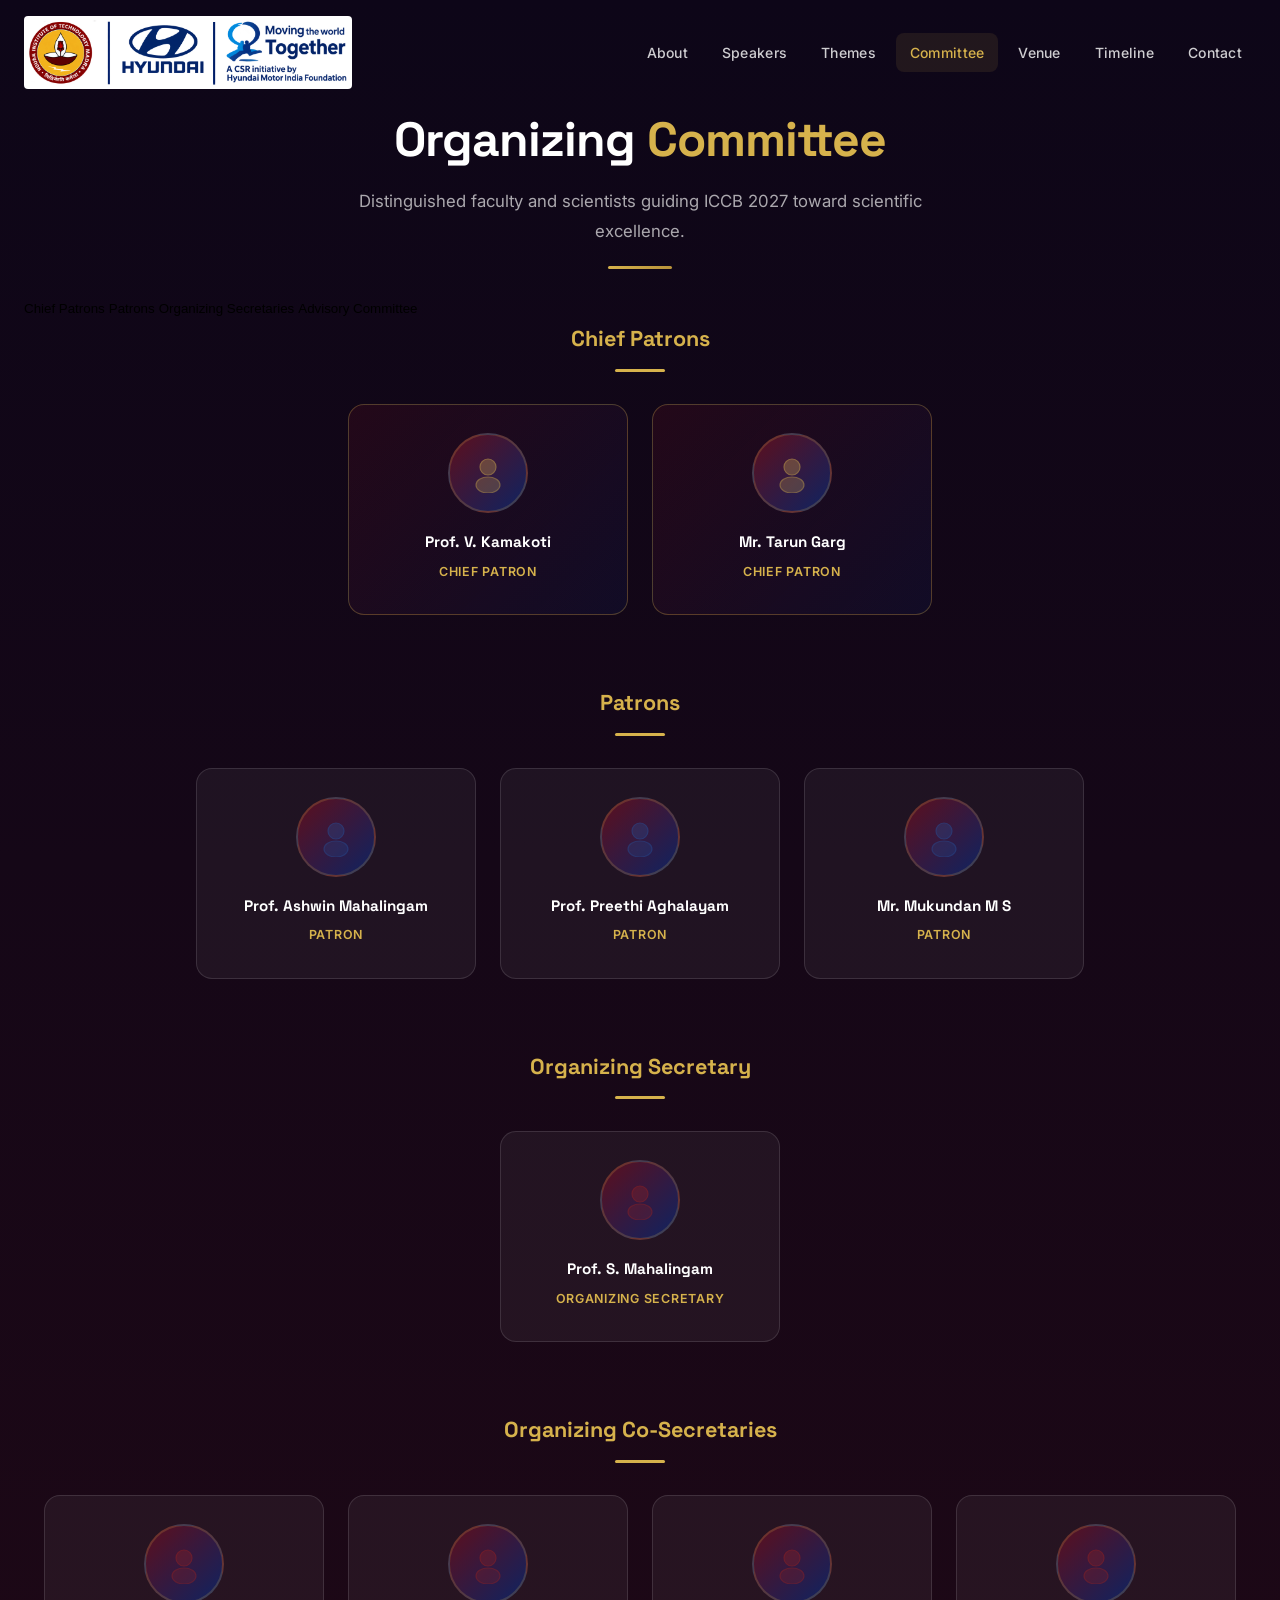
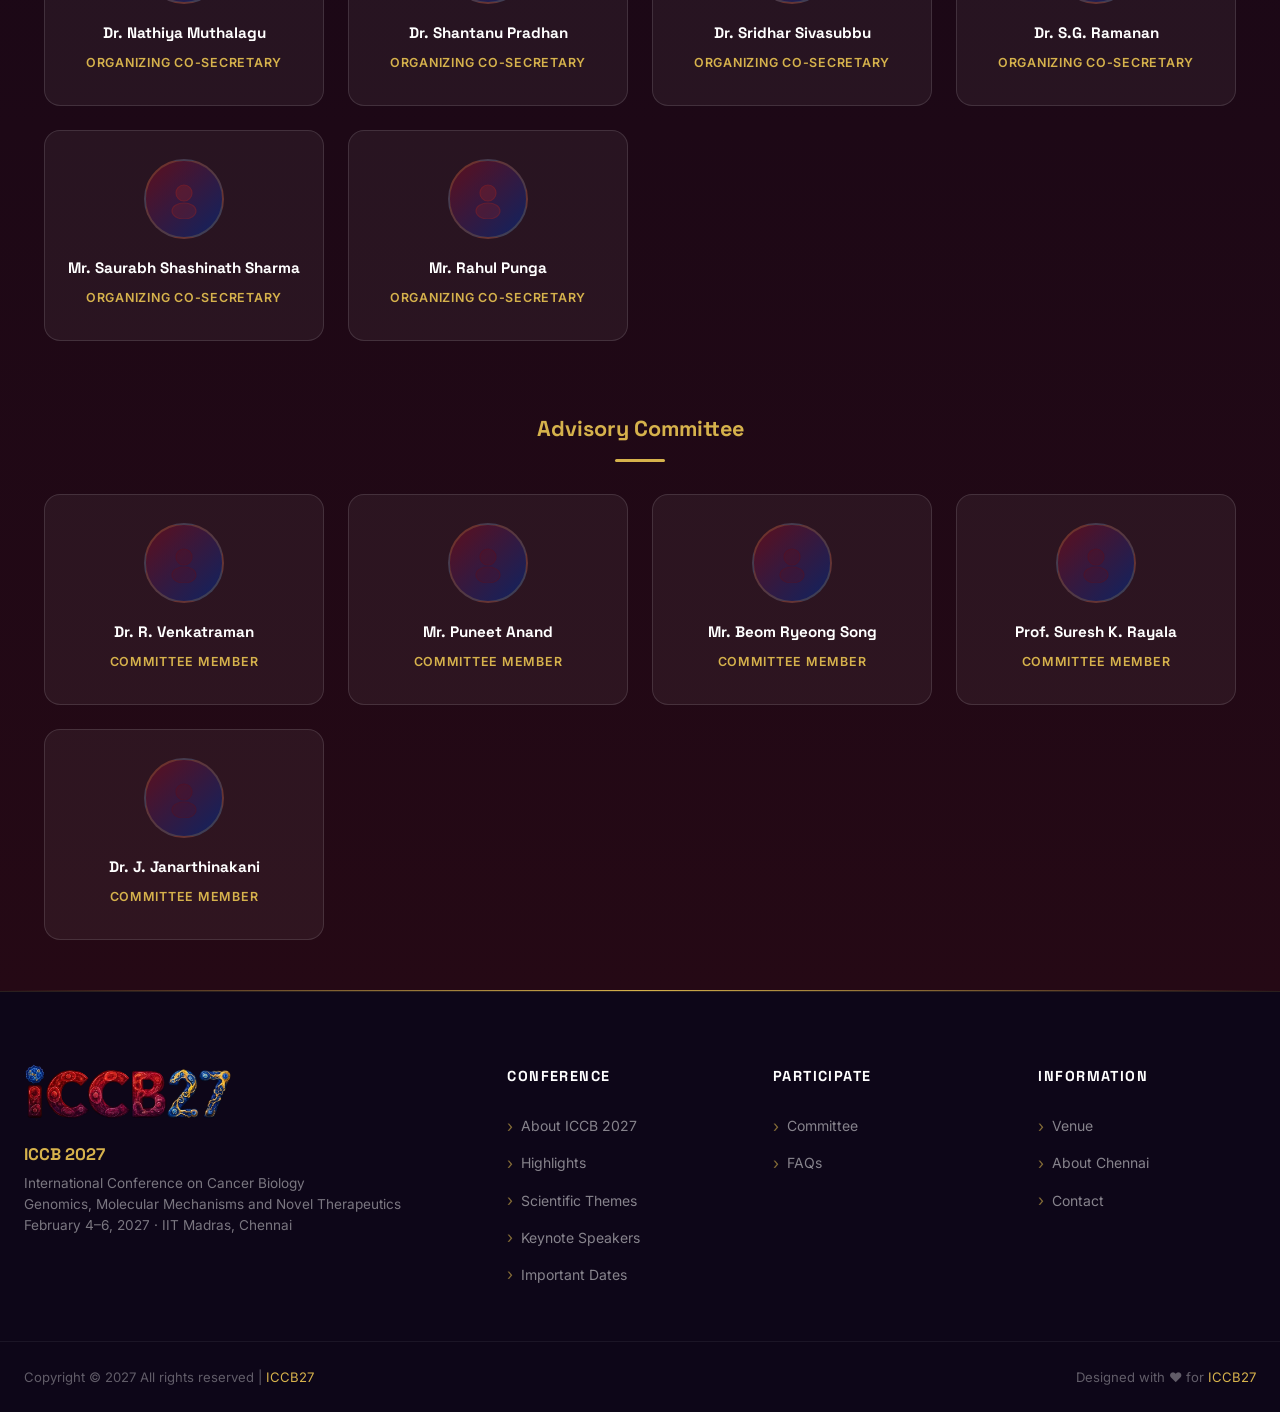
==== organizing_committee.html @ 800aaafc "Add new logo image and update navigation logo implementation across multiple pages" ====
<!doctype html>
<html lang="en">

<head>
    <meta charset="UTF-8" />
    <meta name="viewport" content="width=device-width, initial-scale=1.0" />
    <meta name="description"
        content="International Conference on Cancer Biology (ICCB 2027) — Molecular Mechanisms, Genomics & Novel Therapeutics. February 4–6, 2027 at IIT Madras, Chennai, India. Hosted by Hyundai Centre for Cancer Genomics." />
    <meta name="keywords"
        content="ICCB 2027, Cancer Biology, IIT Madras, Genomics, Cancer Conference, Precision Medicine, Oncology" />
    <meta name="author" content="Hyundai Centre for Cancer Genomics, IIT Madras" />
    <meta property="og:title" content="ICCB 2027 — International Conference on Cancer Biology" />
    <meta property="og:description"
        content="Molecular Mechanisms, Genomics & Novel Therapeutics | Feb 4–6, 2027 | IIT Madras, Chennai" />
    <meta property="og:type" content="website" />
    <meta name="theme-color" content="#250915" />

    <title>ICCB 2027 — International Conference on Cancer Biology | IIT Madras</title>

    <!-- Design System -->
    <link rel="stylesheet" href="styles.css" />

    <!-- Favicon SVG inline -->
    <link rel="icon"
        href="data:image/svg+xml,<svg xmlns='http://www.w3.org/2000/svg' viewBox='0 0 100 100'><circle cx='50' cy='50' r='45' fill='%23992221'/><text y='.9em' font-size='60' x='50%' dominant-baseline='middle' text-anchor='middle' fill='white' font-weight='bold'>iC</text></svg>" />
</head>

<body>
    <!-- ============================================================
       SCROLL PROGRESS BAR
       ============================================================ -->
    <div id="scroll-progress" aria-hidden="true"></div>

    <!-- ============================================================
       NAVIGATION
       ============================================================ -->
    <nav id="navbar" role="navigation" aria-label="Main navigation">
        <div class="nav-container">
            <!-- Logo -->
            <a href="./index.html" class="nav-logo" aria-label="ICCB 2027 Home">
                <div id="nav-logo-img"
                    style="background-color: #fff; padding: 4px; border-radius: 4px; display: flex; align-items: center; justify-content: center;">
                    <img src="assets/iccb-logo.jpg" alt="ICCB 2027 Logo" />
                </div>
                <!-- <div class="nav-logo-text">
          <span class="conf-name">ICCB 2027</span>
          <span class="conf-year">IIT Madras</span>
        </div> -->
            </a>

            <!-- Desktop Links -->
            <div class="nav-links" role="menubar">
                <a href="./index.html#about" role="menuitem">About</a>
                <a href="./speakers.html" role="menuitem">Speakers</a>
                <a href="./index.html#themes" role="menuitem">Themes</a>
                <a href="#" role="menuitem" id="active">Committee</a>
                <a href="./index.html#venue" role="menuitem">Venue</a>
                <a href="./index.html#timeline" role="menuitem">Timeline</a>
                <!-- <a href="./index.html#sponsors" role="menuitem">Sponsors</a> -->
                <a href="./index.html#contact" role="menuitem">Contact</a>
                <!-- <a href="./index.html#register" class="nav-cta" role="menuitem" id="nav-register-btn">Register Now</a> -->
            </div>

            <!-- Hamburger -->
            <button class="nav-hamburger" id="hamburger-btn" aria-label="Toggle mobile menu" aria-expanded="false">
                <span></span><span></span><span></span>
            </button>
        </div>

        <!-- Mobile Nav Overlay -->
        <div class="nav-mobile" id="mobile-nav" role="menu" aria-hidden="true">
            <a href="./index.html#about" role="menuitem">About</a>
            <a href="./index.html#highlights" role="menuitem">Highlights</a>
            <a href="#" role="menuitem">Speakers</a>
            <a href="./index.html#themes" role="menuitem">Themes</a>
            <a href="./index.html#committee" role="menuitem">Committee</a>
            <a href="./index.html#venue" role="menuitem">Venue</a>
            <a href="./index.html#timeline" role="menuitem">Timeline</a>
            <a href="./index.html#faq" role="menuitem">FAQ</a>
            <a href="./index.html#contact" role="menuitem">Contact</a>
            <a href="./index.html#register" class="mob-cta" role="menuitem">Register Now</a>
        </div>
    </nav>

    <!-- ============================================================
       ORGANIZING COMMITTEE
       ============================================================ -->
    <section id="committee" class="section" aria-label="Organizing committee">
        <div class="container">
            <div class="section-header reveal">
                <!-- <span class="section-tag">Leadership</span> -->
                <h2 class="section-title">Organizing <span class="gold">Committee</span></h2>
                <p class="section-subtitle">
                    Distinguished faculty and scientists guiding ICCB 2027 toward scientific excellence.
                </p>
                <div class="section-divider"></div>
            </div>

            <!-- Tabs -->
            <div class="committee-tabs" role="tablist">
                <button class="tab-btn active" data-tab="chief-patrons" role="tab" aria-selected="true" id="tab-chief">
                    Chief Patrons
                </button>
                <button class="tab-btn" data-tab="patrons" role="tab" aria-selected="false" id="tab-patrons">
                    Patrons
                </button>
                <button class="tab-btn" data-tab="secretaries" role="tab" aria-selected="false" id="tab-sec">
                    Organizing Secretaries
                </button>
                <button class="tab-btn" data-tab="members" role="tab" aria-selected="false" id="tab-mem">
                    Advisory Committee
                </button>
            </div>

            <!-- Chief Patrons -->
            <div class="committee-group">
                <h3 class="committee-group-title">Chief Patrons</h3>
                <div class="committee-grid">
                    <div class="committee-card chief reveal reveal-delay-1">
                        <div class="committee-avatar">
                            <svg viewBox="0 0 40 40" fill="none" xmlns="http://www.w3.org/2000/svg" aria-hidden="true">
                                <circle cx="20" cy="14" r="8" fill="rgba(214,178,76,0.5)" stroke="rgba(214,178,76,0.8)"
                                    stroke-width="1.2" />
                                <ellipse cx="20" cy="32" rx="12" ry="8" fill="rgba(214,178,76,0.4)"
                                    stroke="rgba(214,178,76,0.7)" stroke-width="1.2" />
                            </svg>
                        </div>
                        <h4 class="committee-name">Prof. V. Kamakoti</h4>
                        <p class="committee-role">Chief Patron</p>
                        <!-- <p class="committee-dept">Director, Indian Institute of Technology Madras</p>-->
                    </div>
                    <div class="committee-card chief reveal reveal-delay-2">
                        <div class="committee-avatar">
                            <svg viewBox="0 0 40 40" fill="none" xmlns="http://www.w3.org/2000/svg" aria-hidden="true">
                                <circle cx="20" cy="14" r="8" fill="rgba(214,178,76,0.5)" stroke="rgba(214,178,76,0.8)"
                                    stroke-width="1.2" />
                                <ellipse cx="20" cy="32" rx="12" ry="8" fill="rgba(214,178,76,0.4)"
                                    stroke="rgba(214,178,76,0.7)" stroke-width="1.2" />
                            </svg>
                        </div>
                        <h4 class="committee-name">Mr. Tarun Garg</h4>
                        <p class="committee-role">Chief Patron</p>
                        <!--<p class="committee-dept">Hyundai Motor India Foundation</p>-->
                    </div>
                </div>
            </div>

            <!-- Patrons -->
            <div class="committee-group">
                <h3 class="committee-group-title">Patrons</h3>
                <div class="committee-grid">
                    <div class="committee-card reveal reveal-delay-3">
                        <div class="committee-avatar">
                            <svg viewBox="0 0 40 40" fill="none" xmlns="http://www.w3.org/2000/svg" aria-hidden="true">
                                <circle cx="20" cy="14" r="8" fill="rgba(39,83,156,0.5)" stroke="rgba(39,83,156,0.8)"
                                    stroke-width="1.2" />
                                <ellipse cx="20" cy="32" rx="12" ry="8" fill="rgba(39,83,156,0.4)"
                                    stroke="rgba(39,83,156,0.7)" stroke-width="1.2" />
                            </svg>
                        </div>
                        <h4 class="committee-name">Prof. Ashwin Mahalingam</h4>
                        <p class="committee-role">Patron</p>
                        <!-- <p class="committee-dept">Head, Dept. of Biotechnology, IIT Madras</p> -->
                    </div>
                    <div class="committee-card reveal reveal-delay-1">
                        <div class="committee-avatar">
                            <svg viewBox="0 0 40 40" fill="none" xmlns="http://www.w3.org/2000/svg" aria-hidden="true">
                                <circle cx="20" cy="14" r="8" fill="rgba(39,83,156,0.5)" stroke="rgba(39,83,156,0.8)"
                                    stroke-width="1.2" />
                                <ellipse cx="20" cy="32" rx="12" ry="8" fill="rgba(39,83,156,0.4)"
                                    stroke="rgba(39,83,156,0.7)" stroke-width="1.2" />
                            </svg>
                        </div>
                        <h4 class="committee-name">Prof. Preethi Aghalayam</h4>
                        <p class="committee-role">Patron</p>
                        <!-- <p class="committee-dept">Department of Biotechnology, Govt. of India</p> -->
                    </div>
                    <div class="committee-card reveal reveal-delay-1">
                        <div class="committee-avatar">
                            <svg viewBox="0 0 40 40" fill="none" xmlns="http://www.w3.org/2000/svg" aria-hidden="true">
                                <circle cx="20" cy="14" r="8" fill="rgba(39,83,156,0.5)" stroke="rgba(39,83,156,0.8)"
                                    stroke-width="1.2" />
                                <ellipse cx="20" cy="32" rx="12" ry="8" fill="rgba(39,83,156,0.4)"
                                    stroke="rgba(39,83,156,0.7)" stroke-width="1.2" />
                            </svg>
                        </div>
                        <h4 class="committee-name">Mr. Mukundan M S</h4>
                        <p class="committee-role">Patron</p>
                        <!--<p class="committee-dept">Dean of Research, IIT Madras</p>-->
                    </div>
                </div>
            </div>

            <!-- Organizing Secretaries -->
            <div class="committee-group">
                <h3 class="committee-group-title">Organizing Secretary</h3>
                <div class="committee-grid">
                    <div class="committee-card reveal reveal-delay-1">
                        <div class="committee-avatar">
                            <svg viewBox="0 0 40 40" fill="none" xmlns="http://www.w3.org/2000/svg" aria-hidden="true">
                                <circle cx="20" cy="14" r="8" fill="rgba(153,34,33,0.5)" stroke="rgba(153,34,33,0.8)"
                                    stroke-width="1.2" />
                                <ellipse cx="20" cy="32" rx="12" ry="8" fill="rgba(153,34,33,0.4)"
                                    stroke="rgba(153,34,33,0.7)" stroke-width="1.2" />
                            </svg>
                        </div>
                        <h4 class="committee-name">Prof. S. Mahalingam</h4>
                        <p class="committee-role">Organizing Secretary</p>
                        <!-- <p class="committee-dept">Hyundai Centre for Cancer Genomics, IIT Madras</p> -->
                    </div>
                </div>
            </div>

            <!-- Organizing Co-Secretaries -->
            <div class="committee-group">
                <h3 class="committee-group-title">Organizing Co-Secretaries</h3>
                <div class="committee-grid">
                    <div class="committee-card reveal reveal-delay-2">
                        <div class="committee-avatar">
                            <svg viewBox="0 0 40 40" fill="none" xmlns="http://www.w3.org/2000/svg" aria-hidden="true">
                                <circle cx="20" cy="14" r="8" fill="rgba(153,34,33,0.5)" stroke="rgba(153,34,33,0.8)"
                                    stroke-width="1.2" />
                                <ellipse cx="20" cy="32" rx="12" ry="8" fill="rgba(153,34,33,0.4)"
                                    stroke="rgba(153,34,33,0.7)" stroke-width="1.2" />
                            </svg>
                        </div>
                        <h4 class="committee-name">Dr. Nathiya Muthalagu</h4>
                        <p class="committee-role">Organizing Co-Secretary</p>
                        <!-- <p class="committee-dept">National Cancer Tissue Biobank, IIT Madras</p> -->
                    </div>
                    <div class="committee-card reveal reveal-delay-2">
                        <div class="committee-avatar">
                            <svg viewBox="0 0 40 40" fill="none" xmlns="http://www.w3.org/2000/svg" aria-hidden="true">
                                <circle cx="20" cy="14" r="8" fill="rgba(153,34,33,0.5)" stroke="rgba(153,34,33,0.8)"
                                    stroke-width="1.2" />
                                <ellipse cx="20" cy="32" rx="12" ry="8" fill="rgba(153,34,33,0.4)"
                                    stroke="rgba(153,34,33,0.7)" stroke-width="1.2" />
                            </svg>

                        </div>
                        <h4 class="committee-name">Dr. Shantanu Pradhan</h4>
                        <p class="committee-role">Organizing Co-Secretary</p>
                        <!-- <p class="committee-dept">National Cancer Tissue Biobank, IIT Madras</p> -->
                    </div>
                    <div class="committee-card reveal reveal-delay-2">
                        <div class="committee-avatar">
                            <svg viewBox="0 0 40 40" fill="none" xmlns="http://www.w3.org/2000/svg" aria-hidden="true">
                                <circle cx="20" cy="14" r="8" fill="rgba(153,34,33,0.5)" stroke="rgba(153,34,33,0.8)"
                                    stroke-width="1.2" />
                                <ellipse cx="20" cy="32" rx="12" ry="8" fill="rgba(153,34,33,0.4)"
                                    stroke="rgba(153,34,33,0.7)" stroke-width="1.2" />
                            </svg>

                        </div>
                        <h4 class="committee-name">Dr. Sridhar Sivasubbu</h4>
                        <p class="committee-role">Organizing Co-Secretary</p>
                        <!-- <p class="committee-dept">National Cancer Tissue Biobank, IIT Madras</p> -->
                    </div>
                    <div class="committee-card reveal reveal-delay-2">
                        <div class="committee-avatar">
                            <svg viewBox="0 0 40 40" fill="none" xmlns="http://www.w3.org/2000/svg" aria-hidden="true">
                                <circle cx="20" cy="14" r="8" fill="rgba(153,34,33,0.5)" stroke="rgba(153,34,33,0.8)"
                                    stroke-width="1.2" />
                                <ellipse cx="20" cy="32" rx="12" ry="8" fill="rgba(153,34,33,0.4)"
                                    stroke="rgba(153,34,33,0.7)" stroke-width="1.2" />
                            </svg>

                        </div>
                        <h4 class="committee-name">Dr. S.G. Ramanan</h4>
                        <p class="committee-role">Organizing Co-Secretary</p>
                        <!-- <p class="committee-dept">National Cancer Tissue Biobank, IIT Madras</p> -->
                    </div>
                    <div class="committee-card reveal reveal-delay-2">
                        <div class="committee-avatar">
                            <svg viewBox="0 0 40 40" fill="none" xmlns="http://www.w3.org/2000/svg" aria-hidden="true">
                                <circle cx="20" cy="14" r="8" fill="rgba(153,34,33,0.5)" stroke="rgba(153,34,33,0.8)"
                                    stroke-width="1.2" />
                                <ellipse cx="20" cy="32" rx="12" ry="8" fill="rgba(153,34,33,0.4)"
                                    stroke="rgba(153,34,33,0.7)" stroke-width="1.2" />
                            </svg>

                        </div>
                        <h4 class="committee-name">Mr. Saurabh Shashinath Sharma</h4>
                        <p class="committee-role">Organizing Co-Secretary</p>
                        <!-- <p class="committee-dept">National Cancer Tissue Biobank, IIT Madras</p> -->
                    </div>
                    <div class="committee-card reveal reveal-delay-2">
                        <div class="committee-avatar">
                            <svg viewBox="0 0 40 40" fill="none" xmlns="http://www.w3.org/2000/svg" aria-hidden="true">
                                <circle cx="20" cy="14" r="8" fill="rgba(153,34,33,0.5)" stroke="rgba(153,34,33,0.8)"
                                    stroke-width="1.2" />
                                <ellipse cx="20" cy="32" rx="12" ry="8" fill="rgba(153,34,33,0.4)"
                                    stroke="rgba(153,34,33,0.7)" stroke-width="1.2" />
                            </svg>

                        </div>
                        <h4 class="committee-name">Mr. Rahul Punga</h4>
                        <p class="committee-role">Organizing Co-Secretary</p>
                        <!-- <p class="committee-dept">National Cancer Tissue Biobank, IIT Madras</p> -->
                    </div>
                </div>
            </div>

            <!-- Advisory Committee -->
            <div class="committee-group">
                <h3 class="committee-group-title">Advisory Committee</h3>
                <div class="committee-grid">
                    <div class="committee-card reveal reveal-delay-1">
                        <div class="committee-avatar">
                            <svg viewBox="0 0 40 40" fill="none" xmlns="http://www.w3.org/2000/svg" aria-hidden="true">
                                <circle cx="20" cy="14" r="8" fill="rgba(92,15,29,0.5)" stroke="rgba(92,15,29,0.8)"
                                    stroke-width="1.2" />
                                <ellipse cx="20" cy="32" rx="12" ry="8" fill="rgba(92,15,29,0.4)"
                                    stroke="rgba(92,15,29,0.7)" stroke-width="1.2" />
                            </svg>
                        </div>
                        <h4 class="committee-name">Dr. R. Venkatraman</h4>
                        <p class="committee-role">Committee Member</p>
                        <!-- <p class="committee-dept">Dept. of Biotechnology, IIT Madras</p> -->
                    </div>
                    <div class="committee-card reveal reveal-delay-2">
                        <div class="committee-avatar">
                            <svg viewBox="0 0 40 40" fill="none" xmlns="http://www.w3.org/2000/svg" aria-hidden="true">
                                <circle cx="20" cy="14" r="8" fill="rgba(92,15,29,0.5)" stroke="rgba(92,15,29,0.8)"
                                    stroke-width="1.2" />
                                <ellipse cx="20" cy="32" rx="12" ry="8" fill="rgba(92,15,29,0.4)"
                                    stroke="rgba(92,15,29,0.7)" stroke-width="1.2" />
                            </svg>
                        </div>
                        <h4 class="committee-name">Mr. Puneet Anand</h4>
                        <p class="committee-role">Committee Member</p>
                        <!-- <p class="committee-dept">Dept. of Biotechnology, IIT Madras</p> -->
                    </div>
                    <div class="committee-card reveal reveal-delay-2">
                        <div class="committee-avatar">
                            <svg viewBox="0 0 40 40" fill="none" xmlns="http://www.w3.org/2000/svg" aria-hidden="true">
                                <circle cx="20" cy="14" r="8" fill="rgba(92,15,29,0.5)" stroke="rgba(92,15,29,0.8)"
                                    stroke-width="1.2" />
                                <ellipse cx="20" cy="32" rx="12" ry="8" fill="rgba(92,15,29,0.4)"
                                    stroke="rgba(92,15,29,0.7)" stroke-width="1.2" />
                            </svg>
                        </div>
                        <h4 class="committee-name">Mr. Beom Ryeong Song</h4>
                        <p class="committee-role">Committee Member</p>
                        <!-- <p class="committee-dept">Dept. of Biotechnology, IIT Madras</p> -->
                    </div>
                    <div class="committee-card reveal reveal-delay-3">
                        <div class="committee-avatar">
                            <svg viewBox="0 0 40 40" fill="none" xmlns="http://www.w3.org/2000/svg" aria-hidden="true">
                                <circle cx="20" cy="14" r="8" fill="rgba(92,15,29,0.5)" stroke="rgba(92,15,29,0.8)"
                                    stroke-width="1.2" />
                                <ellipse cx="20" cy="32" rx="12" ry="8" fill="rgba(92,15,29,0.4)"
                                    stroke="rgba(92,15,29,0.7)" stroke-width="1.2" />
                            </svg>
                        </div>
                        <h4 class="committee-name">Prof. Suresh K. Rayala</h4>
                        <p class="committee-role">Committee Member</p>
                        <!-- <p class="committee-dept">Hyundai Centre for Cancer Genomics</p> -->
                    </div>
                    <div class="committee-card reveal reveal-delay-4">
                        <div class="committee-avatar">
                            <svg viewBox="0 0 40 40" fill="none" xmlns="http://www.w3.org/2000/svg" aria-hidden="true">
                                <circle cx="20" cy="14" r="8" fill="rgba(92,15,29,0.5)" stroke="rgba(92,15,29,0.8)"
                                    stroke-width="1.2" />
                                <ellipse cx="20" cy="32" rx="12" ry="8" fill="rgba(92,15,29,0.4)"
                                    stroke="rgba(92,15,29,0.7)" stroke-width="1.2" />
                            </svg>
                        </div>
                        <h4 class="committee-name">Dr. J. Janarthinakani</h4>
                        <p class="committee-role">Committee Member</p>
                        <!-- <p class="committee-dept">National Cancer Tissue Biobank</p> -->
                    </div>
                </div>
            </div>
        </div>
    </section>

    <!-- divider -->
    <div class="divider"></div>

    <!-- ============================================================
       FOOTER
       ============================================================ -->
    <footer id="footer" role="contentinfo">
        <div class="footer-top">
            <div class="container">
                <div class="footer-grid">
                    <!-- Brand -->
                    <div class="footer-brand">
                        <div class="brand-logo">
                            <img src="assets/iccb27-logo.webp"
                                alt="ICCB 2027 - International Conference on Cancer Biology" id="hero-logo-img" onerror="
                this.style.display='none';
                document.getElementById('hero-logo-svg').style.display='block';
              " />
                        </div>
                        <p class="brand-name">ICCB 2027</p>
                        <p class="brand-sub">
                            International Conference on Cancer Biology<br />
                            Genomics, Molecular Mechanisms and Novel Therapeutics<br />
                            February 4–6, 2027 · IIT Madras, Chennai
                        </p>
                        <!-- <div class="footer-social" role="list">
              <a href="#" class="social-btn" aria-label="Twitter/X" role="listitem" id="footer-twitter">𝕏</a>
              <a href="#" class="social-btn" aria-label="LinkedIn" role="listitem" id="footer-linkedin">in</a>
              <a href="#" class="social-btn" aria-label="ResearchGate" role="listitem" id="footer-rg">Rg</a>
              <a href="#" class="social-btn" aria-label="YouTube" role="listitem" id="footer-yt">▶</a>
            </div> -->
                    </div>

                    <!-- Quick Links: Conference -->
                    <div class="footer-col">
                        <h4>Conference</h4>
                        <ul>
                            <li><a href="./index.html#about">About ICCB 2027</a></li>
                            <li><a href="./index.html#highlights">Highlights</a></li>
                            <li><a href="./index.html#themes">Scientific Themes</a></li>
                            <li><a href="./speakers.html">Keynote Speakers</a></li>
                            <li><a href="./index.html#timeline">Important Dates</a></li>
                        </ul>
                    </div>

                    <!-- Quick Links: Participate -->
                    <div class="footer-col">
                        <h4>Participate</h4>
                        <ul>
                            <!-- <li><a href="./index.html#register">Register Now</a></li>
                            <li><a href="./index.html#register">Submit Abstract</a></li> -->
                            <!-- <li><a href="#sponsors">Sponsorship</a></li> -->
                            <li><a href="#">Committee</a></li>
                            <li><a href="./index.html#faq">FAQs</a></li>
                        </ul>
                    </div>

                    <!-- Quick Links: Information -->
                    <div class="footer-col">
                        <h4>Information</h4>
                        <ul>
                            <li><a href="./index.html#venue">Venue</a></li>
                            <li><a href="./index.html#chennai">About Chennai</a></li>
                            <li><a href="./index.html#contact">Contact</a></li>
                            <!-- <li><a href="#">Privacy Policy</a></li>
                            <li><a href="#">Terms of Use</a></li> -->
                        </ul>
                    </div>
                </div>
            </div>
        </div>

        <div class="footer-bottom">
            <div class="container">
                <div class="footer-bottom-inner">
                    <p>Copyright © 2027 All rights reserved | <span>ICCB27</span></p>
                    <p>Designed with ♥ for <span>ICCB27</span></p>
                </div>
            </div>
        </div>
    </footer>

    <!-- Back to Top -->
    <button id="back-to-top" aria-label="Scroll back to top" title="Back to top">↑</button>

    <!-- JavaScript -->
    <script src="script.js" defer></script>
</body>

</html>
---- styles.css ----
/* ============================================================
   ICCB 2027 — International Conference on Cancer Biology
   Premium Design System
   ============================================================ */

/* Google Fonts */
@import url("https://fonts.googleapis.com/css2?family=Space+Grotesk:wght@300;400;500;600;700&family=Inter:wght@300;400;500;600&family=Montserrat:wght@400;500;600;700;800;900&family=Poppins:wght@300;400;500;600;700;800&display=swap");

/* ============================================================
   CSS CUSTOM PROPERTIES — Design Tokens
   ============================================================ */
:root {
  /* Core Palette */
  --midnight: #250915;
  --midnight-light: #3a1226;
  --burgundy: #5c0f1d;
  --burgundy-light: #7a1828;
  --cellular-red: #992221;
  --cellular-light: #b5302f;
  --genomics-blue: #0e2361;
  --genomics-light: #1a3485;
  --molecular-blue: #27539c;
  --molecular-light: #3468bd;
  --dna-gold: #d6b24c;
  --dna-gold-light: #e8c96a;
  --dna-gold-dark: #b8923a;
  --ivory: #f8f7f5;
  --ivory-dark: #ede9e3;
  --text-dark: #222222;
  --text-mid: #444444;
  --text-light: #777777;
  --text-white: #ffffff;
  --text-muted: rgba(255, 255, 255, 0.65);

  /* Gradients */
  --grad-hero: linear-gradient(135deg, #250915 0%, #0e2361 40%, #5c0f1d 100%);
  --grad-dark: linear-gradient(180deg, #250915 0%, #1a0b20 100%);
  --grad-card: linear-gradient(135deg, rgba(37, 9, 21, 0.9) 0%, rgba(14, 35, 97, 0.85) 100%);
  --grad-gold: linear-gradient(135deg, #d6b24c 0%, #b8923a 100%);
  --grad-red: linear-gradient(135deg, #5c0f1d 0%, #992221 100%);
  --grad-blue: linear-gradient(135deg, #0e2361 0%, #27539c 100%);
  --grad-section: linear-gradient(180deg, #0d0618 0%, #250915 50%, #0e2361 100%);

  /* Glassmorphism */
  --glass-bg: rgba(255, 255, 255, 0.05);
  --glass-border: rgba(255, 255, 255, 0.12);
  --glass-bg-dark: rgba(37, 9, 21, 0.6);
  --glass-bg-blue: rgba(14, 35, 97, 0.4);

  /* Shadows */
  --shadow-sm: 0 2px 12px rgba(0, 0, 0, 0.3);
  --shadow-md: 0 8px 32px rgba(0, 0, 0, 0.4);
  --shadow-lg: 0 20px 60px rgba(0, 0, 0, 0.5);
  --shadow-gold: 0 8px 32px rgba(214, 178, 76, 0.25);
  --shadow-red: 0 8px 32px rgba(153, 34, 33, 0.35);
  --shadow-blue: 0 8px 32px rgba(14, 35, 97, 0.45);
  --glow-gold: 0 0 30px rgba(214, 178, 76, 0.4), 0 0 60px rgba(214, 178, 76, 0.2);
  --glow-red: 0 0 30px rgba(153, 34, 33, 0.5), 0 0 60px rgba(92, 15, 29, 0.3);
  --glow-blue: 0 0 30px rgba(39, 83, 156, 0.5), 0 0 60px rgba(14, 35, 97, 0.3);

  /* Typography */
  --font-heading: "Space Grotesk", "Poppins", sans-serif;
  --font-body: "Inter", sans-serif;
  --font-numbers: "Montserrat", sans-serif;

  /* Spacing */
  --section-pad: 50px;
  --section-pad-sm: 60px;
  --container-max: 1320px;
  --border-radius: 16px;
  --border-radius-sm: 8px;
  --border-radius-lg: 24px;

  /* Transitions */
  --transition-fast: 0.2s cubic-bezier(0.4, 0, 0.2, 1);
  --transition-med: 0.4s cubic-bezier(0.4, 0, 0.2, 1);
  --transition-slow: 0.6s cubic-bezier(0.4, 0, 0.2, 1);
}

/* ============================================================
   RESET & BASE
   ============================================================ */
*,
*::before,
*::after {
  box-sizing: border-box;
  margin: 0;
  padding: 0;
}

html {
  scroll-behavior: smooth;
  font-size: 16px;
  -webkit-font-smoothing: antialiased;
  -moz-osx-font-smoothing: grayscale;
}

body {
  font-family: var(--font-body);
  color: var(--text-white);
  background: var(--midnight);
  overflow-x: hidden;
  line-height: 1.7;
}

img {
  max-width: 100%;
  height: auto;
  display: block;
}

a {
  text-decoration: none;
  color: inherit;
}

ul {
  list-style: none;
}

button {
  cursor: pointer;
  border: none;
  background: none;
}

/* Custom Scrollbar */
::-webkit-scrollbar {
  width: 6px;
}

::-webkit-scrollbar-track {
  background: var(--midnight);
}

::-webkit-scrollbar-thumb {
  background: var(--dna-gold);
  border-radius: 3px;
}

::-webkit-scrollbar-thumb:hover {
  background: var(--dna-gold-light);
}

/* ============================================================
   SCROLL PROGRESS BAR
   ============================================================ */
#scroll-progress {
  position: fixed;
  top: 85px;
  left: 0;
  height: 3px;
  background: linear-gradient(90deg, var(--dna-gold), var(--cellular-red), var(--molecular-blue));
  z-index: 10000;
  width: 0%;
  transition: width 0.1s linear;
}

/* ============================================================
   NAVIGATION
   ============================================================ */
#navbar {
  position: fixed;
  top: 0;
  left: 0;
  right: 0;
  z-index: 1000;
  padding: 16px 0;
  transition: all var(--transition-med);
}

#navbar.scrolled {
  background: rgba(20, 5, 15, 0.92);
  backdrop-filter: blur(20px);
  -webkit-backdrop-filter: blur(20px);
  border-bottom: 1px solid rgba(214, 178, 76, 0.2);
  padding: 10px 0;
  box-shadow: 0 4px 30px rgba(0, 0, 0, 0.5);
}

.nav-container {
  max-width: var(--container-max);
  margin: 0 auto;
  padding: 0 24px;
  display: flex;
  align-items: center;
  justify-content: space-between;
  gap: 24px;
}

.nav-logo {
  display: flex;
  align-items: center;
  gap: 14px;
  flex-shrink: 0;
}

.nav-logo img {
  height: 65px;
  width: auto;
  object-fit: contain;
  /* filter: drop-shadow(0 0 24px rgba(214,178,76,0.4)); */
  transition: transform var(--transition-fast);
}

/* .nav-logo img:hover {
  transform: scale(1.05);
} */

.nav-logo-text {
  display: flex;
  flex-direction: column;
  line-height: 1.2;
}

.nav-logo-text .conf-name {
  font-family: var(--font-heading);
  font-weight: 700;
  font-size: 2rem;
  color: var(--dna-gold);
  letter-spacing: 0.08em;
  text-transform: uppercase;
}

.nav-logo-text .conf-year {
  font-family: var(--font-numbers);
  font-weight: 800;
  font-size: 1.25rem;
  color: var(--text-white);
  letter-spacing: 0.05em;
}

.nav-links {
  display: flex;
  align-items: center;
  gap: 6px;
}

.nav-links a {
  font-family: var(--font-body);
  font-weight: 500;
  font-size: 0.875rem;
  color: rgba(255, 255, 255, 0.8);
  padding: 8px 14px;
  border-radius: var(--border-radius-sm);
  transition: all var(--transition-fast);
  letter-spacing: 0.02em;
  white-space: nowrap;
}

.nav-links a:hover,
.nav-links a.active,
.nav-links a#active {
  color: var(--dna-gold);
  background: rgba(214, 178, 76, 0.1);
}

.nav-cta {
  background: linear-gradient(135deg, var(--dna-gold), var(--dna-gold-dark)) !important;
  color: var(--midnight) !important;
  font-weight: 700 !important;
  padding: 10px 22px !important;
  border-radius: 50px !important;
  box-shadow: var(--shadow-gold);
  transition: all var(--transition-fast) !important;
}

.nav-cta:hover {
  transform: translateY(-2px);
  box-shadow: var(--glow-gold) !important;
  background: rgba(214, 178, 76, 0.1) !important;
  color: var(--dna-gold) !important;
}

.nav-hamburger {
  display: none;
  flex-direction: column;
  gap: 5px;
  padding: 8px;
  border-radius: var(--border-radius-sm);
  transition: background var(--transition-fast);
}

.nav-hamburger:hover {
  background: var(--glass-bg);
}

.nav-hamburger span {
  display: block;
  width: 24px;
  height: 2px;
  background: var(--text-white);
  border-radius: 2px;
  transition: all var(--transition-med);
}

.nav-hamburger.active span:nth-child(1) {
  transform: translateY(7px) rotate(45deg);
}

.nav-hamburger.active span:nth-child(2) {
  opacity: 0;
  transform: scaleX(0);
}

.nav-hamburger.active span:nth-child(3) {
  transform: translateY(-7px) rotate(-45deg);
}

/* ============================================================
   MOBILE NAVIGATION
   ============================================================ */

.nav-mobile {
  display: none;
  position: fixed;
  top: 86px;
  left: 0;
  right: 0;
  bottom: 0;
  background: rgba(20, 5, 15, 0.97);
  backdrop-filter: blur(20px);
  z-index: 999;
  flex-direction: column;
  align-items: center;
  justify-content: flex-start;
  /* Better spacing for mobile */
  padding: 25px 20px 30px;
  /* Allow scrolling on smaller phones */
  overflow-y: auto;
  -webkit-overflow-scrolling: touch;
}

.nav-mobile.open {
  display: flex;
}

/* ------------------------------------------------------------
   MOBILE NAV LINKS
   ------------------------------------------------------------ */

.nav-mobile a {
  font-family: var(--font-heading);
  font-weight: 600;
  font-size: 1.15rem;
  color: rgba(255, 255, 255, 0.85);
  padding: 9px 30px;
  margin-bottom: 8px;
  border-radius: var(--border-radius);
  border: 1px solid transparent;
  transition: all var(--transition-fast);
  text-align: center;
  width: 100%;
  max-width: 300px;
  flex-shrink: 0;
}

/* Hover / active */
.nav-mobile a:hover,
.nav-mobile a:focus {
  color: var(--dna-gold);
  border-color: rgba(214, 178, 76, 0.3);
  background: rgba(214, 178, 76, 0.08);
}

/* ------------------------------------------------------------
   REGISTER BUTTON
   ------------------------------------------------------------ */

.nav-mobile .mob-cta {
  background: var(--grad-gold);
  color: var(--midnight) !important;
  margin-top: 12px;
  margin-bottom: 10px;
  padding: 12px 30px;
  flex-shrink: 0;
  border: 1px solid transparent;
}

/* ------------------------------------------------------------
   SMALL MOBILE SCREENS
   ------------------------------------------------------------ */

@media (max-height: 700px) {
  .nav-mobile {
    padding-top: 15px;
    padding-bottom: 20px;
  }

  .nav-mobile a {
    font-size: 1.05rem;
    padding: 7px 25px;
    margin-bottom: 4px;
  }

  .nav-mobile .mob-cta {
    margin-top: 8px;
  }
}

/* ============================================================
   HERO SECTION — ICCB 2027
   ============================================================ */

#hero {
  position: relative;
  min-height: 100vh;
  height: 100vh;
  display: flex;
  align-items: center;
  justify-content: center;
  overflow: hidden;
  background: var(--grad-hero);
}

/* ============================================================
   HERO BACKGROUND
   ============================================================ */

#hero #hero-canvas {
  position: absolute;
  inset: 0;
  width: 100%;
  height: 100%;
  opacity: 0.85;

  background-image: url("./assets/hero_bg1.png");
  background-size: cover;
  background-position: center center;
  background-repeat: no-repeat;
}

#hero .hero-bg-overlay {
  position: absolute;
  inset: 0;

  background: radial-gradient(ellipse 70% 65% at 50% 48%,
      rgba(5, 18, 65, 0.05) 0%,
      rgba(3, 8, 35, 0.18) 55%,
      rgba(2, 4, 20, 0.42) 100%);

  pointer-events: none;
}

/* ============================================================
   HERO CONTENT
   ============================================================ */

#hero .hero-content {
  position: relative;
  z-index: 10;

  width: min(1250px, 92%);
  margin: 0 auto;

  padding: 105px 20px 55px;

  text-align: center;

  display: flex;
  flex-direction: column;
  align-items: center;

  gap: 0;
}

/* ============================================================
   ICCB27 LOGO
   ============================================================ */

#hero .hero-logo {
  margin-bottom: 18px;

  display: flex;
  align-items: center;
  justify-content: center;

  animation: fadeInDown 0.8s ease both;
  animation-delay: 0.15s;
}

#hero .hero-logo img {
  display: block;

  width: auto;
  height: 150px;

  object-fit: contain;

  filter: drop-shadow(0 0 22px rgba(214, 178, 76, 0.2)) drop-shadow(0 10px 25px rgba(0, 0, 0, 0.35));
}

/* SVG fallback */

#hero #hero-logo-svg {
  width: auto !important;
  height: 190px !important;
}

/* ============================================================
   MAIN TITLE
   ============================================================ */

#hero .hero-title {
  margin: 0;

  font-family: var(--font-heading);
  font-weight: 700;

  font-size: clamp(2.6rem, 4.3vw, 4.4rem);
  line-height: 1.08;
  letter-spacing: -0.025em;

  color: var(--text-white);

  text-align: center;
}

/* ============================================================
   TITLE — FIRST LINE
   ============================================================ */

#hero .line1 {
  display: block;

  transform: translateY(30px);

  padding-bottom: 25px;

  animation: fadeUp 0.8s ease forwards;
}

/* ============================================================
   CANCER BIOLOGY / TYPING TEXT
   ============================================================ */

#hero .typing-wrapper {
  display: inline-block;
  margin-top: 5px;
}

#hero .typing-text {
  display: inline-block;

  width: auto;

  overflow: visible;
  white-space: nowrap;

  border-right: none;

  background: linear-gradient(135deg, var(--dna-gold), var(--dna-gold-light));

  -webkit-background-clip: text;
  -webkit-text-fill-color: transparent;
  background-clip: text;

  animation: none;
}

/* ============================================================
   SUBTITLE
   ============================================================ */

#hero .hero-subtitle {
  max-width: 900px;

  margin: 24px 0 0;

  font-family: var(--font-numbers);
  font-weight: 400;

  font-size: clamp(1.1rem, 1.7vw, 1.55rem);
  line-height: 1.5;

  color: rgba(255, 255, 255, 0.88);

  text-align: center;

  animation: fadeInUp 0.8s ease both;
  animation-delay: 0.4s;
}

#hero .hero-subtitle br {
  display: block;
}

/* ============================================================
   DATE + LOCATION META
   ============================================================ */

#hero .hero-meta {
  display: flex;
  align-items: center;
  justify-content: center;

  min-width: 720px;

  margin-top: 30px;
  margin-bottom: 0;

  padding: 5px 0;

  gap: 0;

  border: 1px solid rgba(255, 255, 255, 0.3);
  border-radius: 55px;

  background: rgba(8, 12, 45, 0.48);

  backdrop-filter: blur(12px);
  -webkit-backdrop-filter: blur(12px);

  box-shadow: 0 10px 35px rgba(0, 0, 0, 0.22);

  animation: fadeInUp 0.8s ease both;
  animation-delay: 0.5s;
}

/* ============================================================
   META ITEM
   ============================================================ */

#hero .hero-meta-item {
  display: flex;
  align-items: center;

  gap: 12px;

  padding: 8px 24px;

  background: transparent;
  border: none;
  border-radius: 0;

  backdrop-filter: none;
}

/* ============================================================
   META ICON
   ============================================================ */

#hero .hero-meta-item .icon {
  width: 40px;
  height: 40px;

  flex-shrink: 0;

  display: flex;
  align-items: center;
  justify-content: center;

  border-radius: 50%;

  background: rgba(37, 63, 145, 0.9);

  font-size: 1.2rem;
}

#hero .hero-meta-item:last-child .icon {
  background: rgba(145, 29, 53, 0.9);
}

/* ============================================================
   META TEXT
   ============================================================ */

#hero .hero-meta-item .text {
  font-family: var(--font-body);
  font-size: 0.95rem;
  font-weight: 500;
  color: rgba(255, 255, 255, 0.9);
  white-space: nowrap;
}

#hero .hero-meta-item .text strong {
  color: var(--dna-gold);
  font-weight: 700;
}

/* ============================================================
   META DIVIDER
   ============================================================ */

#hero .hero-meta-item+.hero-meta-item {
  position: relative;
}

#hero .hero-meta-item+.hero-meta-item::before {
  content: "";

  position: absolute;

  left: 0;
  top: 50%;

  width: 1px;
  height: 50px;

  transform: translateY(-50%);

  background: rgba(255, 255, 255, 0.25);
}

/* ============================================================
   HIDE HOSTED BY
   ============================================================ */

#hero .hero-hosted,
#hero .hero-host-name {
  display: none;
}

/* ============================================================
   HIDE HERO CTA
   ============================================================ */

#hero .hero-actions {
  display: none;
}

/* ============================================================
   SCROLL HINT
   ============================================================ */

#hero .hero-scroll-hint {
  position: absolute;

  bottom: 24px;
  left: 50%;

  z-index: 15;

  transform: translateX(-50%);

  display: flex;
  flex-direction: column;
  align-items: center;

  gap: 8px;

  animation:
    fadeInUp 1s ease both,
    scrollBounce 2s 1.5s ease-in-out infinite;
}

#hero .hero-scroll-hint span {
  font-size: 0.65rem;

  letter-spacing: 0.15em;
  text-transform: uppercase;

  color: rgba(255, 255, 255, 0.4);
}

#hero .scroll-arrow {
  width: 18px;
  height: 18px;

  border-right: 2px solid rgba(214, 178, 76, 0.55);
  border-bottom: 2px solid rgba(214, 178, 76, 0.55);

  transform: rotate(45deg);
}

/* ============================================================
   DESKTOP — 1400px+
   ============================================================ */

@media (min-width: 1400px) {
  #hero .hero-content {
    width: 1300px;
    padding-top: 90px;
  }

  #hero .hero-logo img {
    height: 150px;
  }

  #hero #hero-logo-svg {
    height: 210px !important;
  }

  #hero .hero-title {
    font-size: 3.5rem;
  }

  #hero .hero-subtitle {
    max-width: 950px;
    font-size: 1.55rem;
  }

  #hero .hero-meta {
    min-width: 500px;
  }
}

/* ============================================================
   LAPTOP — 1024px to 1399px
   ============================================================ */

@media (min-width: 1024px) and (max-width: 1399px) {
  #hero .hero-content {
    padding-top: 95px;
  }

  #hero .hero-logo img {
    height: 150px;
  }

  #hero #hero-logo-svg {
    height: 175px !important;
  }

  #hero .hero-title {
    font-size: 3.8rem;
  }

  #hero .hero-meta {
    min-width: 700px;
  }
}

/* ============================================================
   TABLET — 701px to 1023px
   ============================================================ */

@media (max-width: 1023px) {
  #hero {
    min-height: 100svh;
    height: auto;
  }

  #hero .hero-content {
    width: 94%;
    padding-top: 110px;
    padding-bottom: 70px;
  }

  #hero .hero-logo img {
    height: 135px;
  }

  #hero #hero-logo-svg {
    height: 145px !important;
  }

  #hero .hero-title {
    font-size: clamp(2.4rem, 6vw, 3.5rem);
  }

  #hero .hero-subtitle {
    max-width: 750px;
    font-size: 1.15rem;
  }

  #hero .hero-meta {
    min-width: 650px;
  }
}

/* ============================================================
   MOBILE — 700px and below
   ============================================================ */

@media (max-width: 700px) {
  #hero {
    min-height: 100svh;
    height: auto;
  }

  #hero #hero-canvas {
    background-position: center center;
  }

  #hero .hero-content {
    width: 100%;
    padding: 100px 16px 65px;
  }

  /* Logo */

  #hero .hero-logo {
    margin-bottom: 15px;
  }

  #hero .hero-logo img {
    width: 300px;
    max-width: 82vw;
    height: auto;
  }

  #hero #hero-logo-svg {
    width: 300px !important;
    max-width: 82vw;
    height: auto !important;
  }

  /* Title */

  #hero .hero-title {
    font-size: clamp(2rem, 9vw, 2.8rem);
    line-height: 1.08;
  }

  #hero .typing-wrapper {
    margin-top: 3px;
  }

  /* Subtitle */

  #hero .hero-subtitle {
    margin-top: 18px;
    padding: 0 8px;

    font-size: 0.98rem;
    line-height: 1.5;
  }

  /* Meta */

  #hero .hero-meta {
    width: calc(100% - 20px);
    min-width: 0;

    margin-top: 25px;
    padding: 8px 12px;

    flex-direction: column;

    border-radius: 28px;
  }

  #hero .hero-meta-item {
    width: 100%;

    padding: 9px 5px;

    justify-content: flex-start;
  }

  #hero .hero-meta-item+.hero-meta-item::before {
    display: none;
  }

  #hero .hero-meta-item .text {
    font-size: 0.85rem;
    white-space: normal;
    text-align: left;
    flex-direction: column;
    align-items: flex-start;
    gap: 2px;
  }

  #hero .hero-meta-item .icon {
    width: 35px;
    height: 35px;

    font-size: 1rem;
  }

  #hero .hero-meta-item .text span,
  #hero .hero-meta-item .text small {
    color: rgba(255, 255, 255, 0.85);
    font-size: 0.85rem;
  }

  #hero .hero-meta-item .text small {
    font-size: 0.78rem;
    color: rgba(255, 255, 255, 0.7);
  }

  /* Scroll */

  #hero .hero-scroll-hint {
    display: none;
  }
}


/* ============================================================
   BUTTONS
   ============================================================ */
.btn {
  display: inline-flex;
  align-items: center;
  gap: 10px;
  font-family: var(--font-heading);
  font-weight: 600;
  font-size: 0.95rem;
  letter-spacing: 0.03em;
  padding: 14px 32px;
  border-radius: 50px;
  transition: all var(--transition-med);
  position: relative;
  overflow: hidden;
  white-space: nowrap;
}

.btn::before {
  content: "";
  position: absolute;
  inset: 0;
  background: rgba(255, 255, 255, 0.1);
  transform: scale(0);
  border-radius: inherit;
  transition: transform 0.4s ease;
}

.btn:hover::before {
  transform: scale(1);
}

.btn-primary {
  background: linear-gradient(135deg, var(--dna-gold) 0%, var(--dna-gold-dark) 100%);
  color: var(--midnight);
  box-shadow: var(--shadow-gold);
}

.btn-primary:hover {
  transform: translateY(-3px);
  box-shadow: var(--glow-gold), var(--shadow-lg);
}

.btn-outline {
  background: transparent;
  color: var(--text-white);
  border: 1.5px solid rgba(255, 255, 255, 0.35);
  backdrop-filter: blur(10px);
}

.btn-outline:hover {
  border-color: var(--dna-gold);
  color: var(--dna-gold);
  transform: translateY(-3px);
  box-shadow: var(--shadow-gold);
  background: rgba(214, 178, 76, 0.08);
}

.btn-red {
  background: linear-gradient(135deg, var(--cellular-red), var(--burgundy));
  color: var(--text-white);
  box-shadow: var(--shadow-red);
}

.btn-red:hover {
  transform: translateY(-3px);
  box-shadow: var(--glow-red);
}

.btn-icon {
  font-size: 1.1rem;
}

.btn-sm {
  padding: 10px 22px;
  font-size: 0.85rem;
}

.btn-lg {
  padding: 18px 44px;
  font-size: 1.05rem;
}

/* ============================================================
   SECTION UTILITIES
   ============================================================ */
/* Prevent fixed header from covering anchor sections */
.section[id] {
  scroll-margin-top: 80px;
}

.section {
  padding: var(--section-pad) 0;
  position: relative;
}

.section-dark {
  background: var(--midnight);
}

.section-darker {
  background: #0d0618;
}

.section-blue {
  background: linear-gradient(180deg, #080f2e 0%, #0e2361 100%);
}

.section-light {
  background: var(--ivory);
  color: var(--text-dark);
}

.section-grad {
  background: var(--grad-section);
}

.container {
  max-width: var(--container-max);
  margin: 0 auto;
  padding: 0 24px;
}

.section-header {
  text-align: center;
  margin-bottom: 25px;
}

.section-tag {
  display: inline-block;
  font-family: var(--font-body);
  font-size: 0.75rem;
  font-weight: 700;
  letter-spacing: 0.15em;
  text-transform: uppercase;
  color: var(--dna-gold);
  background: rgba(214, 178, 76, 0.12);
  border: 1px solid rgba(214, 178, 76, 0.3);
  border-radius: 50px;
  padding: 6px 18px;
  margin-bottom: 20px;
}

.section-title {
  font-family: var(--font-heading);
  font-weight: 700;
  font-size: clamp(2rem, 4vw, 3rem);
  line-height: 1.15;
  letter-spacing: -0.02em;
  margin-bottom: 20px;
  color: var(--text-white);
}

.section-title .gold {
  color: var(--dna-gold);
}

.section-subtitle {
  font-family: var(--font-body);
  font-size: 1.05rem;
  color: var(--text-muted);
  max-width: 640px;
  margin: 0 auto;
  line-height: 1.75;
}

.section-light .section-title {
  color: var(--text-dark);
}

.section-light .section-subtitle {
  color: var(--text-mid);
}

.section-light .section-tag {
  color: var(--cellular-red);
  background: rgba(153, 34, 33, 0.08);
  border-color: rgba(153, 34, 33, 0.25);
}

/* Divider */
.section-divider {
  width: 64px;
  height: 3px;
  background: var(--grad-gold);
  border-radius: 2px;
  margin: 20px auto 0;
}

.divider {
  height: 1px;
  background: linear-gradient(90deg, transparent, #d6b24c, transparent);
}

/* ============================================================
   REVEAL ANIMATIONS
   ============================================================ */
.reveal {
  opacity: 0;
  transform: translateY(40px);
  transition:
    opacity 0.7s ease,
    transform 0.7s ease;
}

.reveal.revealed {
  opacity: 1;
  transform: translateY(0);
}

.reveal-left {
  opacity: 0;
  transform: translateX(-40px);
  transition:
    opacity 0.7s ease,
    transform 0.7s ease;
}

.reveal-left.revealed {
  opacity: 1;
  transform: translateX(0);
}

.reveal-right {
  opacity: 0;
  transform: translateX(40px);
  transition:
    opacity 0.7s ease,
    transform 0.7s ease;
}

.reveal-right.revealed {
  opacity: 1;
  transform: translateX(0);
}

.reveal-delay-1 {
  transition-delay: 0.1s;
}

.reveal-delay-2 {
  transition-delay: 0.2s;
}

.reveal-delay-3 {
  transition-delay: 0.3s;
}

.reveal-delay-4 {
  transition-delay: 0.4s;
}

.reveal-delay-5 {
  transition-delay: 0.5s;
}

.reveal-delay-6 {
  transition-delay: 0.6s;
}

/* ============================================================
   ABOUT SECTION
   ============================================================ */
#about {
  background: linear-gradient(180deg, #0d0618 0%, #250915 100%);
}

.about-grid {
  display: grid;
  grid-template-columns: 1fr 1fr;
  gap: 80px;
  align-items: center;
}

.about-content .section-header {
  text-align: left;
  margin-bottom: 32px;
}

.about-description {
  font-size: 1.05rem;
  color: var(--text-muted);
  line-height: 1.85;
  margin-bottom: 36px;
  text-align: justify;
}

.about-stats {
  display: grid;
  grid-template-columns: repeat(4, 1fr);
  gap: 20px;
  margin-top: 40px;
}

.stat-card {
  background: var(--glass-bg);
  border: 1px solid var(--glass-border);
  border-radius: var(--border-radius);
  padding: 28px 24px;
  text-align: center;
  backdrop-filter: blur(10px);
  transition: all var(--transition-med);
  position: relative;
  overflow: hidden;
}

.stat-card::before {
  content: "";
  position: absolute;
  top: 0;
  left: 0;
  right: 0;
  height: 2px;
  background: var(--grad-gold);
  transform: scaleX(0);
  transition: transform var(--transition-med);
}

.stat-card:hover {
  border-color: rgba(214, 178, 76, 0.4);
  transform: translateY(-4px);
}

.stat-card:hover::before {
  transform: scaleX(1);
}

.stat-number {
  font-family: var(--font-numbers);
  font-size: 2.5rem;
  font-weight: 800;
  color: var(--dna-gold);
  display: block;
  line-height: 1;
  margin-bottom: 6px;
}

.stat-label {
  font-size: 0.8rem;
  color: var(--text-muted);
  text-transform: uppercase;
  letter-spacing: 0.08em;
  font-weight: 500;
}

.about-visual {
  position: relative;
}

.about-visual-main {
  border-radius: var(--border-radius-lg);
  overflow: hidden;
  position: relative;
  aspect-ratio: 4/5;
  background: var(--grad-card);
  border: 1px solid var(--glass-border);
}

.about-visual-main::after {
  content: "";
  position: absolute;
  inset: 0;
  background: linear-gradient(135deg, rgba(92, 15, 29, 0.3) 0%, rgba(14, 35, 97, 0.4) 100%);
}

.about-visual-dna {
  position: absolute;
  inset: 0;
  display: flex;
  align-items: center;
  justify-content: center;
  z-index: 1;
}

.about-visual-badge {
  position: absolute;
  bottom: 24px;
  left: 24px;
  right: 24px;
  background: rgba(37, 9, 21, 0.85);
  backdrop-filter: blur(20px);
  border: 1px solid rgba(214, 178, 76, 0.3);
  border-radius: var(--border-radius);
  padding: 20px;
  z-index: 2;
}

.about-visual-badge .badge-title {
  font-family: var(--font-heading);
  font-weight: 700;
  font-size: 1rem;
  color: var(--dna-gold);
  margin-bottom: 4px;
}

.about-visual-badge .badge-desc {
  font-size: 0.8rem;
  color: var(--text-muted);
}

.about-floating-card {
  position: absolute;
  top: -20px;
  right: -20px;
  background: rgba(14, 35, 97, 0.85);
  backdrop-filter: blur(20px);
  border: 1px solid rgba(39, 83, 156, 0.4);
  border-radius: var(--border-radius);
  padding: 18px 22px;
  text-align: center;
  min-width: 140px;
  box-shadow: var(--shadow-blue);
}

.about-floating-card .fc-number {
  font-family: var(--font-numbers);
  font-size: 2rem;
  font-weight: 800;
  color: var(--molecular-blue);
  line-height: 1;
  margin-bottom: 4px;
}

.about-floating-card .fc-label {
  font-size: 0.75rem;
  color: rgba(255, 255, 255, 0.6);
  letter-spacing: 0.06em;
}

/* ============================================================
   HIGHLIGHTS
   ============================================================ */
#highlights {
  background: linear-gradient(180deg, #250915 0%, #0d0618 100%);
}

.highlights-grid {
  display: grid;
  grid-template-columns: repeat(4, 1fr);
  gap: 24px;
}

.highlight-card {
  background: var(--glass-bg);
  border: 1px solid var(--glass-border);
  border-radius: var(--border-radius);
  padding: 36px 28px;
  text-align: center;
  transition: all var(--transition-med);
  position: relative;
  overflow: hidden;
  cursor: default;
}

.highlight-card::before {
  content: "";
  position: absolute;
  inset: 0;
  background: linear-gradient(135deg, rgba(153, 34, 33, 0.08), rgba(39, 83, 156, 0.08));
  opacity: 0;
  transition: opacity var(--transition-med);
}

.highlight-card:hover {
  transform: translateY(-8px);
  border-color: rgba(214, 178, 76, 0.35);
  box-shadow: var(--shadow-gold);
}

.highlight-card:hover::before {
  opacity: 1;
}

.highlight-icon {
  width: 70px;
  height: 70px;
  border-radius: 50%;
  display: flex;
  align-items: center;
  justify-content: center;
  font-size: 1.8rem;
  margin: 0 auto 24px;
  background: linear-gradient(135deg, rgba(214, 178, 76, 0.15), rgba(153, 34, 33, 0.15));
  border: 1px solid rgba(214, 178, 76, 0.25);
  transition: all var(--transition-med);
  position: relative;
  z-index: 1;
}

.highlight-card:hover .highlight-icon {
  background: linear-gradient(135deg, rgba(214, 178, 76, 0.25), rgba(153, 34, 33, 0.2));
  box-shadow: var(--glow-gold);
  transform: scale(1.1);
}

.highlight-title {
  font-family: var(--font-heading);
  font-weight: 700;
  font-size: 1rem;
  color: var(--text-white);
  margin-bottom: 10px;
  position: relative;
  z-index: 1;
}

.highlight-desc {
  font-size: 0.875rem;
  color: var(--text-muted);
  line-height: 1.65;
  position: relative;
  z-index: 1;
}

/* ============================================================
   WHY ATTEND
   ============================================================ */
#why-attend {
  background: linear-gradient(180deg, #0d0618 0%, var(--genomics-blue) 100%);
}

.why-grid {
  display: grid;
  grid-template-columns: repeat(4, 1fr);
  gap: 28px;
}

.why-card {
  background: rgba(255, 255, 255, 0.04);
  border: 1px solid rgba(255, 255, 255, 0.1);
  border-radius: var(--border-radius);
  padding: 32px 24px;
  transition: all var(--transition-med);
  position: relative;
  overflow: hidden;
}

.why-card::after {
  content: "";
  position: absolute;
  bottom: 0;
  left: 0;
  right: 0;
  height: 2px;
  background: var(--grad-blue);
  transform: scaleX(0);
  transition: transform var(--transition-med);
  transform-origin: left;
}

.why-card:hover {
  transform: translateY(-6px);
  border-color: rgba(39, 83, 156, 0.4);
  background: rgba(39, 83, 156, 0.1);
  box-shadow: var(--shadow-blue);
}

.why-card:hover::after {
  transform: scaleX(1);
}

.why-icon {
  font-size: 2.2rem;
  margin-bottom: 20px;
  display: block;
  transition: transform var(--transition-med);
}

.why-card:hover .why-icon {
  transform: scale(1.15) rotate(-5deg);
}

.why-title {
  font-family: var(--font-heading);
  font-weight: 700;
  font-size: 1rem;
  color: var(--text-white);
  margin-bottom: 10px;
}

.why-desc {
  font-size: 0.875rem;
  color: var(--text-muted);
  line-height: 1.65;
}

/* ============================================================
   SCIENTIFIC THEMES
   ============================================================ */

#themes {
  background: linear-gradient(180deg,
      var(--genomics-blue) 0%,
      #0d0618 100%);
}


/* ============================================================
   THEMES GRID
   ============================================================ */

.themes-grid {
  display: grid;
  grid-template-columns: repeat(5, 1fr);
  gap: 20px;
}


/* ============================================================
   THEME CARD
   ============================================================ */

.theme-card {
  background: var(--glass-bg);
  border: 1px solid var(--glass-border);
  border-radius: var(--border-radius);
  padding: 30px 20px;
  text-align: center;
  transition: all var(--transition-med);
  cursor: default;
  position: relative;
  overflow: hidden;
  /* Keeps all cards visually consistent */
  min-height: 122px;
  display: flex;
  flex-direction: column;
  align-items: center;
  justify-content: center;
  box-sizing: border-box;
}


/* ============================================================
   CARD HOVER GRADIENT
   ============================================================ */

.theme-card::before {
  content: "";
  position: absolute;
  inset: -1px;
  background:
    linear-gradient(135deg,
      var(--dna-gold),
      var(--cellular-red),
      var(--molecular-blue));

  border-radius: inherit;
  opacity: 0;
  transition: opacity var(--transition-med);
  z-index: 0;
}

.theme-card:hover {
  transform: translateY(-6px) scale(1.02);
  box-shadow: var(--shadow-md);
}

.theme-card:hover::before {
  opacity: 1;
}

/* ============================================================
   CARD CONTENT
   ============================================================ */

.theme-card>* {
  position: relative;
  z-index: 1;
}

/* ============================================================
   THEME NUMBER
   ============================================================ */

.theme-number {
  display: block;
  font-family: var(--font-numbers);
  font-size: 0.7rem;
  font-weight: 700;
  color: rgba(214, 178, 76, 0.65);
  letter-spacing: 0.15em;
  text-transform: uppercase;
  margin-bottom: 6px;
}


/* ============================================================
   THEME ICON
   ============================================================ */

.theme-icon {
  width: 48px;
  height: 48px;
  display: flex;
  align-items: center;
  justify-content: center;
  margin: 0 auto 8px;
  font-size: 2.2rem;
  line-height: 1;
  color: var(--molecular-blue);
  transition:
    transform var(--transition-med),
    color var(--transition-med),
    filter var(--transition-med);
  filter:
    drop-shadow(0 3px 6px rgba(70, 150, 230, 0.20));
}


/* ============================================================
   ICON ITSELF
   ============================================================ */

.theme-icon i {
  display: block;
  line-height: 1;
  font-style: normal;
}


/* ============================================================
   ICON HOVER
   ============================================================ */

.theme-card:hover .theme-icon {
  transform: scale(1.2);
  color: var(--dna-gold);
  filter:
    drop-shadow(0 4px 10px rgba(214, 178, 76, 0.35));
}


/* ============================================================
   THEME NAME
   ============================================================ */

.theme-name {
  font-family: var(--font-heading);
  font-weight: 600;
  font-size: 0.9rem;
  color: var(--text-white);
  line-height: 1.35;
  margin: 0;
  text-align: center;
}


/* ============================================================
   RESPONSIVE - TABLET
   ============================================================ */

@media (max-width: 1100px) {

  .themes-grid {
    grid-template-columns: repeat(3, 1fr);
  }

}


/* ============================================================
   RESPONSIVE - MOBILE
   ============================================================ */

@media (max-width: 700px) {

  .themes-grid {
    grid-template-columns: repeat(2, 1fr);
    gap: 15px;
  }

  .theme-card {
    padding: 24px 14px;
    min-height: 135px;
  }

  .theme-icon {
    width: 44px;
    height: 44px;
    font-size: 2rem;
    margin-bottom: 8px;
  }

  .theme-name {
    font-size: 0.82rem;
  }

}


/* ============================================================
   SMALL MOBILE
   ============================================================ */

@media (max-width: 450px) {

  .themes-grid {
    grid-template-columns: 1fr;
    gap: 14px;
  }

  .theme-card {
    min-height: 120px;
    padding: 22px 15px;
  }

  .theme-icon {
    width: 42px;
    height: 42px;
    font-size: 1.9rem;
  }

  .theme-name {
    font-size: 0.88rem;
  }

}

/* ============================================================
   KEYNOTE SPEAKERS
   ============================================================ */
#speakers {
  background: linear-gradient(180deg, #0d0618 0%, #250915 100%);
  padding-top: 7rem;
}

.speakers-featured {
  margin-bottom: 60px;
  display: grid;
  grid-template-columns: repeat(2, 1fr);
  gap: 24px;
}

.featured-speaker-card {
  background: linear-gradient(135deg, rgba(14, 35, 97, 0.5) 0%, rgba(92, 15, 29, 0.5) 100%);
  border: 1px solid rgba(214, 178, 76, 0.25);
  border-radius: var(--border-radius-lg);
  padding: 48px;
  display: grid;
  grid-template-columns: auto 1fr;
  gap: 48px;
  align-items: center;
  position: relative;
  overflow: hidden;
  backdrop-filter: blur(10px);
}

.featured-speaker-card::before {
  content: "";
  position: absolute;
  top: -50%;
  right: -10%;
  width: 400px;
  height: 400px;
  background: radial-gradient(circle, rgba(214, 178, 76, 0.06) 0%, transparent 70%);
  pointer-events: none;
}

.featured-speaker-card .speaker-badge {
  position: absolute;
  top: 24px;
  right: 24px;
  background: var(--grad-gold);
  color: var(--midnight);
  font-size: 0.7rem;
  font-weight: 800;
  letter-spacing: 0.12em;
  text-transform: uppercase;
  padding: 6px 16px;
  border-radius: 50px;
}

.speaker-avatar {
  width: 160px;
  height: 160px;
  border-radius: 50%;
  overflow: hidden;
  border: 3px solid rgba(214, 178, 76, 0.4);
  box-shadow: var(--glow-gold);
  flex-shrink: 0;
  background: linear-gradient(135deg, var(--genomics-blue), var(--burgundy));
  display: flex;
  align-items: center;
  justify-content: center;
  position: relative;
}

.speaker-avatar svg {
  width: 80px;
  height: 80px;
  opacity: 0.7;
}

.speaker-info .speaker-name {
  font-family: var(--font-heading);
  font-weight: 700;
  font-size: 2rem;
  color: var(--text-white);
  margin-bottom: 8px;
}

.speaker-info .speaker-role {
  font-size: 1.05rem;
  color: var(--dna-gold);
  font-weight: 600;
  margin-bottom: 6px;
}

.speaker-info .speaker-institution {
  font-size: 1rem;
  color: rgba(255, 255, 255, 0.7);
  margin-bottom: 6px;
}

.speaker-info .speaker-country {
  font-size: 0.875rem;
  color: rgba(255, 255, 255, 0.5);
  display: flex;
  align-items: center;
  gap: 6px;
  margin-bottom: 20px;
}

.speaker-info .speaker-tags {
  display: flex;
  flex-wrap: wrap;
  gap: 8px;
}

.speaker-tag {
  background: rgba(39, 83, 156, 0.25);
  border: 1px solid rgba(39, 83, 156, 0.4);
  border-radius: 50px;
  padding: 5px 14px;
  font-size: 0.78rem;
  color: rgba(255, 255, 255, 0.75);
}

.speakers-grid {
  display: grid;
  grid-template-columns: repeat(5, 1fr);
  gap: 24px;
}

.speaker-card {
  background: var(--glass-bg);
  border: 1px solid var(--glass-border);
  border-radius: var(--border-radius);
  padding: 25px 18px;
  text-align: center;
  transition: all var(--transition-med);
  position: relative;
  overflow: hidden;
}

.speaker-card:hover {
  transform: translateY(-8px);
  border-color: rgba(214, 178, 76, 0.3);
  box-shadow: var(--shadow-gold);
  background: rgba(214, 178, 76, 0.04);
}

.speaker-card .avatar-sm {
  width: 100px;
  height: 100px;
  border-radius: 50%;
  margin: 0 auto 20px;
  border: 2px solid rgba(214, 178, 76, 0.3);
  overflow: hidden;
  background: linear-gradient(135deg, var(--genomics-blue), var(--burgundy));
  display: flex;
  align-items: center;
  justify-content: center;
  transition: all var(--transition-med);
}

.speaker-card:hover .avatar-sm {
  border-color: rgba(214, 178, 76, 0.6);
  box-shadow: var(--glow-gold);
}

.speaker-card .avatar-sm svg {
  width: 50px;
  height: 50px;
  opacity: 0.6;
}

.speaker-card .s-name {
  font-family: var(--font-heading);
  font-weight: 700;
  font-size: 1rem;
  color: var(--dna-gold);
  margin-bottom: 6px;
}

.speaker-card .s-role {
  font-size: 0.8rem;
  color: var(--dna-gold);
  font-weight: 600;
  margin-bottom: 4px;
}

.speaker-card .s-institution {
  font-size: 0.8rem;
  color: rgba(255, 255, 255, 0.55);
  margin-bottom: 4px;
}

.speaker-card .s-country {
  font-size: 0.78rem;
  color: rgba(255, 255, 255, 0.4);
}

.more-speakers-note {
  text-align: center;
  margin-top: 48px;
  padding: 32px;
  background: var(--glass-bg);
  border: 1px dashed rgba(214, 178, 76, 0.25);
  border-radius: var(--border-radius-lg);
}

.more-speakers-note p {
  font-size: 1rem;
  color: var(--text-muted);
  margin-bottom: 16px;
}

.country-flag {
  width: 13px;
  height: auto;
  object-fit: cover;
  display: inline-block;
  vertical-align: -1px;
  margin-right: 5px;
  border-radius: 1px;
  opacity: 0.7;
}

/* ============================================================
   ORGANIZING COMMITTEE
   ============================================================ */

#committee {
  background: linear-gradient(180deg, #0d0618 0%, #250915 100%);
  padding-top: 7rem;
}

/* Committee Category */
.committee-group {
  margin-bottom: 70px;
}

.committee-group:last-child {
  margin-bottom: 0;
}

.committee-group-title {
  position: relative;
  text-align: center;
  font-family: var(--font-heading);
  font-size: 1.35rem;
  font-weight: 700;
  color: var(--dna-gold);
  margin: 0 0 32px;
  padding-bottom: 14px;
}

.committee-group-title::after {
  content: "";
  position: absolute;
  left: 50%;
  bottom: 0;
  width: 50px;
  height: 3px;
  transform: translateX(-50%);
  background: var(--dna-gold);
  border-radius: 10px;
}

/* Committee Grid */
.committee-grid {
  display: grid;
  grid-template-columns: repeat(auto-fit, minmax(250px, 280px));
  gap: 24px;
  justify-content: center;
}

/* Committee Card */
.committee-card {
  width: 100%;
  box-sizing: border-box;
  background: var(--glass-bg);
  border: 1px solid var(--glass-border);
  border-radius: var(--border-radius);
  padding: 28px 20px;
  text-align: center;
  transition: all var(--transition-med);
}

.committee-card:hover {
  transform: translateY(-4px);
  border-color: rgba(214, 178, 76, 0.25);
  background: rgba(214, 178, 76, 0.04);
}

/* Avatar */
.committee-avatar {
  width: 80px;
  height: 80px;
  border-radius: 50%;
  margin: 0 auto 16px;
  background: linear-gradient(135deg, var(--burgundy), var(--genomics-blue));
  display: flex;
  align-items: center;
  justify-content: center;
  border: 2px solid rgba(214, 178, 76, 0.2);
}

.committee-avatar svg {
  width: 40px;
  height: 40px;
  opacity: 0.6;
}

.committee-name {
  font-family: var(--font-heading);
  font-weight: 700;
  font-size: 0.95rem;
  color: var(--text-white);
  margin-bottom: 6px;
}

.committee-role {
  font-size: 0.78rem;
  color: var(--dna-gold);
  font-weight: 600;
  margin-bottom: 4px;
  text-transform: uppercase;
  letter-spacing: 0.06em;
}

.committee-dept {
  font-size: 0.78rem;
  color: rgba(255, 255, 255, 0.5);
  line-height: 1.4;
}

/* Chief Patron */
.committee-card.chief {
  background: linear-gradient(135deg, rgba(92, 15, 29, 0.25), rgba(14, 35, 97, 0.2));
  border-color: rgba(214, 178, 76, 0.3);
}

/* ============================================================
   VENUE
   ============================================================ */
#venue {
  background: linear-gradient(180deg, #0d0618 0%, #0e2361 100%);
}

.venue-grid {
  display: grid;
  grid-template-columns: 1fr 1fr;
  gap: 60px;
  align-items: start;
}

.venue-info .venue-name {
  font-family: var(--font-heading);
  font-weight: 700;
  font-size: 1.75rem;
  color: var(--text-white);
  margin-bottom: 8px;
}

.venue-info .venue-hall {
  font-size: 1.1rem;
  color: var(--dna-gold);
  font-weight: 600;
  margin-bottom: 24px;
}

.venue-info p {
  font-size: 1rem;
  color: var(--text-muted);
  line-height: 1.75;
  margin-bottom: 32px;
}

.venue-details {
  display: flex;
  flex-direction: column;
  gap: 16px;
  margin-bottom: 36px;
}

.venue-detail-item {
  display: flex;
  align-items: flex-start;
  gap: 16px;
  background: var(--glass-bg);
  border: 1px solid var(--glass-border);
  border-radius: var(--border-radius-sm);
  padding: 16px 20px;
}

.venue-detail-icon {
  font-size: 1.3rem;
  flex-shrink: 0;
  margin-top: 2px;
}

.venue-detail-text .vd-label {
  font-size: 0.75rem;
  color: rgba(255, 255, 255, 0.4);
  text-transform: uppercase;
  letter-spacing: 0.08em;
  margin-bottom: 3px;
}

.venue-detail-text .vd-value {
  font-family: var(--font-heading);
  font-weight: 600;
  font-size: 0.95rem;
  color: var(--text-white);
}

.venue-map {
  border-radius: var(--border-radius-lg);
  overflow: hidden;
  border: 1px solid rgba(39, 83, 156, 0.4);
  box-shadow: var(--shadow-blue);
  position: relative;
}

.venue-map iframe {
  display: block;
  width: 100%;
  height: 420px;
  border: none;
  filter: hue-rotate(200deg) saturate(0.5) brightness(0.7);
}

.venue-cards {
  display: grid;
  grid-template-columns: repeat(3, 1fr);
  gap: 20px;
  margin-top: 60px;
}

.venue-card {
  background: var(--glass-bg-blue);
  border: 1px solid rgba(39, 83, 156, 0.3);
  border-radius: var(--border-radius);
  padding: 28px 24px;
  text-align: center;
  transition: all var(--transition-med);
}

.venue-card:hover {
  transform: translateY(-4px);
  border-color: rgba(214, 178, 76, 0.3);
  box-shadow: var(--shadow-gold);
}

.venue-card-icon {
  font-size: 2.5rem;
  margin-bottom: 14px;
}

.venue-card-title {
  font-family: var(--font-heading);
  font-weight: 700;
  font-size: 1rem;
  color: var(--text-white);
  margin-bottom: 8px;
}

.venue-card-desc {
  font-size: 0.85rem;
  color: var(--text-muted);
  line-height: 1.6;
}

/* ============================================================
   ABOUT CHENNAI
   ============================================================ */
#chennai {
  background: linear-gradient(180deg, #0e2361 0%, #250915 100%);
}

.chennai-grid {
  display: grid;
  grid-template-columns: repeat(4, 1fr);
  gap: 24px;
}

.chennai-card {
  border-radius: var(--border-radius-lg);
  overflow: hidden;
  position: relative;
  aspect-ratio: 3/4;
  cursor: default;
  transition: transform var(--transition-med);
}

.chennai-card:hover {
  transform: scale(1.02);
}

.chennai-card-bg {
  position: absolute;
  inset: 0;
  background-size: cover;
  background-position: center;
  transition: transform 0.5s ease;
}

.chennai-card:hover .chennai-card-bg {
  transform: scale(1.05);
}

.chennai-card-overlay {
  position: absolute;
  inset: 0;
  background: linear-gradient(to top, rgba(37, 9, 21, 0.95) 0%, rgba(37, 9, 21, 0.4) 50%, transparent 100%);
}

.chennai-card-content {
  position: absolute;
  bottom: 0;
  left: 0;
  right: 0;
  padding: 24px 20px;
}

.chennai-card-emoji {
  font-size: 2rem;
  margin-bottom: 8px;
}

.chennai-card-title {
  font-family: var(--font-heading);
  font-weight: 700;
  font-size: 1.05rem;
  color: var(--text-white);
  margin-bottom: 6px;
}

.chennai-card-desc {
  font-size: 0.8rem;
  color: rgba(255, 255, 255, 0.7);
  line-height: 1.5;
}

.chennai-weather {
  margin-top: 48px;
  background: var(--glass-bg);
  border: 1px solid rgba(214, 178, 76, 0.2);
  border-radius: var(--border-radius-lg);
  padding: 36px 40px;
  display: grid;
  grid-template-columns: 1fr auto;
  gap: 40px;
  align-items: center;
}

.chennai-weather h3 {
  font-family: var(--font-heading);
  font-weight: 700;
  font-size: 1.35rem;
  color: var(--dna-gold);
  margin-bottom: 12px;
}

.chennai-weather p {
  font-size: 0.95rem;
  color: var(--text-muted);
  line-height: 1.7;
}

.weather-stats {
  display: flex;
  gap: 32px;
}

.weather-stat {
  text-align: center;
}

.weather-stat .w-value {
  font-family: var(--font-numbers);
  font-size: 2.5rem;
  font-weight: 800;
  color: var(--dna-gold);
  display: block;
  line-height: 1;
}

.weather-stat .w-unit {
  font-size: 0.75rem;
  color: rgba(255, 255, 255, 0.5);
  text-transform: uppercase;
  letter-spacing: 0.06em;
}

/* ============================================================
   CONFERENCE TIMELINE
   ============================================================ */

#timeline {
  position: relative;
  background:
    radial-gradient(circle at 50% 30%,
      rgba(93, 25, 57, 0.18),
      transparent 45%),
    linear-gradient(180deg,
      #250915 0%,
      #160711 45%,
      #0d0618 100%);
  overflow: hidden;
}

/* ============================================================
   SUBTLE BACKGROUND EFFECT
   ============================================================ */

#timeline::before {
  content: "";
  position: absolute;
  width: 500px;
  height: 500px;
  top: 15%;
  left: 50%;
  transform: translateX(-50%);
  background:
    radial-gradient(circle,
      rgba(214, 178, 76, 0.035),
      transparent 70%);
  pointer-events: none;
}

/* ============================================================
   TIMELINE CONTAINER
   ============================================================ */

.timeline-container {
  position: relative;
  max-width: 1000px;
  margin: 70px auto 0;
  padding: 0 20px;
}

/* ============================================================
   CENTER VERTICAL LINE
   ============================================================ */

.timeline-container::after {
  content: "";
  position: absolute;
  top: 0;
  bottom: 0;
  left: 50%;
  width: 2px;
  transform: translateX(-50%);
  background:
    linear-gradient(to bottom,
      transparent 0%,
      rgba(214, 178, 76, 0.25) 5%,
      rgba(214, 178, 76, 0.65) 15%,
      rgba(214, 178, 76, 0.65) 85%,
      rgba(214, 178, 76, 0.25) 95%,
      transparent 100%);
  z-index: 0;
  pointer-events: none;
}

/* ============================================================
   TIMELINE ITEM
   ============================================================ */

.timeline-item {
  position: relative;
  display: grid;
  grid-template-columns: 1fr 70px 1fr;
  gap: 30px;
  align-items: center;
  margin-bottom: 38px;
  z-index: 2;
}

.timeline-item:last-child {
  margin-bottom: 0;
}

/* ============================================================
   TIMELINE SIDES
   ============================================================ */

.timeline-side {
  min-width: 0;
}

/* ============================================================
   CENTER COLUMN
   ============================================================ */

.tl-center {
  position: relative;
  display: flex;
  align-items: center;
  justify-content: center;
  z-index: 5;
}

/* ============================================================
   TIMELINE DOT
   ============================================================ */

.tl-dot {
  width: 46px;
  height: 46px;
  display: flex;
  align-items: center;
  justify-content: center;
  border-radius: 50%;
  background: #d6b24c;
  box-shadow:
    0 0 0 1px rgba(214, 178, 76, 0.7),
    0 0 18px rgba(214, 178, 76, 0.4);
  position: relative;
  z-index: 10;
  transition:
    transform 0.45s cubic-bezier(0.22, 1, 0.36, 1),
    box-shadow 0.45s ease,
    background 0.45s ease;
}

/* ============================================================
   DOT NUMBER
   ============================================================ */

.tl-dot span {
  font-family: var(--font-numbers);
  font-size: 0.65rem;
  font-weight: 800;
  color: #180711;
  transition:
    transform 0.4s ease;
}


/* ============================================================
   FINAL DOT
   ============================================================ */

.tl-dot-final {
  width: 54px;
  height: 54px;
  box-shadow:
    0 0 0 1px rgba(214, 178, 76, 0.8),
    0 0 25px rgba(214, 178, 76, 0.55);
}

/* ============================================================
   DOT HOVER
   ============================================================ */

.timeline-item:hover .tl-dot {
  transform: scale(1.12);
  background: #e1bd55;
  box-shadow:
    0 0 0 2px rgba(214, 178, 76, 0.25),
    0 0 25px rgba(214, 178, 76, 0.55);
}

.timeline-item:hover .tl-dot span {
  transform: scale(1.05);
}

/* ============================================================
   TIMELINE CARD
   ============================================================ */

.tl-content {
  position: relative;
  z-index: 6;
  padding: 25px 28px;
  background:
    linear-gradient(145deg,
      rgba(255, 255, 255, 0.055),
      rgba(255, 255, 255, 0.025));
  border: 1px solid var(--glass-border);
  border-radius: var(--border-radius);
  overflow: hidden;
  transition:
    transform 0.45s cubic-bezier(0.22, 1, 0.36, 1),
    border-color 0.45s ease,
    background 0.45s ease,
    box-shadow 0.45s ease;
}


/* ============================================================
   CARD TOP GOLD LINE
   ============================================================ */

.tl-content::before {
  content: "";
  position: absolute;
  top: 0;
  left: 50%;
  width: 0;
  height: 2px;
  transform: translateX(-50%);
  background:
    linear-gradient(90deg,
      transparent,
      var(--dna-gold),
      transparent);
  border-radius: 10px;
  opacity: 0;
  transition:
    width 0.5s cubic-bezier(0.22, 1, 0.36, 1),
    opacity 0.4s ease;
}


/* ============================================================
   CARD HOVER
   ============================================================ */

.timeline-item:hover .tl-content {
  transform: translateY(-5px);
  border-color:
    rgba(214, 178, 76, 0.45);
  background:
    linear-gradient(145deg,
      rgba(214, 178, 76, 0.08),
      rgba(255, 255, 255, 0.035));
  box-shadow:
    0 14px 35px rgba(0, 0, 0, 0.24),
    0 0 20px rgba(214, 178, 76, 0.06);
}

.timeline-item:hover .tl-content::before {
  width: 70%;
  opacity: 0.8;
}

/* ============================================================
   TIMELINE HEADER
   ============================================================ */

.tl-header {
  display: flex;
  align-items: center;
  gap: 10px;
  margin-bottom: 17px;
}


/* ============================================================
   TIMELINE ICON
   ============================================================ */

.tl-icon {
  width: 34px;
  height: 34px;
  display: flex;
  align-items: center;
  justify-content: center;
  border-radius: 9px;
  background:
    rgba(214, 178, 76, 0.10);
  border:
    1px solid rgba(214, 178, 76, 0.18);
  color: var(--dna-gold);
  font-size: 0.85rem;
  flex-shrink: 0;
  transition:
    transform 0.4s cubic-bezier(0.22, 1, 0.36, 1),
    background 0.4s ease,
    border-color 0.4s ease,
    box-shadow 0.4s ease;
}

/* ============================================================
   ICON HOVER
   ============================================================ */

.timeline-item:hover .tl-icon {
  transform: translateY(-2px);
  background:
    rgba(214, 178, 76, 0.16);
  border-color:
    rgba(214, 178, 76, 0.38);
  box-shadow:
    0 4px 12px rgba(214, 178, 76, 0.08);
}


/* ============================================================
   MILESTONE LABEL
   ============================================================ */

.tl-step {
  font-family: var(--font-numbers);
  font-size: 0.62rem;
  font-weight: 800;
  letter-spacing: 0.14em;
  color:
    rgba(214, 178, 76, 0.65);
  text-transform: uppercase;
  transition:
    color 0.4s ease;
}

.timeline-item:hover .tl-step {
  color:
    rgba(214, 178, 76, 0.9);
}


/* ============================================================
   DATE
   ============================================================ */

.tl-date {
  display: flex;
  align-items: baseline;
  gap: 8px;
  margin-bottom: 9px;
  transition:
    transform 0.4s ease;
}

.timeline-item:hover .tl-date {
  transform: translateX(2px);
}

/* ============================================================
   DAY
   ============================================================ */

.tl-day {
  font-family: var(--font-numbers);
  font-size: 1.7rem;
  line-height: 1;
  font-weight: 800;
  color: var(--dna-gold);
}

/* ============================================================
   MONTH
   ============================================================ */

.tl-month {
  font-family: var(--font-numbers);
  font-size: 0.75rem;
  font-weight: 800;
  letter-spacing: 0.12em;
  color: var(--dna-gold);
}


/* ============================================================
   YEAR
   ============================================================ */

.tl-year {
  font-family: var(--font-numbers);
  font-size: 0.72rem;
  font-weight: 600;
  color:
    rgba(255, 255, 255, 0.48);
}

/* ============================================================
   TITLE
   ============================================================ */

.tl-title {
  margin: 0 0 9px;
  font-family: var(--font-heading);
  font-size: 1.05rem;
  line-height: 1.3;
  font-weight: 700;
  color: var(--text-white);
  transition:
    color 0.4s ease;
}

.timeline-item:hover .tl-title {
  color: #ffffff;
}

/* ============================================================
   DESCRIPTION
   ============================================================ */

.tl-desc {
  margin: 0;
  font-size: 0.82rem;
  line-height: 1.6;
  color: var(--text-muted);
}


/* ============================================================
   FINAL CONFERENCE DATE
   ============================================================ */

.tl-conference-date {
  align-items: center;
  margin-bottom: 10px;
}

.tl-day-range {
  font-family: var(--font-numbers);
  font-size: 2rem;
  line-height: 1;
  font-weight: 800;
  color: var(--dna-gold);
}


/* ============================================================
   CONFERENCE HIGHLIGHT CARD
   ============================================================ */

.tl-highlight {
  border-color:
    rgba(214, 178, 76, 0.28);
  background:
    linear-gradient(145deg,
      rgba(214, 178, 76, 0.075),
      rgba(255, 255, 255, 0.035));
  box-shadow:
    0 10px 35px rgba(0, 0, 0, 0.15);
}

.timeline-item:hover .tl-highlight {
  border-color:
    rgba(214, 178, 76, 0.55);
  box-shadow:
    0 16px 40px rgba(0, 0, 0, 0.26),
    0 0 25px rgba(214, 178, 76, 0.08);
}


/* ============================================================
   LOCATION
   ============================================================ */

.tl-location {
  display: flex;
  align-items: center;
  gap: 8px;
  margin-top: 17px;
  padding-top: 13px;
  border-top:
    1px solid rgba(255, 255, 255, 0.08);
  font-family: var(--font-heading);
  font-size: 0.78rem;
  font-weight: 600;
  color:
    rgba(255, 255, 255, 0.65);
}

.tl-location i {
  color: var(--dna-gold);
  font-size: 0.75rem;
  transition:
    transform 0.4s ease;
}

.timeline-item:hover .tl-location i {
  transform: translateY(-2px);
}

/* ============================================================
   SECTION HEADER
   ============================================================ */

#timeline .section-header {
  position: relative;
  z-index: 2;
}

/* ============================================================
   REGISTRATION FEES
   ============================================================ */

.registration-fees {
  margin-top: 20px;
  padding: 16px 18px;
  border-radius: 12px;

  background:
    linear-gradient(145deg,
      rgba(214, 178, 76, 0.08),
      rgba(255, 255, 255, 0.025));

  border: 1px solid rgba(214, 178, 76, 0.22);

  box-shadow:
    0 6px 20px rgba(0, 0, 0, 0.12);

  transition:
    border-color 0.4s ease,
    background 0.4s ease,
    box-shadow 0.4s ease;
}

.registration-fees h4 {
  margin: 0 0 12px;

  font-family: var(--font-heading);
  font-size: 0.85rem;
  font-weight: 700;

  color: var(--dna-gold);
  letter-spacing: 0.04em;
}

.fee-item {
  display: flex;
  justify-content: space-between;
  align-items: center;

  gap: 15px;
  padding: 8px 0;

  font-family: var(--font-heading);
  font-size: 0.78rem;

  color: var(--text-muted);
}

.fee-item+.fee-item {
  border-top:
    1px solid rgba(214, 178, 76, 0.10);
}

.fee-item strong {
  font-family: var(--font-numbers);
  font-size: 0.82rem;
  font-weight: 700;

  color: var(--dna-gold);
  white-space: nowrap;
}


/* ------------------------------------------------------------
   REGISTRATION FEES HOVER
   ------------------------------------------------------------ */

.timeline-item:hover .registration-fees {
  border-color:
    rgba(214, 178, 76, 0.38);

  background:
    linear-gradient(145deg,
      rgba(214, 178, 76, 0.12),
      rgba(255, 255, 255, 0.035));

  box-shadow:
    0 8px 24px rgba(0, 0, 0, 0.18),
    0 0 15px rgba(214, 178, 76, 0.05);
}


/* ============================================================
   TABLET
   ============================================================ */

@media (max-width: 900px) {

  .timeline-container {
    max-width: 760px;
  }

  .timeline-item {
    grid-template-columns: 1fr 60px 1fr;

    gap: 20px;
  }

  .tl-content {
    padding: 22px;
  }

}


/* ============================================================
   MOBILE
   ============================================================ */

@media (max-width: 700px) {

  .timeline-container {
    margin-top: 50px;
    padding: 0 10px;
  }

  /* ----------------------------------------------------------
     MOVE TIMELINE LINE TO LEFT
     ---------------------------------------------------------- */

  .timeline-container::after {
    left: 28px;
    transform: none;
    top: 15px;
    bottom: 15px;
  }


  /* ----------------------------------------------------------
     SINGLE COLUMN
     ---------------------------------------------------------- */

  .timeline-item {
    display: grid;
    grid-template-columns: 56px 1fr;
    gap: 15px;
    margin-bottom: 25px;
    align-items: start;
  }

  /* ----------------------------------------------------------
     CENTER
     ---------------------------------------------------------- */

  .tl-center {
    grid-column: 1;
    grid-row: 1;
    justify-content: center;
    align-items: flex-start;
  }


  /* ----------------------------------------------------------
     CONTENT
     ---------------------------------------------------------- */

  .timeline-side {
    grid-column: 2;
    grid-row: 1;
  }


  /* Hide empty sides */
  .timeline-side:empty {
    display: none;
  }


  /* ----------------------------------------------------------
     DOT
     ---------------------------------------------------------- */

  .tl-dot,
  .tl-dot-final {
    width: 42px;
    height: 42px;
    border-width: 4px;
  }

  .tl-dot span {
    font-size: 0.62rem;
  }


  /* ----------------------------------------------------------
     CARD
     ---------------------------------------------------------- */

  .tl-content {
    padding: 20px 18px;
    text-align: left;
  }

  /* ----------------------------------------------------------
     HEADER
     ---------------------------------------------------------- */

  .tl-header {
    margin-bottom: 14px;
  }


  /* ----------------------------------------------------------
     DATE
     ---------------------------------------------------------- */

  .tl-date {
    gap: 7px;
  }

  .tl-day {
    font-size: 1.5rem;
  }

  .tl-month {
    font-size: 0.68rem;
  }

  .tl-year {
    font-size: 0.65rem;
  }

  /* ----------------------------------------------------------
     TITLE
     ---------------------------------------------------------- */

  .tl-title {
    font-size: 0.95rem;
  }

  /* ----------------------------------------------------------
     DESCRIPTION
     ---------------------------------------------------------- */

  .tl-desc {
    font-size: 0.78rem;
  }

}


/* ============================================================
   SMALL MOBILE
   ============================================================ */

@media (max-width: 450px) {

  .timeline-container {
    padding: 0 5px;
  }

  .timeline-item {
    grid-template-columns: 48px 1fr;

    gap: 12px;
  }

  .timeline-container::after {
    left: 24px;
  }

  .tl-dot,
  .tl-dot-final {
    width: 38px;

    height: 38px;
  }


  .tl-content {
    padding: 18px 15px;
  }


  .tl-icon {
    width: 30px;
    height: 30px;
    font-size: 0.75rem;
  }


  .tl-step {
    font-size: 0.56rem;
  }


  .tl-day,
  .tl-day-range {
    font-size: 1.35rem;
  }


  .tl-month {
    font-size: 0.62rem;
  }


  .tl-title {
    font-size: 0.9rem;
  }

}


/* ============================================================
   ACCESSIBILITY - REDUCED MOTION
   ============================================================ */

@media (prefers-reduced-motion: reduce) {

  .tl-content,
  .tl-dot,
  .tl-dot span,
  .tl-icon,
  .tl-step,
  .tl-date,
  .tl-title,
  .tl-location i,
  .tl-content::before {
    transition: none !important;
  }

}

/* ============================================================
   SPONSORS
   ============================================================ */
#sponsors {
  background: linear-gradient(180deg, #0d0618 0%, #250915 100%);
}

.sponsors-carousel-wrapper {
  overflow: hidden;
  position: relative;
  mask-image: linear-gradient(to right, transparent 0%, black 10%, black 90%, transparent 100%);
  -webkit-mask-image: linear-gradient(to right, transparent 0%, black 10%, black 90%, transparent 100%);
}

.sponsors-track {
  display: flex;
  gap: 32px;
  animation: infiniteScroll 30s linear infinite;
  width: max-content;
}

.sponsors-track:hover {
  animation-play-state: paused;
}

.sponsor-logo {
  background: var(--glass-bg);
  border: 1px solid var(--glass-border);
  border-radius: var(--border-radius);
  padding: 28px 40px;
  min-width: 200px;
  display: flex;
  flex-direction: column;
  align-items: center;
  justify-content: center;
  gap: 10px;
  transition: all var(--transition-fast);
  flex-shrink: 0;
}

.sponsor-logo:hover {
  border-color: rgba(214, 178, 76, 0.4);
  background: rgba(214, 178, 76, 0.06);
  transform: scale(1.04);
}

.sponsor-logo .s-icon {
  font-size: 2.5rem;
}

.sponsor-logo .s-name {
  font-family: var(--font-heading);
  font-weight: 700;
  font-size: 0.9rem;
  color: rgba(255, 255, 255, 0.7);
  text-align: center;
}

.sponsor-logo .s-type {
  font-size: 0.7rem;
  color: var(--dna-gold);
  text-transform: uppercase;
  letter-spacing: 0.08em;
}

.sponsors-tiers {
  margin-top: 60px;
  text-align: center;
}

.sponsors-tiers h3 {
  font-family: var(--font-heading);
  font-weight: 600;
  font-size: 1rem;
  color: rgba(255, 255, 255, 0.5);
  margin-bottom: 24px;
  text-transform: uppercase;
  letter-spacing: 0.1em;
}

.sponsor-tier-grid {
  display: flex;
  flex-wrap: wrap;
  gap: 16px;
  justify-content: center;
}

.sponsor-tier-badge {
  display: flex;
  align-items: center;
  gap: 8px;
  background: var(--glass-bg);
  border: 1px solid var(--glass-border);
  border-radius: 50px;
  padding: 10px 22px;
  font-size: 0.85rem;
  color: rgba(255, 255, 255, 0.7);
  font-weight: 600;
  transition: all var(--transition-fast);
}

.sponsor-tier-badge:hover {
  border-color: rgba(214, 178, 76, 0.4);
  color: var(--dna-gold);
}

.tier-dot {
  width: 10px;
  height: 10px;
  border-radius: 50%;
}

.tier-platinum {
  background: #e8e8f0;
  box-shadow: 0 0 8px rgba(232, 232, 240, 0.6);
}

.tier-gold {
  background: var(--dna-gold);
  box-shadow: 0 0 8px rgba(214, 178, 76, 0.6);
}

.tier-silver {
  background: #a8a8b8;
  box-shadow: 0 0 8px rgba(168, 168, 184, 0.6);
}

.tier-bronze {
  background: #cd7f32;
  box-shadow: 0 0 8px rgba(205, 127, 50, 0.6);
}

/* ============================================================
   REGISTRATION CTA
   ============================================================ */
#register {
  background: linear-gradient(135deg, #0e2361 0%, #250915 40%, #5c0f1d 100%);
  position: relative;
  overflow: hidden;
}

#register::before {
  content: "";
  position: absolute;
  top: -30%;
  left: -10%;
  width: 60%;
  height: 160%;
  background: radial-gradient(ellipse, rgba(214, 178, 76, 0.08) 0%, transparent 60%);
  pointer-events: none;
}

#register::after {
  content: "";
  position: absolute;
  bottom: -30%;
  right: -10%;
  width: 50%;
  height: 150%;
  background: radial-gradient(ellipse, rgba(39, 83, 156, 0.12) 0%, transparent 60%);
  pointer-events: none;
}

.register-content {
  position: relative;
  z-index: 1;
  text-align: center;
  max-width: 700px;
  margin: 0 auto;
}

.register-content .section-title {
  font-size: clamp(2rem, 4vw, 3.2rem);
  margin-bottom: 24px;
}

.register-content p {
  font-size: 1.1rem;
  color: rgba(255, 255, 255, 0.72);
  margin-bottom: 48px;
  line-height: 1.7;
}

.register-actions {
  display: flex;
  flex-wrap: wrap;
  gap: 20px;
  justify-content: center;
  margin-bottom: 40px;
}

.register-note {
  font-size: 0.85rem;
  color: rgba(255, 255, 255, 0.4);
}

/* ============================================================
   FAQ
   ============================================================ */
#faq {
  background: var(--midnight);
}

.faq-grid {
  display: grid;
  grid-template-columns: repeat(2, 1fr);
  gap: 16px;
  max-width: 1000px;
  margin: 0 auto;
}

.faq-item {
  background: var(--glass-bg);
  border: 1px solid var(--glass-border);
  border-radius: var(--border-radius);
  overflow: hidden;
  transition: border-color var(--transition-fast);
}

.faq-item:hover {
  border-color: rgba(214, 178, 76, 0.25);
}

.faq-item.open {
  border-color: rgba(214, 178, 76, 0.4);
}

.faq-question {
  display: flex;
  align-items: center;
  justify-content: space-between;
  gap: 16px;
  padding: 22px 24px;
  font-family: var(--font-heading);
  font-weight: 600;
  font-size: 0.95rem;
  color: var(--text-white);
  cursor: pointer;
  transition: color var(--transition-fast);
  user-select: none;
}

.faq-item.open .faq-question {
  color: var(--dna-gold);
}

.faq-icon {
  width: 28px;
  height: 28px;
  border-radius: 50%;
  background: rgba(214, 178, 76, 0.1);
  border: 1px solid rgba(214, 178, 76, 0.2);
  display: flex;
  align-items: center;
  justify-content: center;
  flex-shrink: 0;
  font-size: 1rem;
  color: var(--dna-gold);
  transition: transform var(--transition-med);
}

.faq-item.open .faq-icon {
  transform: rotate(45deg);
}

.faq-answer {
  max-height: 0;
  overflow: hidden;
  transition:
    max-height 0.4s ease,
    padding var(--transition-med);
  padding: 0 24px;
}

.faq-answer.open {
  max-height: 300px;
  padding-bottom: 24px;
}

.faq-answer p {
  font-size: 0.9rem;
  color: rgba(255, 255, 255, 0.65);
  line-height: 1.75;
  border-top: 1px solid rgba(255, 255, 255, 0.06);
  padding-top: 16px;
}

/* ============================================================
   CONTACT
   ============================================================ */
#contact {
  background: linear-gradient(180deg, var(--midnight) 0%, #0e2361 100%);
}

.contact-grid {
  display: grid;
  grid-template-columns: 1fr 1fr;
  gap: 60px;
  align-items: start;
}

.contact-info h3 {
  font-family: var(--font-heading);
  font-weight: 700;
  font-size: 1.75rem;
  color: var(--text-white);
  margin-bottom: 8px;
}

.contact-info .sub-org {
  font-size: 0.95rem;
  color: var(--dna-gold);
  margin-bottom: 4px;
  font-weight: 500;
}

.contact-info .dept {
  font-size: 0.95rem;
  color: rgba(255, 255, 255, 0.65);
  margin-bottom: 4px;
}

.contact-info .institution {
  font-size: 1rem;
  color: rgba(255, 255, 255, 0.85);
  font-weight: 600;
  margin-bottom: 32px;
}

.contact-items {
  display: flex;
  flex-direction: column;
  gap: 16px;
}

.contact-item {
  display: flex;
  align-items: center;
  gap: 16px;
  background: var(--glass-bg);
  border: 1px solid var(--glass-border);
  border-radius: var(--border-radius-sm);
  padding: 16px 20px;
  transition: all var(--transition-fast);
}

.contact-item:hover {
  border-color: rgba(214, 178, 76, 0.3);
  background: rgba(214, 178, 76, 0.04);
}

.contact-icon {
  width: 44px;
  height: 44px;
  border-radius: 50%;
  background: linear-gradient(135deg, rgba(214, 178, 76, 0.15), rgba(153, 34, 33, 0.15));
  border: 1px solid rgba(214, 178, 76, 0.25);
  display: flex;
  align-items: center;
  justify-content: center;
  font-size: 1.1rem;
  flex-shrink: 0;
}

.contact-text .c-label {
  font-size: 0.72rem;
  color: rgba(255, 255, 255, 0.4);
  text-transform: uppercase;
  letter-spacing: 0.08em;
  margin-bottom: 2px;
}

.contact-text .c-value {
  font-weight: 600;
  font-size: 0.95rem;
  color: var(--text-white);
}

.contact-text .c-value a {
  color: var(--dna-gold);
}

.contact-text .c-value a:hover {
  text-decoration: underline;
}

.contact-form-card {
  background: var(--glass-bg);
  border: 1px solid var(--glass-border);
  border-radius: var(--border-radius-lg);
  padding: 40px;
  backdrop-filter: blur(10px);
}

.contact-form-card h3 {
  font-family: var(--font-heading);
  font-weight: 700;
  font-size: 1.35rem;
  color: var(--text-white);
  margin-bottom: 28px;
}

.form-group {
  margin-bottom: 20px;
}

.form-group label {
  display: block;
  font-size: 0.82rem;
  font-weight: 600;
  color: rgba(255, 255, 255, 0.6);
  text-transform: uppercase;
  letter-spacing: 0.08em;
  margin-bottom: 8px;
}

.form-group input,
.form-group select,
.form-group textarea {
  width: 100%;
  background: rgba(255, 255, 255, 0.05);
  border: 1.5px solid rgba(255, 255, 255, 0.1);
  border-radius: var(--border-radius-sm);
  padding: 13px 16px;
  color: var(--text-white);
  font-family: var(--font-body);
  font-size: 0.95rem;
  transition: all var(--transition-fast);
  outline: none;
}

.form-group input:focus,
.form-group select:focus,
.form-group textarea:focus {
  border-color: rgba(214, 178, 76, 0.5);
  background: rgba(214, 178, 76, 0.05);
  box-shadow: 0 0 0 3px rgba(214, 178, 76, 0.1);
}

.form-group select option {
  background: var(--midnight);
}

.form-group textarea {
  resize: vertical;
  min-height: 110px;
}

/* ============================================================
   FOOTER
   ============================================================ */
#footer {
  background: #0d0618;
  border-top: 1px solid rgba(214, 178, 76, 0.15);
}

.footer-top {
  padding: 72px 0 52px;
}

.footer-grid {
  display: grid;
  grid-template-columns: 2fr 1fr 1fr 1fr;
  gap: 48px;
}

.footer-brand .brand-logo {
  margin-bottom: 20px;
}

.footer-brand .brand-logo img {
  height: 56px;
  width: auto;
  /* filter: drop-shadow(0 2px 8px rgba(214, 178, 76, 0.3)); */
}

.footer-brand .brand-name {
  font-family: var(--font-heading);
  font-weight: 700;
  font-size: 1.05rem;
  color: var(--dna-gold);
  margin-bottom: 4px;
}

.footer-brand .brand-sub {
  font-size: 0.85rem;
  color: rgba(255, 255, 255, 0.45);
  line-height: 1.55;
  margin-bottom: 24px;
}

.footer-social {
  display: flex;
  gap: 10px;
}

.social-btn {
  width: 38px;
  height: 38px;
  border-radius: 50%;
  background: var(--glass-bg);
  border: 1px solid var(--glass-border);
  display: flex;
  align-items: center;
  justify-content: center;
  font-size: 1rem;
  color: rgba(255, 255, 255, 0.6);
  transition: all var(--transition-fast);
  text-decoration: none;
}

.social-btn:hover {
  background: rgba(214, 178, 76, 0.15);
  border-color: rgba(214, 178, 76, 0.4);
  color: var(--dna-gold);
  transform: translateY(-3px);
}

.footer-col h4 {
  font-family: var(--font-heading);
  font-weight: 700;
  font-size: 0.9rem;
  color: var(--text-white);
  text-transform: uppercase;
  letter-spacing: 0.1em;
  margin-bottom: 24px;
}

.footer-col ul {
  display: flex;
  flex-direction: column;
  gap: 10px;
}

.footer-col ul li a {
  font-size: 0.875rem;
  color: rgba(255, 255, 255, 0.5);
  transition: color var(--transition-fast);
  display: flex;
  align-items: center;
  gap: 8px;
}

.footer-col ul li a::before {
  content: "›";
  color: var(--dna-gold);
  font-size: 1rem;
  opacity: 0.6;
}

.footer-col ul li a:hover {
  color: var(--dna-gold);
}

.footer-bottom {
  border-top: 1px solid rgba(255, 255, 255, 0.06);
  padding: 24px 0;
}

.footer-bottom-inner {
  display: flex;
  align-items: center;
  justify-content: space-between;
  gap: 16px;
}

.footer-bottom p {
  font-size: 0.82rem;
  color: rgba(255, 255, 255, 0.35);
}

.footer-bottom p span {
  color: var(--dna-gold);
}

/* Back to Top */
#back-to-top {
  position: fixed;
  bottom: 32px;
  right: 32px;
  z-index: 500;
  width: 48px;
  height: 48px;
  border-radius: 50%;
  background: var(--grad-gold);
  color: var(--midnight);
  display: flex;
  align-items: center;
  justify-content: center;
  font-size: 1.2rem;
  font-weight: 700;
  cursor: pointer;
  border: none;
  box-shadow: var(--shadow-gold);
  transition: all var(--transition-med);
  opacity: 0;
  transform: scale(0) translateY(10px);
  pointer-events: none;
}

#back-to-top.visible {
  opacity: 1;
  transform: scale(1) translateY(0);
  pointer-events: all;
}

#back-to-top:hover {
  transform: scale(1.1) translateY(-3px);
  box-shadow: var(--glow-gold);
}

/* ============================================================
   DNA SVG VISUALIZATION (inline)
   ============================================================ */
.dna-visual-container {
  width: 100%;
  height: 100%;
  display: flex;
  align-items: center;
  justify-content: center;
  opacity: 0.6;
}

/* ============================================================
   KEYFRAME ANIMATIONS
   ============================================================ */
@keyframes fadeInDown {
  from {
    opacity: 0;
    transform: translateY(-24px);
  }

  to {
    opacity: 1;
    transform: translateY(0);
  }
}

@keyframes fadeInUp {
  from {
    opacity: 0;
    transform: translateY(30px);
  }

  to {
    opacity: 1;
    transform: translateY(0);
  }
}

@keyframes logoFloat {

  0%,
  100% {
    transform: translateY(0px) rotate(-1deg);
  }

  50% {
    transform: translateY(-12px) rotate(1deg);
  }
}

@keyframes pulse {

  0%,
  100% {
    opacity: 1;
    transform: scale(1);
  }

  50% {
    opacity: 0.5;
    transform: scale(1.5);
  }
}

@keyframes scrollBounce {

  0%,
  100% {
    transform: translateX(-50%) translateY(0);
  }

  50% {
    transform: translateX(-50%) translateY(8px);
  }
}

@keyframes infiniteScroll {
  0% {
    transform: translateX(0);
  }

  100% {
    transform: translateX(-50%);
  }
}

@keyframes glowPulse {

  0%,
  100% {
    box-shadow: 0 0 20px rgba(214, 178, 76, 0.3);
  }

  50% {
    box-shadow:
      0 0 40px rgba(214, 178, 76, 0.6),
      0 0 80px rgba(214, 178, 76, 0.2);
  }
}

@keyframes rotateSlow {
  from {
    transform: rotate(0deg);
  }

  to {
    transform: rotate(360deg);
  }
}

@keyframes moleculeFloat {

  0%,
  100% {
    transform: translateY(0) rotate(0deg);
  }

  33% {
    transform: translateY(-15px) rotate(120deg);
  }

  66% {
    transform: translateY(8px) rotate(240deg);
  }
}

/* ============================================================
   GLASSMORPHISM UTILITIES
   ============================================================ */
.glass {
  background: var(--glass-bg);
  border: 1px solid var(--glass-border);
  backdrop-filter: blur(12px);
  -webkit-backdrop-filter: blur(12px);
}

.glass-dark {
  background: var(--glass-bg-dark);
  border: 1px solid rgba(255, 255, 255, 0.08);
  backdrop-filter: blur(20px);
}

/* ============================================================
   RESPONSIVE — TABLET (1024px)
   ============================================================ */
@media (max-width: 1100px) {
  :root {
    --section-pad: 80px;
  }

  .nav-links {
    gap: 2px;
  }

  .nav-links a {
    padding: 7px 10px;
    font-size: 0.82rem;
  }

  .highlights-grid {
    grid-template-columns: repeat(2, 1fr);
  }

  .why-grid {
    grid-template-columns: repeat(2, 1fr);
  }

  .themes-grid {
    grid-template-columns: repeat(3, 1fr);
  }

  .speakers-grid {
    grid-template-columns: repeat(2, 1fr);
  }

  .committee-grid {
    grid-template-columns: repeat(2, 1fr);
  }

  .footer-grid {
    grid-template-columns: 1fr 1fr;
    gap: 36px;
  }

  .footer-brand {
    grid-column: 1 / -1;
  }

  .venue-cards {
    grid-template-columns: repeat(2, 1fr);
  }
}

/* ============================================================
   RESPONSIVE — MOBILE LARGE (768px)
   ============================================================ */
@media (max-width: 768px) {
  :root {
    --section-pad: 60px;
  }

  /* Nav */
  .nav-links {
    display: none;
  }

  .nav-hamburger {
    display: flex;
  }

  .nav-logo-text {
    display: none;
  }

  /* Hero */
  .hero-meta {
    gap: 12px;
  }

  .hero-meta-item {
    padding: 8px 14px;
  }

  .hero-actions {
    flex-direction: column;
    align-items: stretch;
  }

  .hero-actions .btn {
    justify-content: center;
  }

  /* About */
  .about-grid {
    grid-template-columns: 1fr;
    gap: 48px;
  }

  .about-visual {
    display: none;
  }

  /* Highlights */
  .highlights-grid {
    grid-template-columns: 1fr;
  }

  /* Why Attend */
  .why-grid {
    grid-template-columns: 1fr;
  }

  /* Themes */
  .themes-grid {
    grid-template-columns: repeat(2, 1fr);
  }

  /* Speakers */
  .featured-speaker-card {
    grid-template-columns: 1fr;
    text-align: center;
    gap: 28px;
    padding: 32px 24px;
  }

  .speaker-info .speaker-tags {
    justify-content: center;
  }

  .speaker-info .speaker-country {
    justify-content: center;
  }

  .speakers-grid {
    grid-template-columns: repeat(2, 1fr);
  }

  /* Committee */
  .committee-grid {
    grid-template-columns: repeat(2, 1fr);
  }

  /* Venue */
  .venue-grid {
    grid-template-columns: 1fr;
    gap: 36px;
  }

  .venue-cards {
    grid-template-columns: 1fr;
  }

  /* Chennai */
  .chennai-grid {
    grid-template-columns: repeat(2, 1fr);
  }

  .chennai-weather {
    grid-template-columns: 1fr;
    gap: 24px;
  }

  /* Timeline */
  .timeline-container::before {
    left: 20px;
  }

  .timeline-item {
    grid-template-columns: auto 1fr;
    gap: 16px;
  }

  .timeline-item:nth-child(odd) .tl-content,
  .timeline-item:nth-child(even) .tl-content {
    grid-column: 2;
    text-align: left;
  }

  .timeline-item:nth-child(odd) .tl-dot,
  .timeline-item:nth-child(even) .tl-dot {
    grid-column: 1;
    grid-row: 1;
  }

  .tl-spacer {
    display: none;
  }

  /* FAQ */
  .faq-grid {
    grid-template-columns: 1fr;
  }

  /* Contact */
  .contact-grid {
    grid-template-columns: 1fr;
    gap: 36px;
  }

  /* Footer */
  .footer-grid {
    grid-template-columns: 1fr;
    gap: 32px;
  }

  .footer-bottom-inner {
    flex-direction: column;
    text-align: center;
  }

  /* Register */
  .register-actions {
    flex-direction: column;
    align-items: stretch;
  }

  .register-actions .btn {
    justify-content: center;
  }
}

/* ============================================================
   RESPONSIVE — MOBILE SMALL (480px)
   ============================================================ */
@media (max-width: 480px) {
  .hero-title {
    font-size: 1.8rem;
  }

  .themes-grid {
    grid-template-columns: 1fr 1fr;
  }

  .speakers-grid {
    grid-template-columns: 1fr;
  }

  .committee-grid {
    grid-template-columns: 1fr;
  }

  .about-stats {
    grid-template-columns: 1fr 1fr;
  }

  .chennai-grid {
    grid-template-columns: 1fr;
  }

  .hero-meta {
    flex-direction: column;
  }

  #back-to-top {
    bottom: 20px;
    right: 20px;
    width: 42px;
    height: 42px;
  }
}
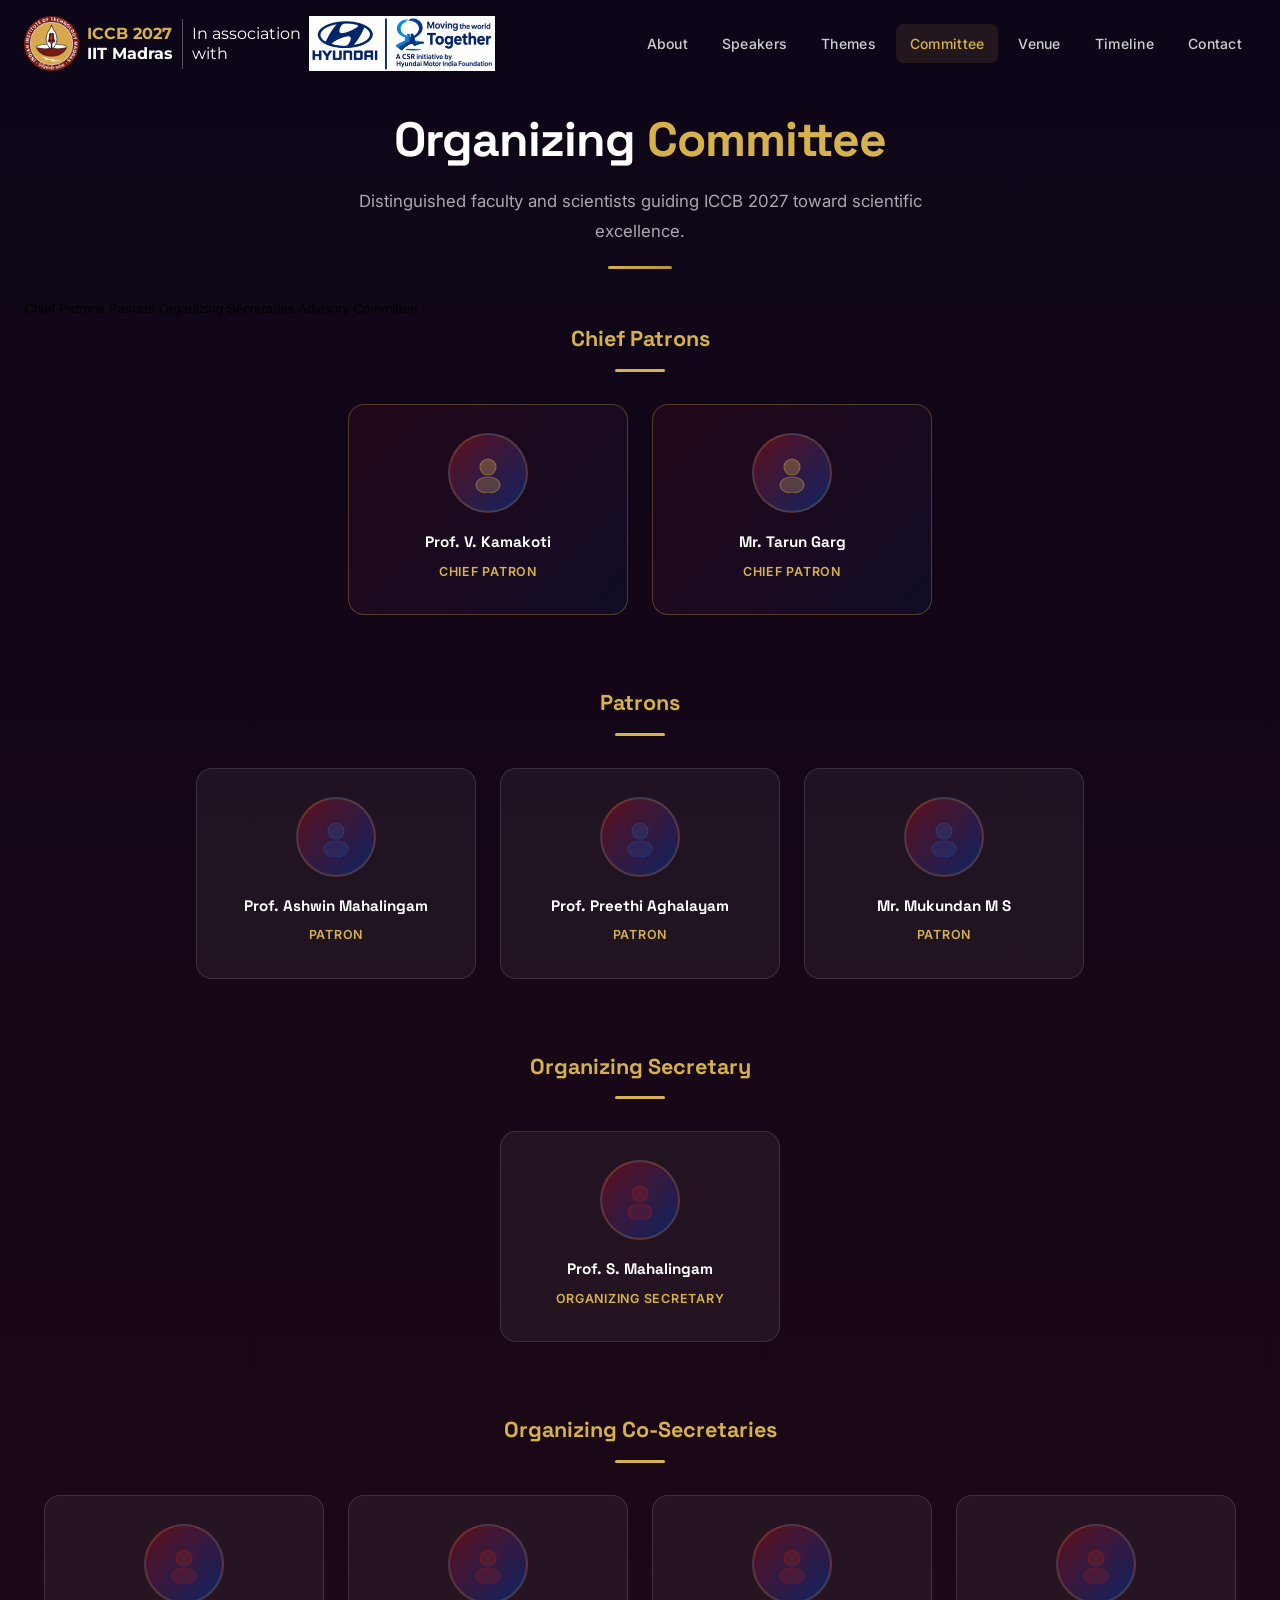
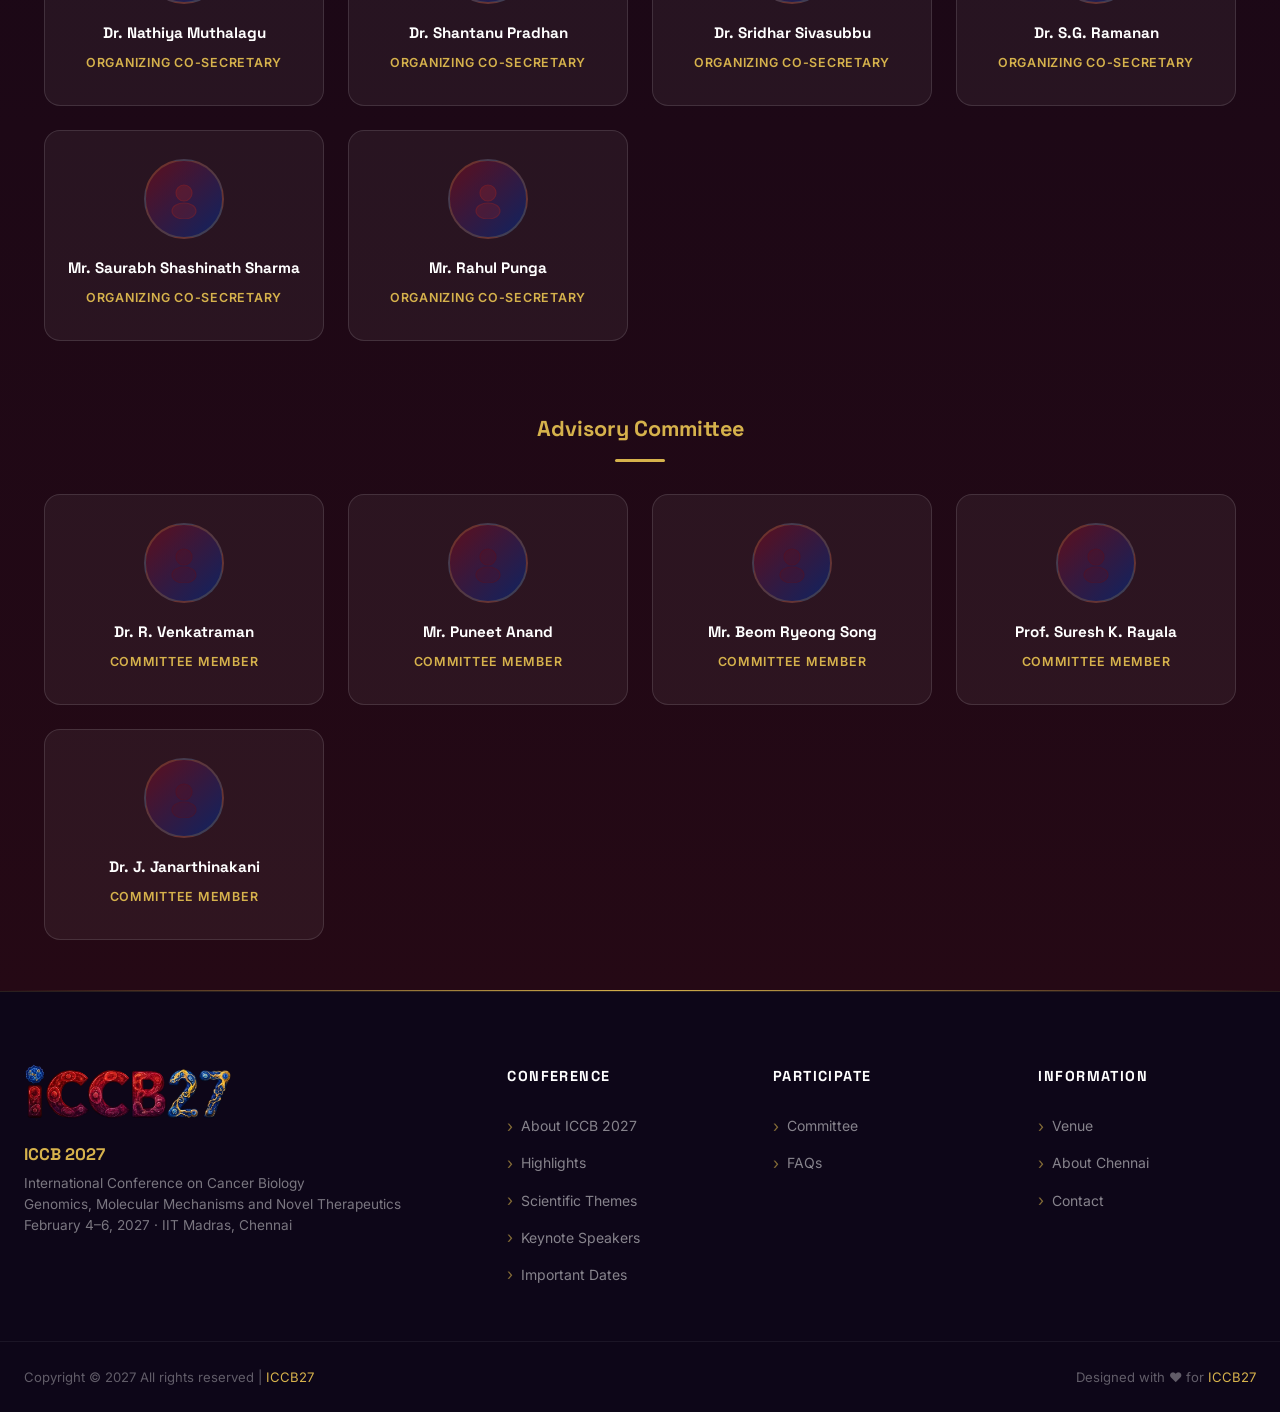
==== commit 0df2f445: "Add IIT Madras and Hyundai logos to navigation and update styles for better layout" ====
--- a/organizing_committee.html
+++ b/organizing_committee.html
@@ -38,15 +38,19 @@
         <div class="nav-container">
             <!-- Logo -->
             <a href="./index.html" class="nav-logo" aria-label="ICCB 2027 Home">
-                <div id="nav-logo-img"
-                    style="background-color: #fff; padding: 4px; border-radius: 4px; display: flex; align-items: center; justify-content: center;">
-                    <img src="assets/iccb-logo.jpg" alt="ICCB 2027 Logo" />
-                </div>
-                <!-- <div class="nav-logo-text">
-          <span class="conf-name">ICCB 2027</span>
-          <span class="conf-year">IIT Madras</span>
-        </div> -->
+                <img src="assets/IIT_Madras_Logo.png" alt="IIT Madras Logo" />
+                <div class="nav-logo-text">
+                    <span class="conf-name">ICCB 2027</span>
+                    <span class="conf-location">IIT Madras</span>
+                </div>
+                <span class="nav-logo-separator" aria-hidden="true"></span>
+                <div class="nav-logo-text">
+                    <span class="conf-subtxt">In association</span>
+                    <span class="conf-subtxt">with</span>
+                </div>
+                <img src="assets/hyundai.jpg" alt="Hyundai Logo" />
             </a>
+
 
             <!-- Desktop Links -->
             <div class="nav-links" role="menubar">
--- a/styles.css
+++ b/styles.css
@@ -147,7 +147,7 @@
    ============================================================ */
 #scroll-progress {
   position: fixed;
-  top: 85px;
+  top: 75px;
   left: 0;
   height: 3px;
   background: linear-gradient(90deg, var(--dna-gold), var(--cellular-red), var(--molecular-blue));
@@ -191,12 +191,12 @@
 .nav-logo {
   display: flex;
   align-items: center;
-  gap: 14px;
+  gap: 8px;
   flex-shrink: 0;
 }
 
 .nav-logo img {
-  height: 65px;
+  height: 55px;
   width: auto;
   object-fit: contain;
   /* filter: drop-shadow(0 0 24px rgba(214,178,76,0.4)); */
@@ -211,23 +211,24 @@
   display: flex;
   flex-direction: column;
   line-height: 1.2;
+  font-family: var(--font-numbers);
 }
 
 .nav-logo-text .conf-name {
-  font-family: var(--font-heading);
   font-weight: 700;
-  font-size: 2rem;
+  font-size: 1rem;
   color: var(--dna-gold);
-  letter-spacing: 0.08em;
   text-transform: uppercase;
 }
 
-.nav-logo-text .conf-year {
-  font-family: var(--font-numbers);
-  font-weight: 800;
-  font-size: 1.25rem;
+.nav-logo-text .conf-location {
+  font-weight: 700;
+  font-size: 1rem;
   color: var(--text-white);
-  letter-spacing: 0.05em;
+}
+
+.nav-logo-text .conf-subtxt {
+  font-size: 1rem;
 }
 
 .nav-links {
@@ -305,6 +306,40 @@
 
 .nav-hamburger.active span:nth-child(3) {
   transform: translateY(-7px) rotate(-45deg);
+}
+
+.nav-logo-separator {
+  display: inline-block;
+  width: 1px;
+  height: 50px;
+  background: rgba(255, 255, 255, 0.3);
+  margin: 0 1px;
+}
+
+@media (max-width: 1200px) {
+  .nav-logo img {
+    height: 50px;
+    width: auto;
+  }
+}
+
+@media (max-width: 1050px) {
+  .nav-logo img {
+    height: 50px;
+    width: auto;
+  }
+}
+
+@media (max-width: 992px) {
+  .nav-logo img {
+    height: 45px;
+    width: auto;
+  }
+
+  .nav-logo-text {
+    font-weight: 700;
+    font-size: 1rem;
+  }
 }
 
 /* ============================================================
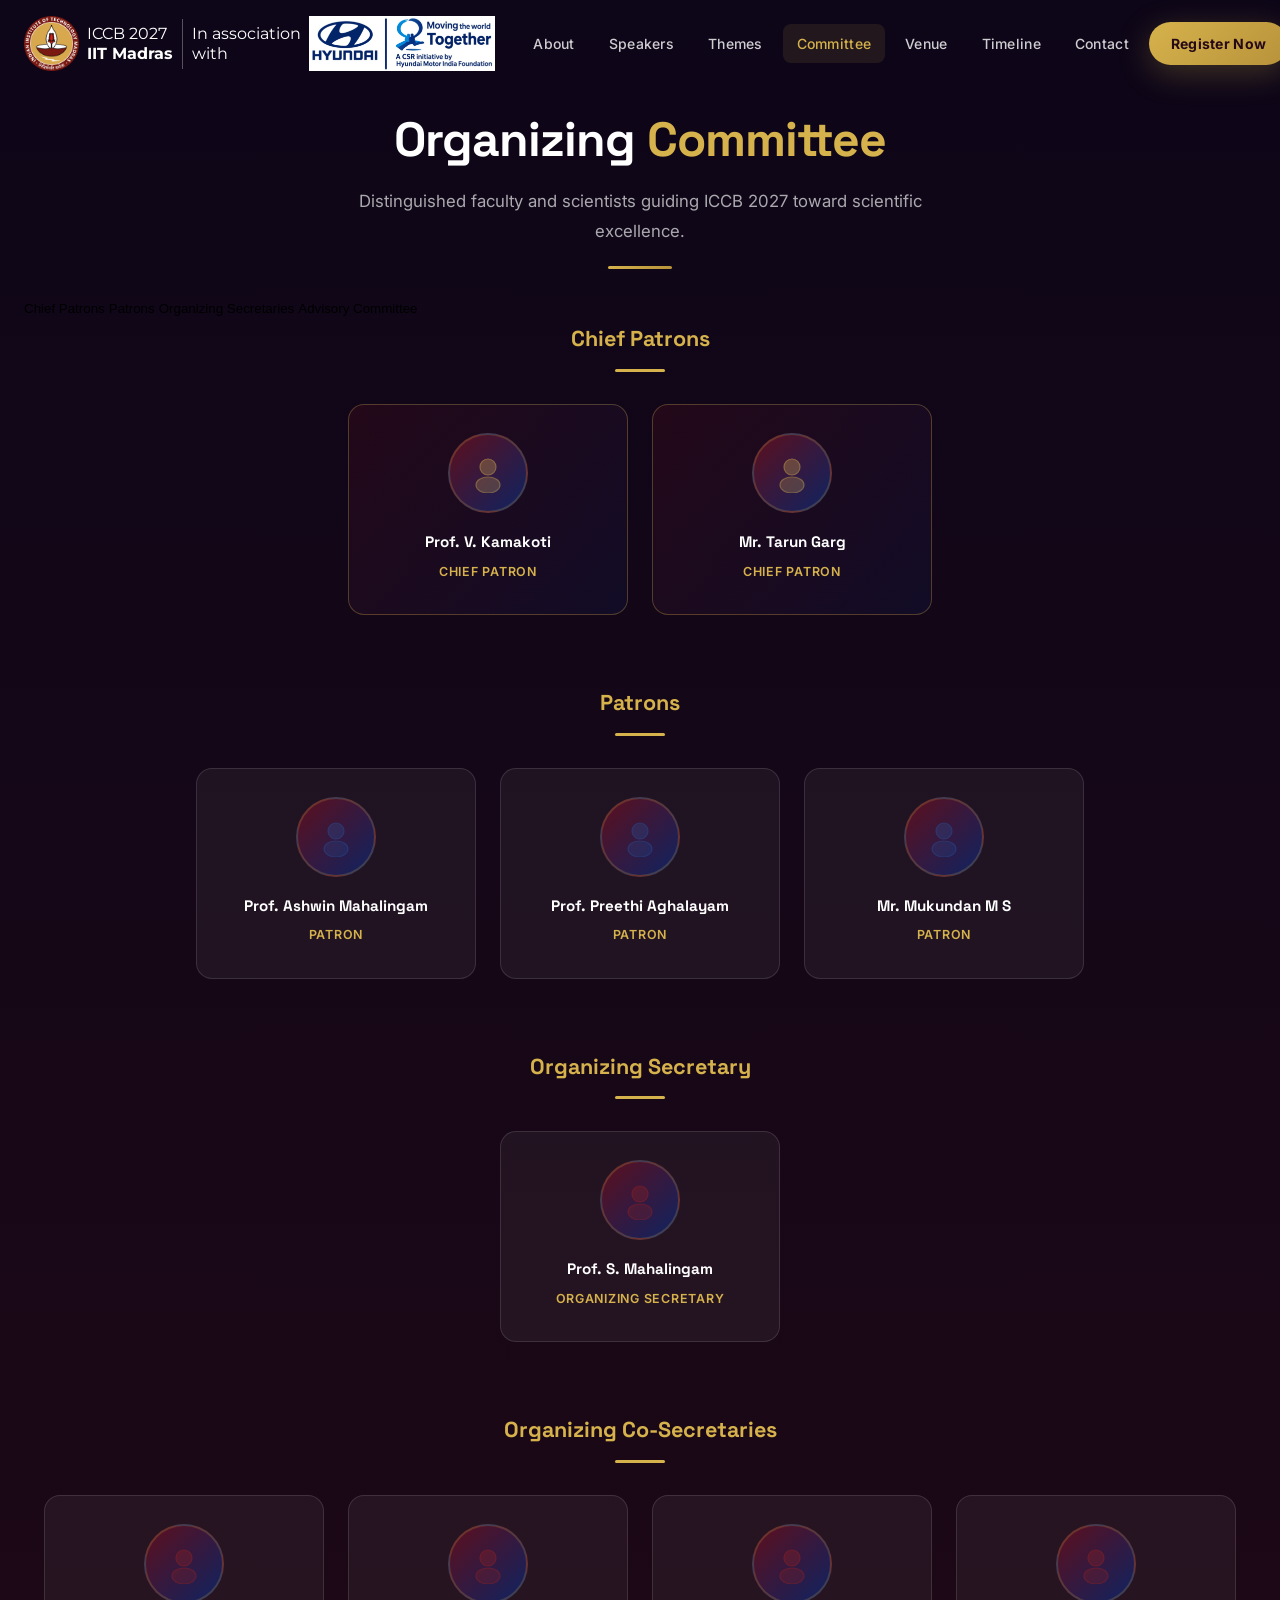
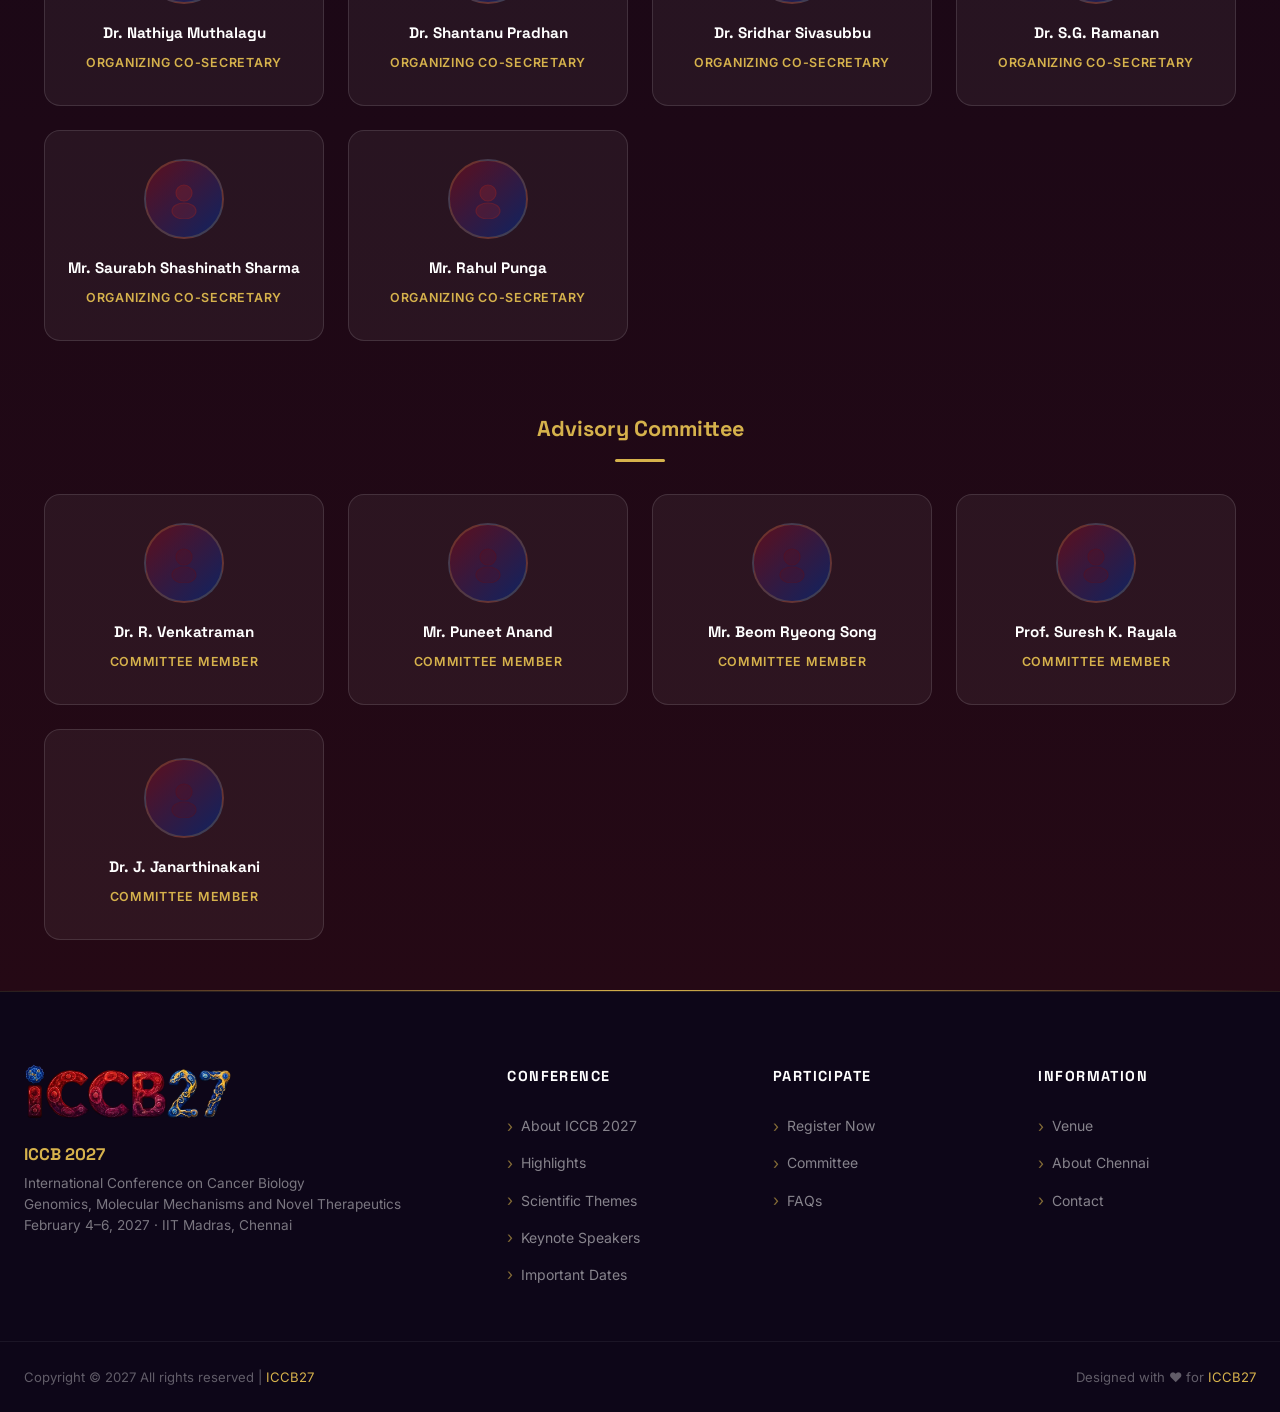
==== commit da818d25: "Update registration links and content across multiple pages for improved accessibility" ====
--- a/organizing_committee.html
+++ b/organizing_committee.html
@@ -62,7 +62,7 @@
                 <a href="./index.html#timeline" role="menuitem">Timeline</a>
                 <!-- <a href="./index.html#sponsors" role="menuitem">Sponsors</a> -->
                 <a href="./index.html#contact" role="menuitem">Contact</a>
-                <!-- <a href="./index.html#register" class="nav-cta" role="menuitem" id="nav-register-btn">Register Now</a> -->
+                <a href="./index.html#register" class="nav-cta" role="menuitem" id="nav-register-btn">Register Now</a>
             </div>
 
             <!-- Hamburger -->
@@ -428,8 +428,8 @@
                     <div class="footer-col">
                         <h4>Participate</h4>
                         <ul>
-                            <!-- <li><a href="./index.html#register">Register Now</a></li>
-                            <li><a href="./index.html#register">Submit Abstract</a></li> -->
+                            <li><a href="./index.html#register">Register Now</a></li>
+                            <!-- <li><a href="./index.html#register">Submit Abstract</a></li> -->
                             <!-- <li><a href="#sponsors">Sponsorship</a></li> -->
                             <li><a href="#">Committee</a></li>
                             <li><a href="./index.html#faq">FAQs</a></li>
--- a/styles.css
+++ b/styles.css
@@ -214,7 +214,7 @@
   font-family: var(--font-numbers);
 }
 
-.nav-logo-text .conf-name {
+.nav-logo-text .conf-title {
   font-weight: 700;
   font-size: 1rem;
   color: var(--dna-gold);
@@ -229,6 +229,7 @@
 
 .nav-logo-text .conf-subtxt {
   font-size: 1rem;
+  color: var(--text-white);
 }
 
 .nav-links {
@@ -1167,7 +1168,7 @@
   color: var(--text-white);
 }
 
-.section-title .gold {
+.gold {
   color: var(--dna-gold);
 }
 
@@ -3397,7 +3398,6 @@
   position: relative;
   z-index: 1;
   text-align: center;
-  max-width: 700px;
   margin: 0 auto;
 }
 
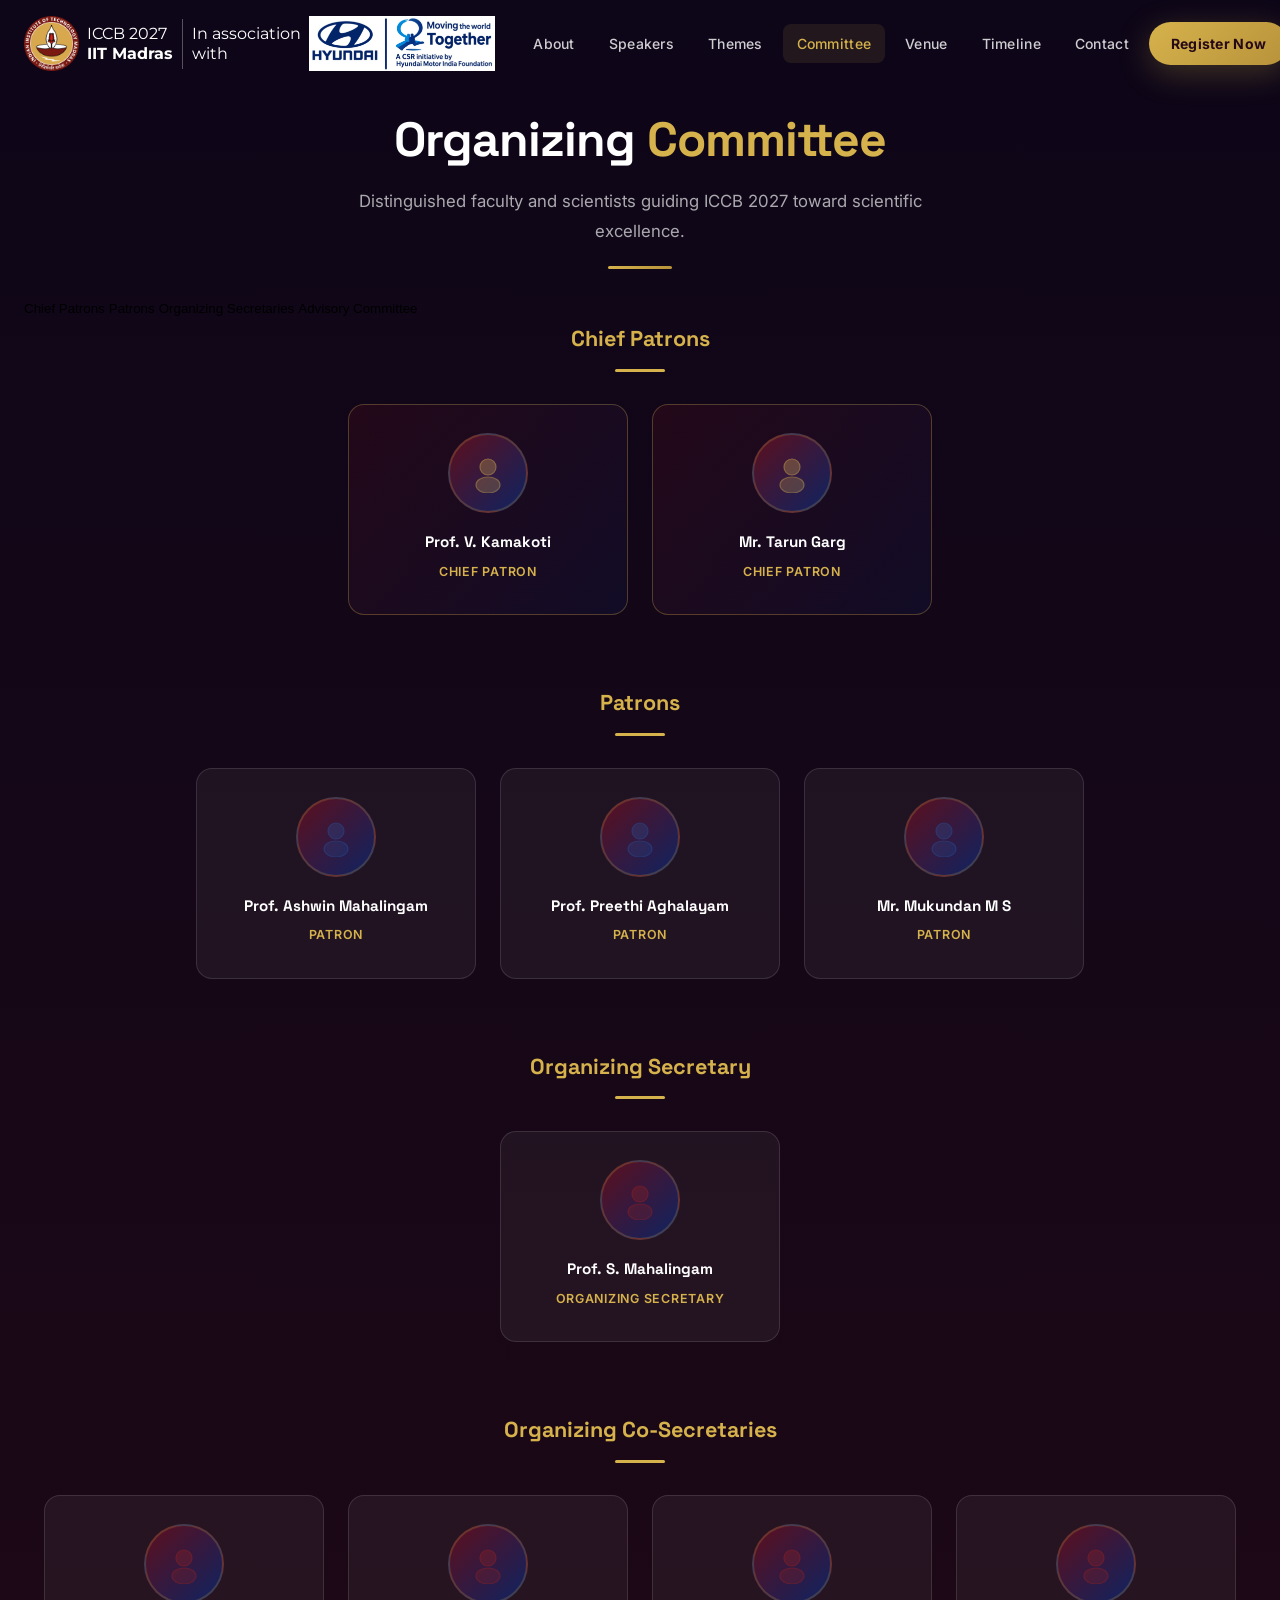
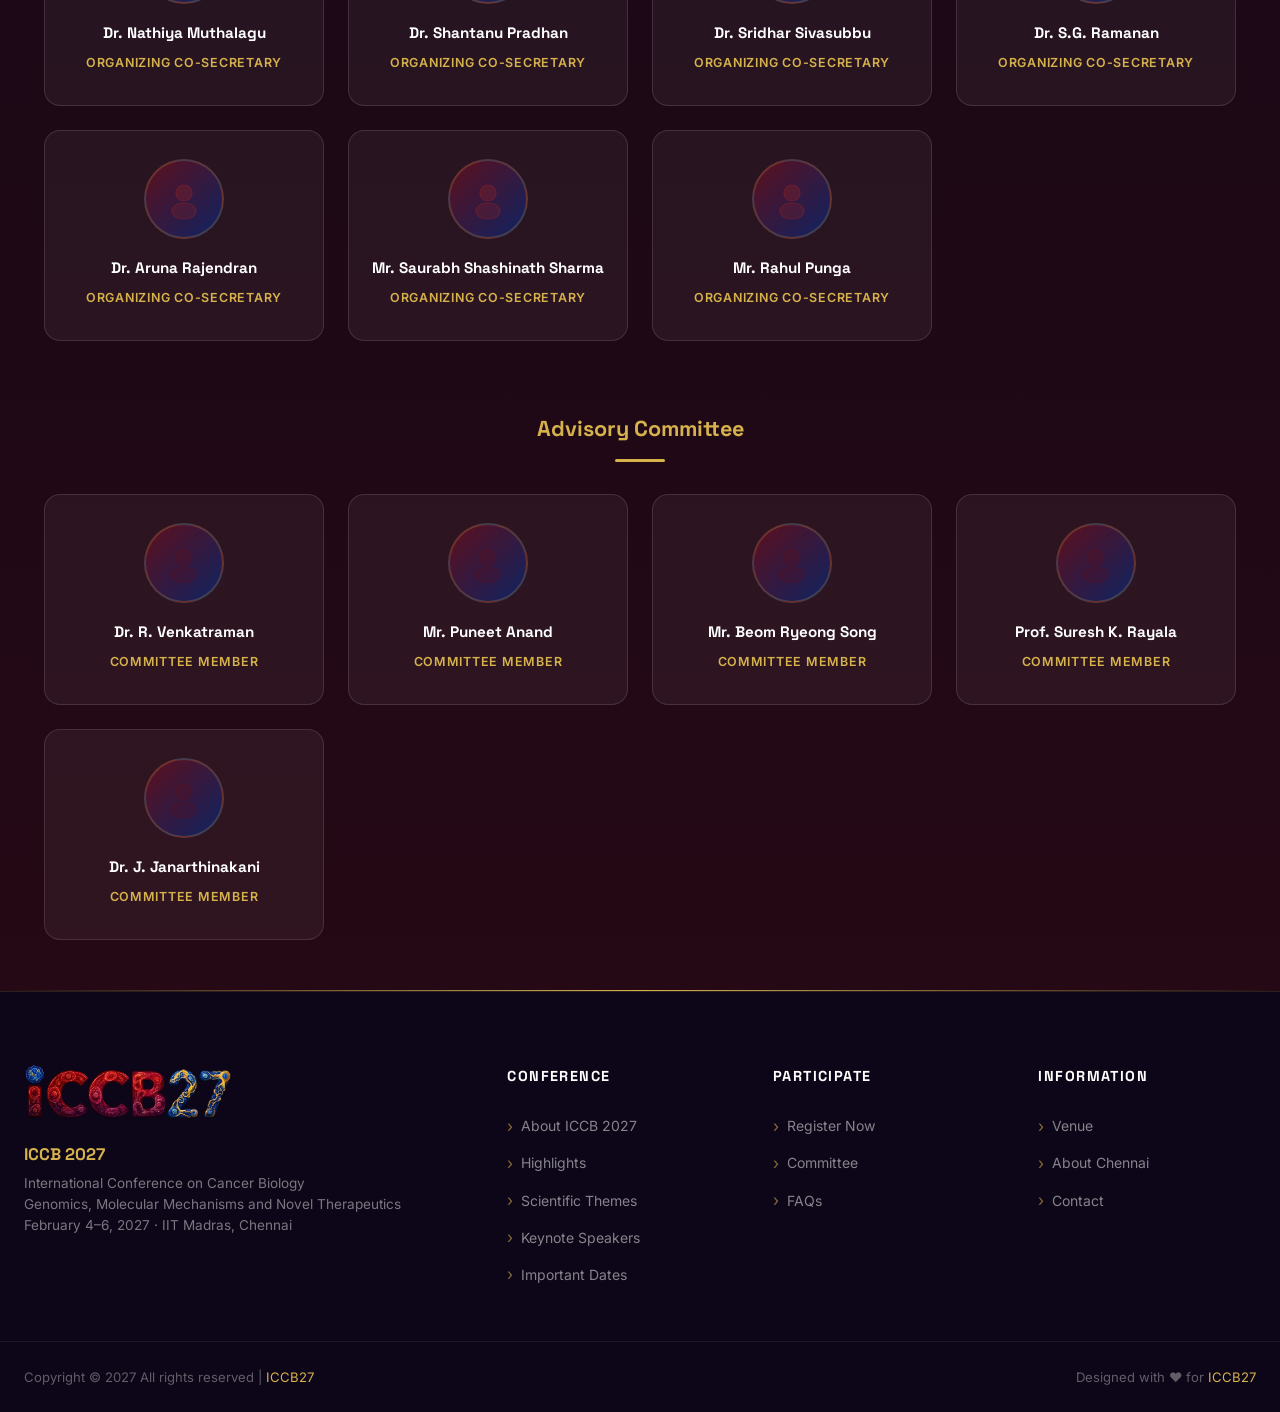
==== commit 027920f6: "latest details" ====
--- a/organizing_committee.html
+++ b/organizing_committee.html
@@ -271,6 +271,20 @@
 
                         </div>
                         <h4 class="committee-name">Dr. S.G. Ramanan</h4>
+                        <p class="committee-role">Organizing Co-Secretary</p>
+                        <!-- <p class="committee-dept">National Cancer Tissue Biobank, IIT Madras</p> -->
+                    </div>
+                    <div class="committee-card reveal reveal-delay-2">
+                        <div class="committee-avatar">
+                            <svg viewBox="0 0 40 40" fill="none" xmlns="http://www.w3.org/2000/svg" aria-hidden="true">
+                                <circle cx="20" cy="14" r="8" fill="rgba(153,34,33,0.5)" stroke="rgba(153,34,33,0.8)"
+                                    stroke-width="1.2" />
+                                <ellipse cx="20" cy="32" rx="12" ry="8" fill="rgba(153,34,33,0.4)"
+                                    stroke="rgba(153,34,33,0.7)" stroke-width="1.2" />
+                            </svg>
+
+                        </div>
+                        <h4 class="committee-name">Dr. Aruna Rajendran</h4>
                         <p class="committee-role">Organizing Co-Secretary</p>
                         <!-- <p class="committee-dept">National Cancer Tissue Biobank, IIT Madras</p> -->
                     </div>
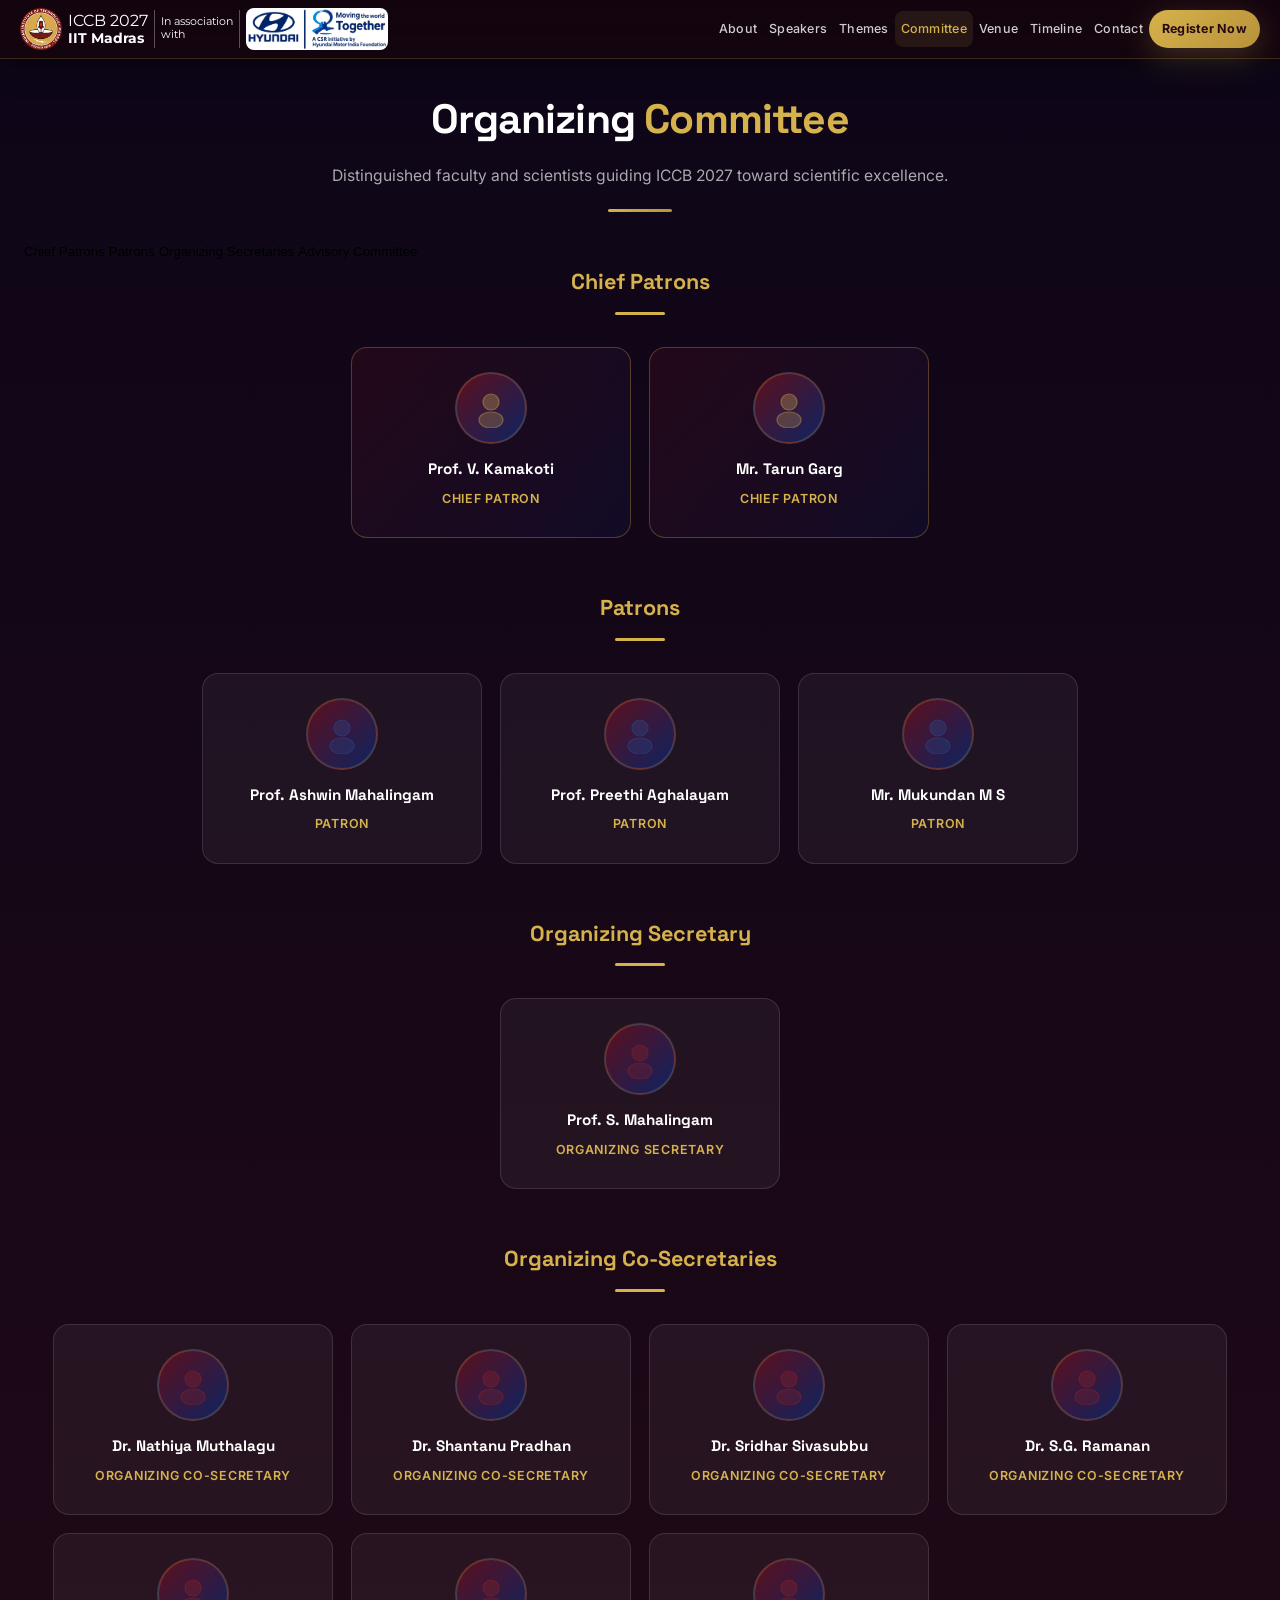
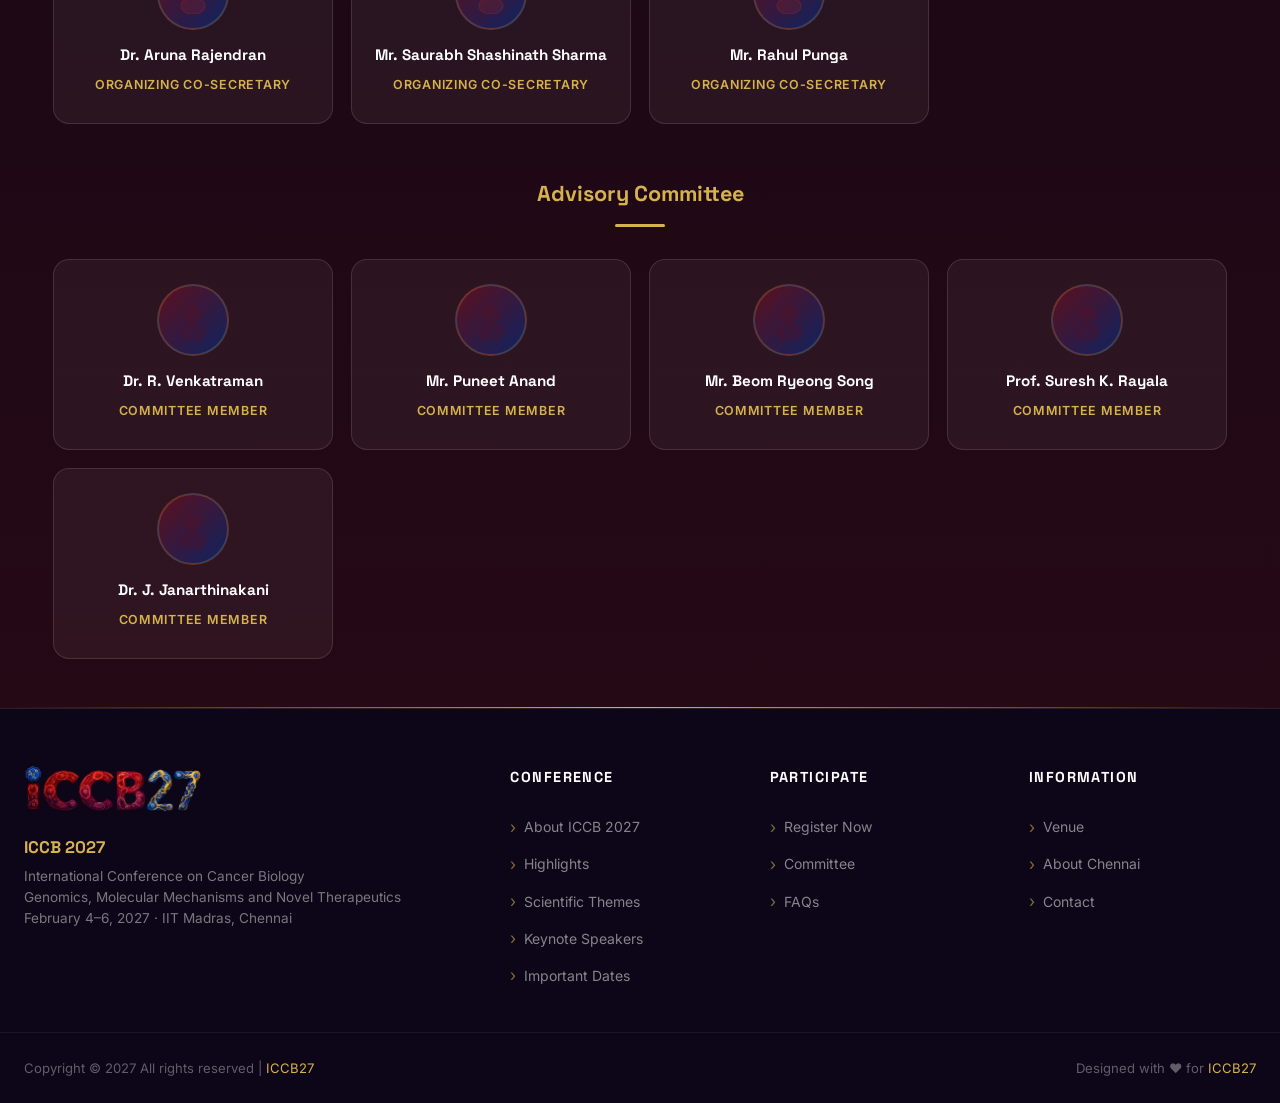
==== commit 944cf0a0: "Enhance navigation styles and adjust scroll progress position for improved layout" ====
--- a/organizing_committee.html
+++ b/organizing_committee.html
@@ -34,7 +34,7 @@
     <!-- ============================================================
        NAVIGATION
        ============================================================ -->
-    <nav id="navbar" role="navigation" aria-label="Main navigation">
+    <nav id="navbar" role="navigation" aria-label="Main navigation" class="scrolled">
         <div class="nav-container">
             <!-- Logo -->
             <a href="./index.html" class="nav-logo" aria-label="ICCB 2027 Home">
@@ -48,7 +48,8 @@
                     <span class="conf-subtxt">In association</span>
                     <span class="conf-subtxt">with</span>
                 </div>
-                <img src="assets/hyundai.jpg" alt="Hyundai Logo" />
+                <span class="nav-logo-separator" aria-hidden="true"></span>
+                <img id="hyundaiLogo" src="assets/hyundai.jpg" alt="Hyundai Logo" />
             </a>
 
 
--- a/styles.css
+++ b/styles.css
@@ -99,7 +99,6 @@
   font-family: var(--font-body);
   color: var(--text-white);
   background: var(--midnight);
-  overflow-x: hidden;
   line-height: 1.7;
 }
 
@@ -147,7 +146,7 @@
    ============================================================ */
 #scroll-progress {
   position: fixed;
-  top: 75px;
+  top: 70px;
   left: 0;
   height: 3px;
   background: linear-gradient(90deg, var(--dna-gold), var(--cellular-red), var(--molecular-blue));
@@ -178,7 +177,12 @@
   box-shadow: 0 4px 30px rgba(0, 0, 0, 0.5);
 }
 
+#navbar #hyundaiLogo{
+  border-radius: 8px !important;
+}
+
 .nav-container {
+  width: min(100%, var(--container-max));
   max-width: var(--container-max);
   margin: 0 auto;
   padding: 0 24px;
@@ -196,7 +200,7 @@
 }
 
 .nav-logo img {
-  height: 55px;
+  height: 50px;
   width: auto;
   object-fit: contain;
   /* filter: drop-shadow(0 0 24px rgba(214,178,76,0.4)); */
@@ -228,14 +232,14 @@
 }
 
 .nav-logo-text .conf-subtxt {
-  font-size: 1rem;
+  font-size: 0.75rem;
   color: var(--text-white);
 }
 
 .nav-links {
   display: flex;
   align-items: center;
-  gap: 6px;
+  gap: 3px;
 }
 
 .nav-links a {
@@ -243,7 +247,7 @@
   font-weight: 500;
   font-size: 0.875rem;
   color: rgba(255, 255, 255, 0.8);
-  padding: 8px 14px;
+  padding: 8px;
   border-radius: var(--border-radius-sm);
   transition: all var(--transition-fast);
   letter-spacing: 0.02em;
@@ -314,32 +318,72 @@
   width: 1px;
   height: 50px;
   background: rgba(255, 255, 255, 0.3);
-  margin: 0 1px;
-}
-
-@media (max-width: 1200px) {
+  margin: 0 0.5px;
+}
+
+@media (max-width: 1366px) {
+  #navbar {
+    padding: 12px 0;
+  }
+
+  #navbar.scrolled {
+    padding: 8px 0;
+  }
+
+  .nav-container {
+    gap: 14px;
+    padding-right: 20px;
+    padding-left: 20px;
+  }
+
+  .nav-logo {
+    gap: 6px;
+  }
+
   .nav-logo img {
-    height: 50px;
+    height: 42px;
     width: auto;
   }
-}
-
-@media (max-width: 1050px) {
-  .nav-logo img {
-    height: 50px;
-    width: auto;
-  }
-}
-
-@media (max-width: 992px) {
-  .nav-logo img {
-    height: 45px;
-    width: auto;
-  }
-
-  .nav-logo-text {
-    font-weight: 700;
-    font-size: 1rem;
+
+  .nav-logo-text .conf-title,
+  .nav-logo-text .conf-location {
+    font-size: 0.88rem;
+  }
+
+  .nav-logo-text .conf-subtxt {
+    font-size: 0.66rem;
+  }
+
+  .nav-logo-separator {
+    height: 38px;
+    margin: 0;
+  }
+
+  .nav-links {
+    gap: 0;
+  }
+
+  .nav-links a {
+    padding: 7px 6px;
+    font-size: 0.78rem;
+  }
+
+  .nav-links .nav-cta {
+    padding: 8px 13px !important;
+  }
+}
+
+@media (max-width: 1100px) {
+  .nav-links {
+    display: none;
+  }
+
+  .nav-hamburger {
+    display: flex;
+  }
+
+  .nav-mobile {
+    top: 68px;
   }
 }
 
@@ -837,23 +881,40 @@
 
 @media (min-width: 1024px) and (max-width: 1399px) {
   #hero .hero-content {
-    padding-top: 95px;
+    padding-top: 82px;
+    padding-bottom: 42px;
   }
 
   #hero .hero-logo img {
-    height: 150px;
+    height: 124px;
   }
 
   #hero #hero-logo-svg {
-    height: 175px !important;
+    height: 148px !important;
   }
 
   #hero .hero-title {
-    font-size: 3.8rem;
+    font-size: clamp(2.75rem, 3.75vw, 3.25rem);
+  }
+
+  #hero .line1 {
+    transform: translateY(18px);
+    padding-bottom: 16px;
+  }
+
+  #hero .hero-subtitle {
+    max-width: 820px;
+    font-size: 1.3rem;
   }
 
   #hero .hero-meta {
-    min-width: 700px;
+    width: min(100%, 620px);
+    min-width: 0;
+  }
+
+  #hero .hero-meta-item {
+    padding-right: 18px;
+    padding-left: 18px;
   }
 }
 
@@ -868,30 +929,41 @@
   }
 
   #hero .hero-content {
-    width: 94%;
-    padding-top: 110px;
-    padding-bottom: 70px;
+    width: min(94%, 960px);
+    padding: 96px 20px 52px;
   }
 
   #hero .hero-logo img {
-    height: 135px;
+    height: 118px;
   }
 
   #hero #hero-logo-svg {
-    height: 145px !important;
+    height: 138px !important;
   }
 
   #hero .hero-title {
-    font-size: clamp(2.4rem, 6vw, 3.5rem);
+    font-size: clamp(2.3rem, 5vw, 3.1rem);
+  }
+
+  #hero .line1 {
+    transform: translateY(14px);
+    padding-bottom: 14px;
   }
 
   #hero .hero-subtitle {
     max-width: 750px;
-    font-size: 1.15rem;
+    font-size: 1.05rem;
   }
 
   #hero .hero-meta {
-    min-width: 650px;
+    width: min(100%, 680px);
+    min-width: 0;
+    flex-wrap: wrap;
+  }
+
+  #hero .hero-meta-item {
+    padding-right: 18px;
+    padding-left: 18px;
   }
 }
 
@@ -911,7 +983,7 @@
 
   #hero .hero-content {
     width: 100%;
-    padding: 100px 16px 65px;
+    padding: 92px 16px 48px;
   }
 
   /* Logo */
@@ -922,20 +994,20 @@
 
   #hero .hero-logo img {
     width: 300px;
-    max-width: 82vw;
+    max-width: 72vw;
     height: auto;
   }
 
   #hero #hero-logo-svg {
     width: 300px !important;
-    max-width: 82vw;
+    max-width: 72vw;
     height: auto !important;
   }
 
   /* Title */
 
   #hero .hero-title {
-    font-size: clamp(2rem, 9vw, 2.8rem);
+    font-size: clamp(1.75rem, 7.4vw, 2.35rem);
     line-height: 1.08;
   }
 
@@ -946,10 +1018,10 @@
   /* Subtitle */
 
   #hero .hero-subtitle {
-    margin-top: 18px;
+    margin-top: 16px;
     padding: 0 8px;
 
-    font-size: 0.98rem;
+    font-size: 0.92rem;
     line-height: 1.5;
   }
 
@@ -959,7 +1031,7 @@
     width: calc(100% - 20px);
     min-width: 0;
 
-    margin-top: 25px;
+    margin-top: 20px;
     padding: 8px 12px;
 
     flex-direction: column;
@@ -1133,6 +1205,7 @@
 }
 
 .container {
+  width: min(100%, var(--container-max));
   max-width: var(--container-max);
   margin: 0 auto;
   padding: 0 24px;
@@ -1762,77 +1835,6 @@
 
 
 /* ============================================================
-   RESPONSIVE - TABLET
-   ============================================================ */
-
-@media (max-width: 1100px) {
-
-  .themes-grid {
-    grid-template-columns: repeat(3, 1fr);
-  }
-
-}
-
-
-/* ============================================================
-   RESPONSIVE - MOBILE
-   ============================================================ */
-
-@media (max-width: 700px) {
-
-  .themes-grid {
-    grid-template-columns: repeat(2, 1fr);
-    gap: 15px;
-  }
-
-  .theme-card {
-    padding: 24px 14px;
-    min-height: 135px;
-  }
-
-  .theme-icon {
-    width: 44px;
-    height: 44px;
-    font-size: 2rem;
-    margin-bottom: 8px;
-  }
-
-  .theme-name {
-    font-size: 0.82rem;
-  }
-
-}
-
-
-/* ============================================================
-   SMALL MOBILE
-   ============================================================ */
-
-@media (max-width: 450px) {
-
-  .themes-grid {
-    grid-template-columns: 1fr;
-    gap: 14px;
-  }
-
-  .theme-card {
-    min-height: 120px;
-    padding: 22px 15px;
-  }
-
-  .theme-icon {
-    width: 42px;
-    height: 42px;
-    font-size: 1.9rem;
-  }
-
-  .theme-name {
-    font-size: 0.88rem;
-  }
-
-}
-
-/* ============================================================
    KEYNOTE SPEAKERS
    ============================================================ */
 #speakers {
@@ -1889,6 +1891,7 @@
 .speaker-avatar {
   width: 160px;
   height: 160px;
+  aspect-ratio: 1 / 1;
   border-radius: 50%;
   overflow: hidden;
   border: 3px solid rgba(214, 178, 76, 0.4);
@@ -1977,8 +1980,9 @@
 }
 
 .speaker-card .avatar-sm {
-  width: 100px;
-  height: 100px;
+  width: 150px;
+  height: 150px;
+  aspect-ratio: 1 / 1;
   border-radius: 50%;
   margin: 0 auto 20px;
   border: 2px solid rgba(214, 178, 76, 0.3);
@@ -1999,6 +2003,14 @@
   width: 50px;
   height: 50px;
   opacity: 0.6;
+}
+
+.speaker-card .avatar-sm img {
+  width: 100%;
+  height: 100%;
+  object-fit: cover;
+  object-position: center;
+  display: block;
 }
 
 .speaker-card .s-name {
@@ -3985,20 +3997,217 @@
 }
 
 /* ============================================================
-   RESPONSIVE — TABLET (1024px)
+   RESPONSIVE — LAPTOP (1366px)
+   ============================================================ */
+@media (max-width: 1366px) {
+  :root {
+    --section-pad: 48px;
+  }
+
+  #speakers,
+  #committee {
+    padding-top: 6rem;
+  }
+
+  .section-title {
+    font-size: clamp(1.9rem, 3.2vw, 2.7rem);
+  }
+
+  .section-subtitle {
+    font-size: 0.98rem;
+    line-height: 1.65;
+  }
+
+  .about-grid {
+    gap: 48px;
+  }
+
+  .about-description {
+    font-size: 1rem;
+    margin-bottom: 28px;
+  }
+
+  .about-stats {
+    gap: 14px;
+    margin-top: 30px;
+  }
+
+  .stat-card {
+    padding: 22px 18px;
+  }
+
+  .stat-number {
+    font-size: 2.2rem;
+  }
+
+  .highlights-grid,
+  .why-grid {
+    gap: 20px;
+  }
+
+  .highlight-card {
+    padding: 28px 20px;
+  }
+
+  .highlight-icon {
+    width: 60px;
+    height: 60px;
+    margin-bottom: 18px;
+  }
+
+  .why-card {
+    padding: 26px 20px;
+  }
+
+  .why-icon {
+    font-size: 1.9rem;
+    margin-bottom: 16px;
+  }
+
+  .themes-grid {
+    gap: 16px;
+  }
+
+  .theme-card {
+    min-height: 112px;
+    padding: 24px 16px;
+  }
+
+  .theme-icon {
+    width: 44px;
+    height: 44px;
+    font-size: 1.9rem;
+  }
+
+  .speakers-featured {
+    gap: 18px;
+    margin-bottom: 44px;
+  }
+
+  .featured-speaker-card {
+    padding: 32px;
+    gap: 30px;
+  }
+
+  .speaker-avatar {
+    width: 140px;
+    height: 140px;
+  }
+
+  .speaker-info .speaker-name {
+    font-size: 1.75rem;
+  }
+
+  .speakers-grid {
+    gap: 18px;
+  }
+
+  .speaker-card {
+    padding: 20px 14px;
+  }
+
+  .speaker-card .avatar-sm {
+    width: 124px;
+    height: 124px;
+    margin-bottom: 16px;
+  }
+
+  .committee-group {
+    margin-bottom: 52px;
+  }
+
+  .committee-grid {
+    gap: 18px;
+  }
+
+  .committee-card {
+    padding: 24px 18px;
+  }
+
+  .committee-avatar {
+    width: 72px;
+    height: 72px;
+    margin-bottom: 12px;
+  }
+
+  .venue-grid,
+  .contact-grid {
+    gap: 36px;
+  }
+
+  .venue-map iframe {
+    height: 360px;
+  }
+
+  .venue-cards {
+    gap: 16px;
+    margin-top: 44px;
+  }
+
+  .venue-card {
+    padding: 24px 20px;
+  }
+
+  .chennai-grid {
+    gap: 18px;
+  }
+
+  .chennai-weather {
+    margin-top: 36px;
+    padding: 28px 32px;
+    gap: 28px;
+  }
+
+  .weather-stats {
+    gap: 24px;
+  }
+
+  .tl-content {
+    padding: 22px;
+  }
+
+  .contact-form-card {
+    padding: 32px;
+  }
+
+  .footer-top {
+    padding: 56px 0 42px;
+  }
+
+  .footer-brand .brand-logo img {
+    height: 48px;
+  }
+
+  .footer-grid {
+    gap: 32px;
+  }
+
+  .btn {
+    padding: 12px 26px;
+  }
+
+  .reveal-left:not(.revealed),
+  .reveal-right:not(.revealed) {
+    transform: translateY(24px);
+  }
+
+  .reveal-left.revealed,
+  .reveal-right.revealed {
+    transform: translateY(0);
+  }
+}
+
+/* ============================================================
+   RESPONSIVE — TABLET LANDSCAPE (1100px)
    ============================================================ */
 @media (max-width: 1100px) {
   :root {
-    --section-pad: 80px;
-  }
-
-  .nav-links {
-    gap: 2px;
-  }
-
-  .nav-links a {
-    padding: 7px 10px;
-    font-size: 0.82rem;
+    --section-pad: 44px;
+  }
+
+  #speakers,
+  #committee {
+    padding-top: 5.5rem;
   }
 
   .highlights-grid {
@@ -4014,7 +4223,7 @@
   }
 
   .speakers-grid {
-    grid-template-columns: repeat(2, 1fr);
+    grid-template-columns: repeat(3, minmax(0, 1fr));
   }
 
   .committee-grid {
@@ -4033,6 +4242,24 @@
   .venue-cards {
     grid-template-columns: repeat(2, 1fr);
   }
+
+  .about-grid {
+    gap: 36px;
+  }
+
+  .about-stats {
+    grid-template-columns: repeat(2, minmax(0, 1fr));
+    gap: 12px;
+  }
+
+  .stat-card {
+    padding: 20px 14px;
+  }
+
+  .contact-grid,
+  .venue-grid {
+    gap: 28px;
+  }
 }
 
 /* ============================================================
@@ -4040,20 +4267,29 @@
    ============================================================ */
 @media (max-width: 768px) {
   :root {
-    --section-pad: 60px;
+    --section-pad: 42px;
+  }
+
+  #speakers,
+  #committee {
+    padding-top: 5rem;
   }
 
   /* Nav */
-  .nav-links {
-    display: none;
-  }
-
-  .nav-hamburger {
-    display: flex;
-  }
-
   .nav-logo-text {
     display: none;
+  }
+
+  .nav-logo-separator {
+    display: none;
+  }
+
+  .nav-logo img {
+    height: 40px;
+  }
+
+  .nav-mobile {
+    top: 64px;
   }
 
   /* Hero */
@@ -4077,7 +4313,7 @@
   /* About */
   .about-grid {
     grid-template-columns: 1fr;
-    gap: 48px;
+    gap: 32px;
   }
 
   .about-visual {
@@ -4086,12 +4322,12 @@
 
   /* Highlights */
   .highlights-grid {
-    grid-template-columns: 1fr;
+    grid-template-columns: repeat(2, minmax(0, 1fr));
   }
 
   /* Why Attend */
   .why-grid {
-    grid-template-columns: 1fr;
+    grid-template-columns: repeat(2, minmax(0, 1fr));
   }
 
   /* Themes */
@@ -4144,32 +4380,6 @@
     gap: 24px;
   }
 
-  /* Timeline */
-  .timeline-container::before {
-    left: 20px;
-  }
-
-  .timeline-item {
-    grid-template-columns: auto 1fr;
-    gap: 16px;
-  }
-
-  .timeline-item:nth-child(odd) .tl-content,
-  .timeline-item:nth-child(even) .tl-content {
-    grid-column: 2;
-    text-align: left;
-  }
-
-  .timeline-item:nth-child(odd) .tl-dot,
-  .timeline-item:nth-child(even) .tl-dot {
-    grid-column: 1;
-    grid-row: 1;
-  }
-
-  .tl-spacer {
-    display: none;
-  }
-
   /* FAQ */
   .faq-grid {
     grid-template-columns: 1fr;
@@ -4183,8 +4393,12 @@
 
   /* Footer */
   .footer-grid {
-    grid-template-columns: 1fr;
-    gap: 32px;
+    grid-template-columns: repeat(2, minmax(0, 1fr));
+    gap: 24px;
+  }
+
+  .footer-brand {
+    grid-column: 1 / -1;
   }
 
   .footer-bottom-inner {
@@ -4201,38 +4415,270 @@
   .register-actions .btn {
     justify-content: center;
   }
-}
-
-/* ============================================================
-   RESPONSIVE — MOBILE SMALL (480px)
+
+}
+
+/* ============================================================
+   RESPONSIVE — MOBILE (700px)
+   ============================================================ */
+@media (max-width: 700px) {
+  html {
+    font-size: 15px;
+  }
+
+  :root {
+    --section-pad: 40px;
+    --section-pad-sm: 46px;
+  }
+
+  .container,
+  .nav-container {
+    padding-right: 18px;
+    padding-left: 18px;
+  }
+
+  .section-title {
+    font-size: clamp(1.7rem, 6vw, 2.15rem);
+    line-height: 1.16;
+    margin-bottom: 14px;
+  }
+
+  .section-subtitle {
+    font-size: 0.95rem;
+    line-height: 1.6;
+  }
+
+  .section-header {
+    margin-bottom: 22px;
+  }
+
+  body {
+    line-height: 1.65;
+  }
+
+  .nav-mobile {
+    top: 58px;
+  }
+
+  #speakers,
+  #committee {
+    padding-top: 5.5rem;
+  }
+
+  .highlight-card,
+  .why-card,
+  .theme-card,
+  .speaker-card,
+  .committee-card {
+    padding: 20px 16px;
+  }
+
+  .theme-card {
+    min-height: 112px;
+  }
+
+  .theme-icon {
+    width: 40px;
+    height: 40px;
+    font-size: 1.8rem;
+  }
+
+  .speaker-card .avatar-sm {
+    width: 112px;
+    height: 112px;
+    margin-bottom: 16px;
+  }
+
+  .speaker-avatar {
+    width: 124px;
+    height: 124px;
+  }
+
+  .committee-avatar {
+    width: 68px;
+    height: 68px;
+    margin-bottom: 12px;
+  }
+
+  .committee-group {
+    margin-bottom: 48px;
+  }
+
+  .committee-tabs {
+    gap: 8px;
+    flex-wrap: wrap;
+    justify-content: center;
+  }
+
+  .tab-btn {
+    padding: 9px 13px;
+    font-size: 0.82rem;
+  }
+
+  .tl-content {
+    padding: 18px 16px;
+  }
+}
+
+/* ============================================================
+   RESPONSIVE — COMPACT MOBILE (576px)
+   ============================================================ */
+@media (max-width: 576px) {
+  :root {
+    --section-pad: 38px;
+  }
+
+  .container,
+  .nav-container {
+    padding-right: 18px;
+    padding-left: 18px;
+  }
+
+  .section-title {
+    font-size: clamp(1.65rem, 6vw, 2rem);
+  }
+
+  .section-subtitle {
+    font-size: 0.92rem;
+  }
+
+  #speakers,
+  #committee {
+    padding-top: 4.75rem;
+  }
+
+  .highlights-grid,
+  .why-grid,
+  .committee-grid,
+  .venue-cards,
+  .chennai-grid,
+  .footer-grid {
+    grid-template-columns: 1fr;
+  }
+
+  .about-stats {
+    grid-template-columns: repeat(2, minmax(0, 1fr));
+  }
+
+  .speakers-grid {
+    grid-template-columns: repeat(2, minmax(0, 1fr));
+  }
+
+  .footer-brand {
+    grid-column: auto;
+  }
+
+  .featured-speaker-card {
+    padding: 24px 18px;
+    gap: 20px;
+  }
+
+  .committee-group {
+    margin-bottom: 40px;
+  }
+
+  .venue-map iframe {
+    height: 300px;
+  }
+
+  .chennai-weather {
+    padding: 22px 20px;
+  }
+
+  .weather-stats {
+    justify-content: center;
+  }
+
+  .contact-form-card {
+    padding: 24px 20px;
+  }
+
+  .footer-top {
+    padding: 44px 0 32px;
+  }
+
+  .register-content p {
+    font-size: 1rem;
+    margin-bottom: 30px;
+  }
+
+  .register-actions {
+    gap: 12px;
+    margin-bottom: 28px;
+  }
+}
+
+/* ============================================================
+   RESPONSIVE — SMALL MOBILE (480px)
    ============================================================ */
 @media (max-width: 480px) {
-  .hero-title {
-    font-size: 1.8rem;
-  }
-
-  .themes-grid {
-    grid-template-columns: 1fr 1fr;
-  }
-
-  .speakers-grid {
-    grid-template-columns: 1fr;
-  }
-
-  .committee-grid {
-    grid-template-columns: 1fr;
-  }
-
-  .about-stats {
-    grid-template-columns: 1fr 1fr;
-  }
-
+  html {
+    font-size: 14px;
+  }
+
+  :root {
+    --section-pad: 36px;
+  }
+
+  .container,
+  .nav-container {
+    padding-right: 15px;
+    padding-left: 15px;
+  }
+
+  #hero .hero-logo img,
+  #hero #hero-logo-svg {
+    max-width: 66vw;
+  }
+
+  #hero .hero-title {
+    font-size: clamp(1.65rem, 7vw, 1.95rem);
+  }
+
+  #hero .hero-subtitle {
+    margin-top: 14px;
+    padding: 0 4px;
+  }
+
+  #hero .hero-meta {
+    margin-top: 18px;
+    padding: 6px 10px;
+  }
+
+  .speakers-grid,
+  .committee-grid,
   .chennai-grid {
     grid-template-columns: 1fr;
   }
 
-  .hero-meta {
-    flex-direction: column;
+  .speaker-card .avatar-sm {
+    width: 96px;
+    height: 96px;
+  }
+
+  .speaker-avatar {
+    width: 108px;
+    height: 108px;
+  }
+
+  .themes-grid {
+    grid-template-columns: repeat(2, minmax(0, 1fr));
+    gap: 10px;
+  }
+
+  .theme-card {
+    min-height: 112px;
+    padding: 16px 10px;
+  }
+
+  .theme-icon {
+    width: 36px;
+    height: 36px;
+    font-size: 1.65rem;
+  }
+
+  .more-speakers-note {
+    padding: 22px 16px;
   }
 
   #back-to-top {
@@ -4241,4 +4687,41 @@
     width: 42px;
     height: 42px;
   }
+}
+
+/* ============================================================
+   RESPONSIVE — NARROW PHONES (390px)
+   ============================================================ */
+@media (max-width: 390px) {
+  :root {
+    --section-pad: 32px;
+  }
+
+  .container,
+  .nav-container {
+    padding-right: 14px;
+    padding-left: 14px;
+  }
+
+  #hero .hero-content {
+    padding: 84px 14px 36px;
+  }
+
+  .themes-grid {
+    gap: 8px;
+  }
+
+  .theme-card {
+    min-height: 104px;
+    padding: 14px 8px;
+  }
+
+  .theme-name {
+    font-size: 0.82rem;
+  }
+
+  .committee-card,
+  .speaker-card {
+    padding: 18px 14px;
+  }
 }
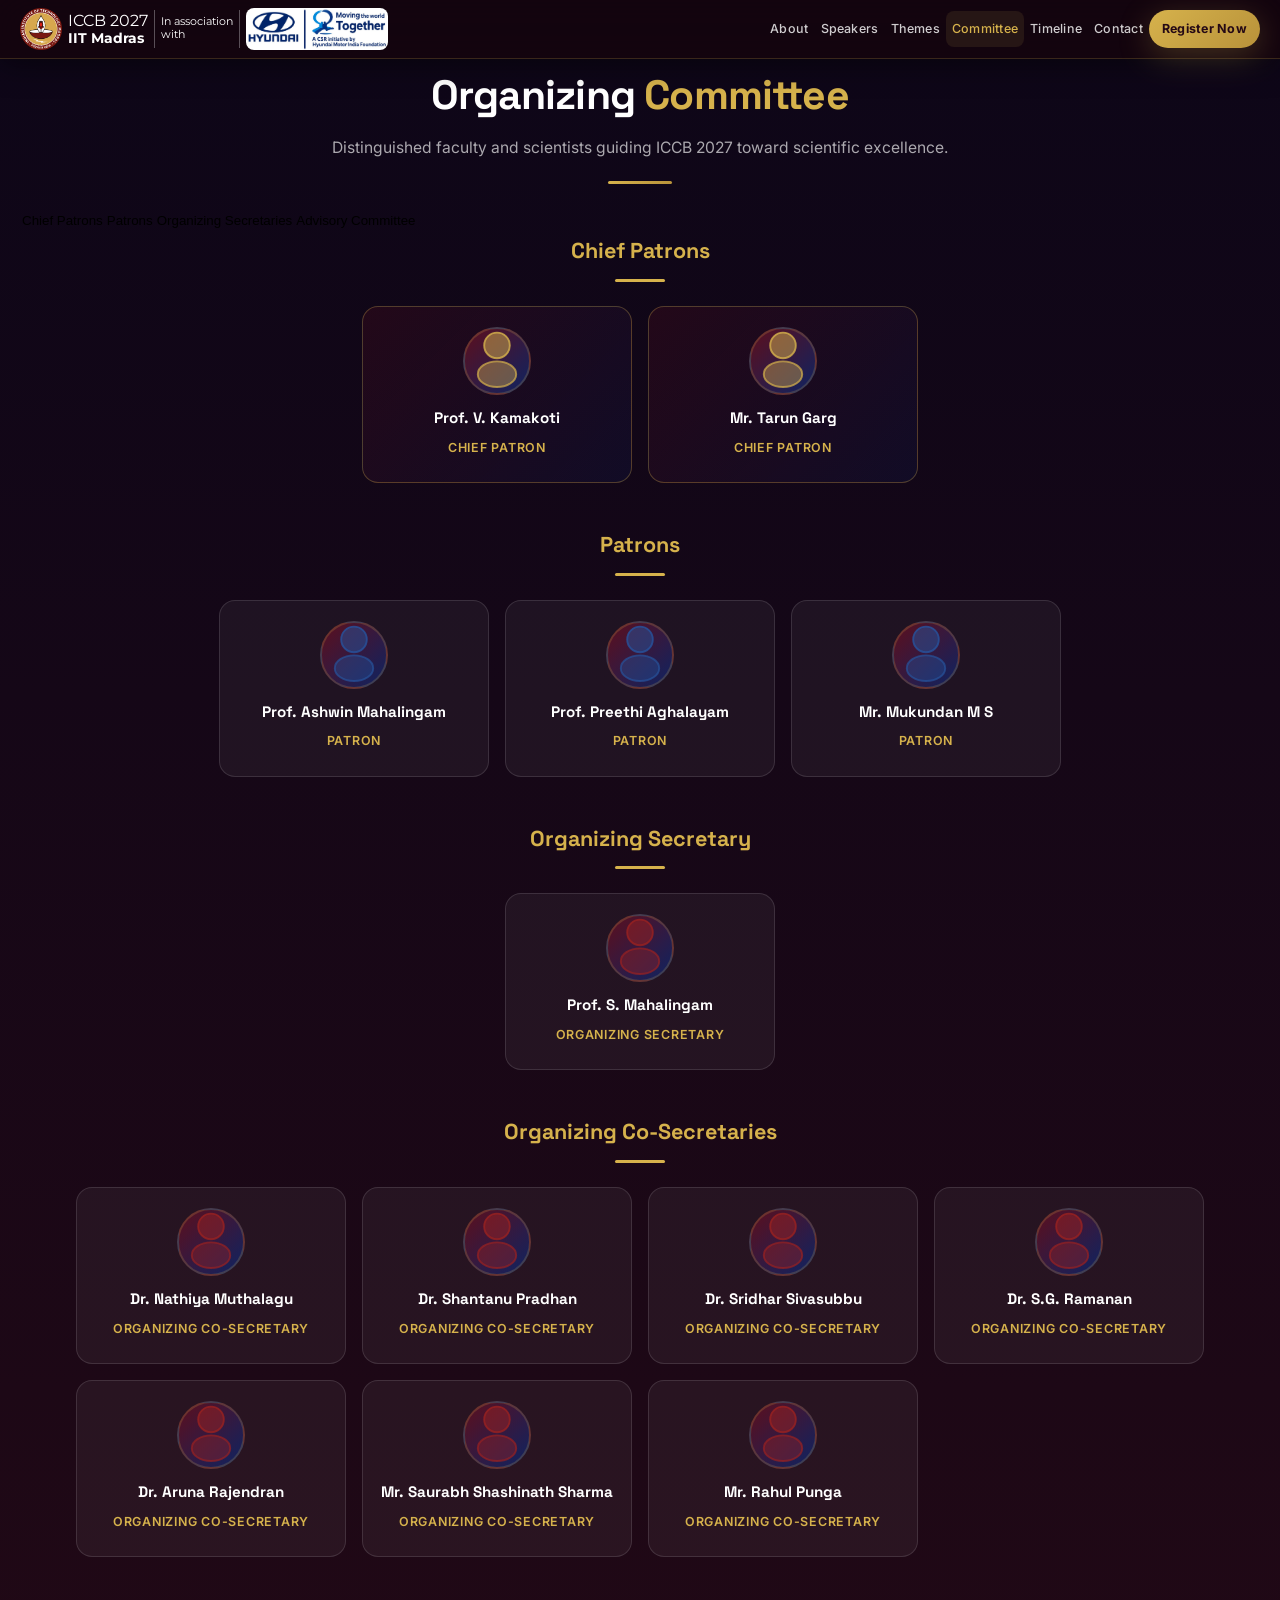
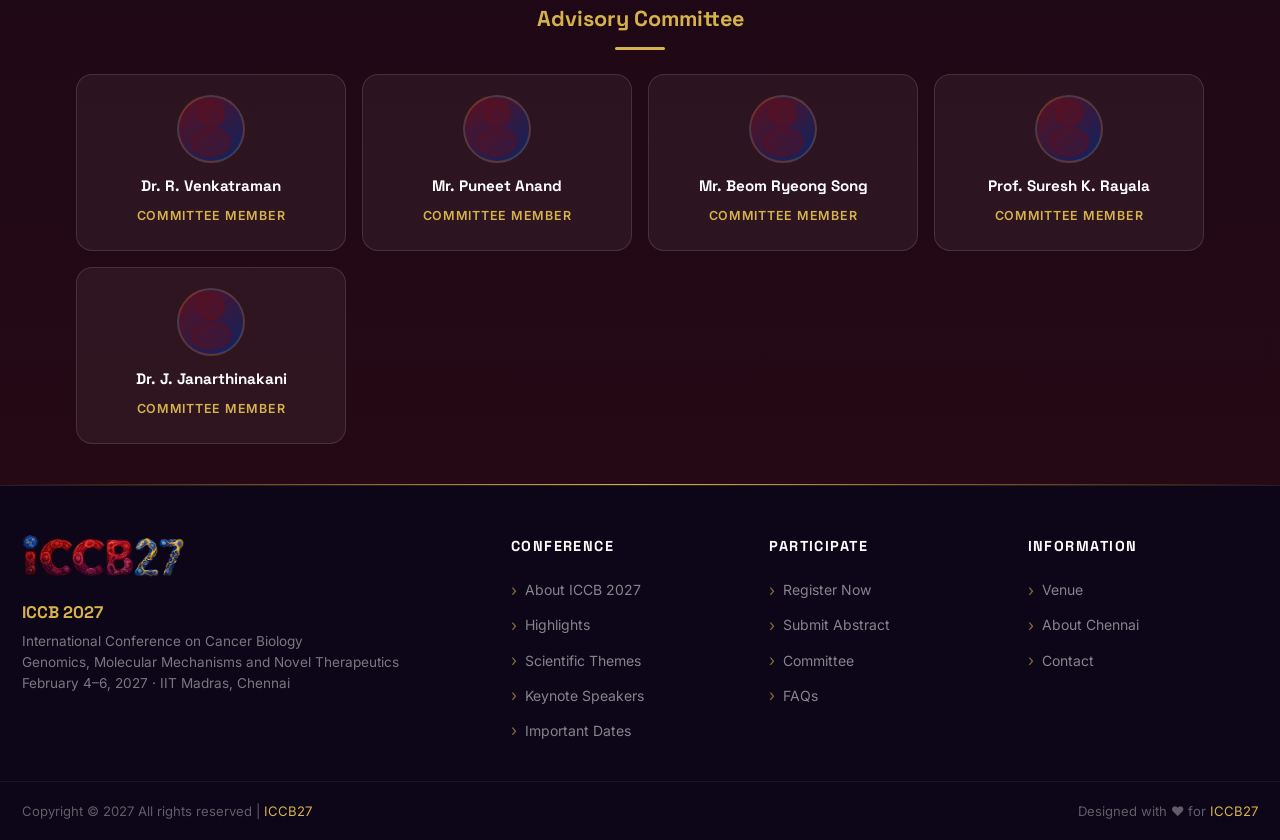
==== commit 8af4ca3d: "test design for small laptops" ====
--- a/organizing_committee.html
+++ b/organizing_committee.html
@@ -59,7 +59,7 @@
                 <a href="./speakers.html" role="menuitem">Speakers</a>
                 <a href="./index.html#themes" role="menuitem">Themes</a>
                 <a href="#" role="menuitem" id="active">Committee</a>
-                <a href="./index.html#venue" role="menuitem">Venue</a>
+                <!-- <a href="./index.html#venue" role="menuitem">Venue</a> -->
                 <a href="./index.html#timeline" role="menuitem">Timeline</a>
                 <!-- <a href="./index.html#sponsors" role="menuitem">Sponsors</a> -->
                 <a href="./index.html#contact" role="menuitem">Contact</a>
@@ -79,7 +79,7 @@
             <a href="#" role="menuitem">Speakers</a>
             <a href="./index.html#themes" role="menuitem">Themes</a>
             <a href="./index.html#committee" role="menuitem">Committee</a>
-            <a href="./index.html#venue" role="menuitem">Venue</a>
+            <!-- <a href="./index.html#venue" role="menuitem">Venue</a> -->
             <a href="./index.html#timeline" role="menuitem">Timeline</a>
             <a href="./index.html#faq" role="menuitem">FAQ</a>
             <a href="./index.html#contact" role="menuitem">Contact</a>
@@ -444,7 +444,7 @@
                         <h4>Participate</h4>
                         <ul>
                             <li><a href="./index.html#register">Register Now</a></li>
-                            <!-- <li><a href="./index.html#register">Submit Abstract</a></li> -->
+                            <li><a href="./index.html#register">Submit Abstract</a></li>
                             <!-- <li><a href="#sponsors">Sponsorship</a></li> -->
                             <li><a href="#">Committee</a></li>
                             <li><a href="./index.html#faq">FAQs</a></li>
--- a/styles.css
+++ b/styles.css
@@ -64,8 +64,8 @@
   --font-numbers: "Montserrat", sans-serif;
 
   /* Spacing */
-  --section-pad: 50px;
-  --section-pad-sm: 60px;
+  --section-pad: 46px;
+  --section-pad-sm: 52px;
   --container-max: 1320px;
   --border-radius: 16px;
   --border-radius-sm: 8px;
@@ -75,6 +75,13 @@
   --transition-fast: 0.2s cubic-bezier(0.4, 0, 0.2, 1);
   --transition-med: 0.4s cubic-bezier(0.4, 0, 0.2, 1);
   --transition-slow: 0.6s cubic-bezier(0.4, 0, 0.2, 1);
+}
+
+html,
+body {
+  width: 100%;
+  max-width: 100%;
+  overflow-x: hidden;
 }
 
 /* ============================================================
@@ -164,7 +171,7 @@
   left: 0;
   right: 0;
   z-index: 1000;
-  padding: 16px 0;
+  padding: 12px 0;
   transition: all var(--transition-med);
 }
 
@@ -173,11 +180,11 @@
   backdrop-filter: blur(20px);
   -webkit-backdrop-filter: blur(20px);
   border-bottom: 1px solid rgba(214, 178, 76, 0.2);
-  padding: 10px 0;
+  padding: 8px 0;
   box-shadow: 0 4px 30px rgba(0, 0, 0, 0.5);
 }
 
-#navbar #hyundaiLogo{
+#navbar #hyundaiLogo {
   border-radius: 8px !important;
 }
 
@@ -185,11 +192,11 @@
   width: min(100%, var(--container-max));
   max-width: var(--container-max);
   margin: 0 auto;
-  padding: 0 24px;
+  padding: 0 clamp(14px, 1.8vw, 24px);
   display: flex;
   align-items: center;
   justify-content: space-between;
-  gap: 24px;
+  gap: clamp(12px, 1.6vw, 24px);
 }
 
 .nav-logo {
@@ -197,13 +204,13 @@
   align-items: center;
   gap: 8px;
   flex-shrink: 0;
+  min-width: 0;
 }
 
 .nav-logo img {
-  height: 50px;
+  height: clamp(34px, 2.6vw, 46px);
   width: auto;
   object-fit: contain;
-  /* filter: drop-shadow(0 0 24px rgba(214,178,76,0.4)); */
   transition: transform var(--transition-fast);
 }
 
@@ -247,7 +254,7 @@
   font-weight: 500;
   font-size: 0.875rem;
   color: rgba(255, 255, 255, 0.8);
-  padding: 8px;
+  padding: 7px 6px;
   border-radius: var(--border-radius-sm);
   transition: all var(--transition-fast);
   letter-spacing: 0.02em;
@@ -265,7 +272,7 @@
   background: linear-gradient(135deg, var(--dna-gold), var(--dna-gold-dark)) !important;
   color: var(--midnight) !important;
   font-weight: 700 !important;
-  padding: 10px 22px !important;
+  padding: 8px 18px !important;
   border-radius: 50px !important;
   box-shadow: var(--shadow-gold);
   transition: all var(--transition-fast) !important;
@@ -276,6 +283,20 @@
   box-shadow: var(--glow-gold) !important;
   background: rgba(214, 178, 76, 0.1) !important;
   color: var(--dna-gold) !important;
+}
+
+.nav-cta-abs:hover {
+  background: transparent;
+  color: var(--dna-gold);
+  border: 1px solid var(--dna-gold);
+  font-weight: 700;
+}
+
+.nav-cta-abs {
+  background: transparent;
+  color: var(--dna-gold);
+  border: 0.5px solid var(--dna-gold);
+  font-weight: 700;
 }
 
 .nav-hamburger {
@@ -321,121 +342,62 @@
   margin: 0 0.5px;
 }
 
-@media (max-width: 1366px) {
-  #navbar {
-    padding: 12px 0;
-  }
-
-  #navbar.scrolled {
-    padding: 8px 0;
-  }
-
-  .nav-container {
-    gap: 14px;
-    padding-right: 20px;
-    padding-left: 20px;
-  }
-
-  .nav-logo {
-    gap: 6px;
-  }
-
-  .nav-logo img {
-    height: 42px;
-    width: auto;
-  }
-
-  .nav-logo-text .conf-title,
-  .nav-logo-text .conf-location {
-    font-size: 0.88rem;
-  }
-
-  .nav-logo-text .conf-subtxt {
-    font-size: 0.66rem;
-  }
-
-  .nav-logo-separator {
-    height: 38px;
-    margin: 0;
-  }
-
-  .nav-links {
-    gap: 0;
-  }
-
-  .nav-links a {
-    padding: 7px 6px;
-    font-size: 0.78rem;
-  }
-
-  .nav-links .nav-cta {
-    padding: 8px 13px !important;
-  }
-}
-
-@media (max-width: 1100px) {
-  .nav-links {
-    display: none;
-  }
-
-  .nav-hamburger {
-    display: flex;
-  }
-
-  .nav-mobile {
-    top: 68px;
-  }
-}
-
 /* ============================================================
    MOBILE NAVIGATION
    ============================================================ */
 
 .nav-mobile {
   display: none;
+
   position: fixed;
-  top: 86px;
-  left: 0;
-  right: 0;
-  bottom: 0;
-  background: rgba(20, 5, 15, 0.97);
-  backdrop-filter: blur(20px);
-  z-index: 999;
+  inset: 0;
+
+  width: 100%;
+  height: 100dvh;
+  min-height: 100svh;
+
+  background: rgba(20, 5, 15, 0.985);
+  backdrop-filter: blur(22px);
+  -webkit-backdrop-filter: blur(22px);
+
+  z-index: 2000;
+
   flex-direction: column;
   align-items: center;
   justify-content: flex-start;
-  /* Better spacing for mobile */
-  padding: 25px 20px 30px;
-  /* Allow scrolling on smaller phones */
+
+  padding: 96px 20px 32px;
+
   overflow-y: auto;
+  overscroll-behavior: contain;
   -webkit-overflow-scrolling: touch;
 }
 
-.nav-mobile.open {
-  display: flex;
-}
-
-/* ------------------------------------------------------------
-   MOBILE NAV LINKS
-   ------------------------------------------------------------ */
+/* Mobile links */
 
 .nav-mobile a {
+  width: min(100%, 320px);
+
   font-family: var(--font-heading);
   font-weight: 600;
-  font-size: 1.15rem;
-  color: rgba(255, 255, 255, 0.85);
-  padding: 9px 30px;
-  margin-bottom: 8px;
+  font-size: 1.05rem;
+  line-height: 1.3;
+
+  color: rgba(255, 255, 255, 0.9);
+
+  padding: 11px 22px;
+  margin: 0 0 6px;
+
   border-radius: var(--border-radius);
   border: 1px solid transparent;
+
+  text-align: center;
+
+  flex-shrink: 0;
+
   transition: all var(--transition-fast);
-  text-align: center;
-  width: 100%;
-  max-width: 300px;
-  flex-shrink: 0;
-}
-
-/* Hover / active */
+}
+
 .nav-mobile a:hover,
 .nav-mobile a:focus {
   color: var(--dna-gold);
@@ -443,45 +405,22 @@
   background: rgba(214, 178, 76, 0.08);
 }
 
-/* ------------------------------------------------------------
-   REGISTER BUTTON
-   ------------------------------------------------------------ */
+/* Register button */
 
 .nav-mobile .mob-cta {
   background: var(--grad-gold);
   color: var(--midnight) !important;
+
   margin-top: 12px;
-  margin-bottom: 10px;
-  padding: 12px 30px;
-  flex-shrink: 0;
+  padding: 12px 28px;
+
   border: 1px solid transparent;
 }
 
-/* ------------------------------------------------------------
-   SMALL MOBILE SCREENS
-   ------------------------------------------------------------ */
-
-@media (max-height: 700px) {
-  .nav-mobile {
-    padding-top: 15px;
-    padding-bottom: 20px;
-  }
-
-  .nav-mobile a {
-    font-size: 1.05rem;
-    padding: 7px 25px;
-    margin-bottom: 4px;
-  }
-
-  .nav-mobile .mob-cta {
-    margin-top: 8px;
-  }
-}
-
-/* ============================================================
-   HERO SECTION — ICCB 2027
-   ============================================================ */
-
+
+/* ============================================================
+   HERO SECTION
+   ============================================================ */
 #hero {
   position: relative;
   min-height: 100vh;
@@ -493,17 +432,12 @@
   background: var(--grad-hero);
 }
 
-/* ============================================================
-   HERO BACKGROUND
-   ============================================================ */
-
 #hero #hero-canvas {
   position: absolute;
   inset: 0;
   width: 100%;
   height: 100%;
   opacity: 0.85;
-
   background-image: url("./assets/hero_bg1.png");
   background-size: cover;
   background-position: center center;
@@ -513,34 +447,23 @@
 #hero .hero-bg-overlay {
   position: absolute;
   inset: 0;
-
   background: radial-gradient(ellipse 70% 65% at 50% 48%,
       rgba(5, 18, 65, 0.05) 0%,
       rgba(3, 8, 35, 0.18) 55%,
       rgba(2, 4, 20, 0.42) 100%);
-
   pointer-events: none;
 }
-
-/* ============================================================
-   HERO CONTENT
-   ============================================================ */
 
 #hero .hero-content {
   position: relative;
   z-index: 10;
-
   width: min(1250px, 92%);
   margin: 0 auto;
-
-  padding: 105px 20px 55px;
-
+  padding: 88px 20px 48px;
   text-align: center;
-
   display: flex;
   flex-direction: column;
   align-items: center;
-
   gap: 0;
 }
 
@@ -549,8 +472,6 @@
    ============================================================ */
 
 #hero .hero-logo {
-  margin-bottom: 18px;
-
   display: flex;
   align-items: center;
   justify-content: center;
@@ -563,7 +484,7 @@
   display: block;
 
   width: auto;
-  height: 150px;
+  height: 136px;
 
   object-fit: contain;
 
@@ -574,7 +495,7 @@
 
 #hero #hero-logo-svg {
   width: auto !important;
-  height: 190px !important;
+  height: 174px !important;
 }
 
 /* ============================================================
@@ -587,7 +508,7 @@
   font-family: var(--font-heading);
   font-weight: 700;
 
-  font-size: clamp(2.6rem, 4.3vw, 4.4rem);
+  font-size: clamp(2.5rem, 4vw, 4rem);
   line-height: 1.08;
   letter-spacing: -0.025em;
 
@@ -605,7 +526,7 @@
 
   transform: translateY(30px);
 
-  padding-bottom: 25px;
+  padding-bottom: 20px;
 
   animation: fadeUp 0.8s ease forwards;
 }
@@ -645,12 +566,12 @@
 #hero .hero-subtitle {
   max-width: 900px;
 
-  margin: 24px 0 0;
+  margin: 14px 0 0;
 
   font-family: var(--font-numbers);
   font-weight: 400;
 
-  font-size: clamp(1.1rem, 1.7vw, 1.55rem);
+  font-size: clamp(1.05rem, 1.55vw, 1.4rem);
   line-height: 1.5;
 
   color: rgba(255, 255, 255, 0.88);
@@ -674,9 +595,10 @@
   align-items: center;
   justify-content: center;
 
-  min-width: 720px;
-
-  margin-top: 30px;
+  width: min(100%, 500px);
+  min-width: 0;
+
+  margin-top: 16px;
   margin-bottom: 0;
 
   padding: 5px 0;
@@ -705,9 +627,9 @@
   display: flex;
   align-items: center;
 
-  gap: 12px;
-
-  padding: 8px 24px;
+  gap: 10px;
+
+  padding: 7px 18px;
 
   background: transparent;
   border: none;
@@ -721,8 +643,8 @@
    ============================================================ */
 
 #hero .hero-meta-item .icon {
-  width: 40px;
-  height: 40px;
+  width: 36px;
+  height: 36px;
 
   flex-shrink: 0;
 
@@ -734,7 +656,7 @@
 
   background: rgba(37, 63, 145, 0.9);
 
-  font-size: 1.2rem;
+  font-size: 1.1rem;
 }
 
 #hero .hero-meta-item:last-child .icon {
@@ -747,7 +669,7 @@
 
 #hero .hero-meta-item .text {
   font-family: var(--font-body);
-  font-size: 0.95rem;
+  font-size: 0.9rem;
   font-weight: 500;
   color: rgba(255, 255, 255, 0.9);
   white-space: nowrap;
@@ -795,8 +717,48 @@
    HIDE HERO CTA
    ============================================================ */
 
+/* ============================================================
+   HERO ACTION BUTTONS
+   ============================================================ */
+
 #hero .hero-actions {
-  display: none;
+  display: flex;
+  justify-content: center;
+  align-items: center;
+  gap: 12px;
+  margin-top: 18px;
+  animation: fadeInDown 0.8s ease both;
+  animation-delay: 0.15s;
+}
+
+#hero .hero-actions .btn {
+  min-width: 148px;
+  padding: 10px 20px;
+  text-align: center;
+  white-space: nowrap;
+}
+
+/* Primary - Register */
+#hero .hero-actions .btn-primary {
+  background: linear-gradient(135deg,
+      var(--dna-gold),
+      var(--dna-gold-dark));
+
+  color: var(--midnight);
+  font-weight: 700;
+}
+
+/* Secondary - Submit Abstract */
+#hero .hero-actions .btn-outline {
+  background: transparent;
+  color: var(--dna-gold);
+  border: 1px solid var(--dna-gold);
+  font-weight: 700;
+}
+
+#hero .hero-actions .btn-outline:hover {
+  background: rgba(214, 178, 76, 0.12);
+  transform: translateY(-2px);
 }
 
 /* ============================================================
@@ -850,29 +812,40 @@
 @media (min-width: 1400px) {
   #hero .hero-content {
     width: 1300px;
-    padding-top: 90px;
+    padding-top: 46px;
+    padding-bottom: 18px;
   }
 
   #hero .hero-logo img {
-    height: 150px;
+    height: 132px;
   }
 
   #hero #hero-logo-svg {
-    height: 210px !important;
+    height: 174px !important;
   }
 
   #hero .hero-title {
-    font-size: 3.5rem;
+    font-size: 3.25rem;
+  }
+
+  #hero .line1 {
+    transform: translateY(18px);
+    padding-bottom: 12px;
   }
 
   #hero .hero-subtitle {
     max-width: 950px;
-    font-size: 1.55rem;
+    font-size: 1.3rem;
   }
 
   #hero .hero-meta {
     min-width: 500px;
   }
+
+  #hero .hero-countdown {
+    margin-top: 16px;
+    padding: clamp(10px, 1vw, 16px);
+  }
 }
 
 /* ============================================================
@@ -881,40 +854,40 @@
 
 @media (min-width: 1024px) and (max-width: 1399px) {
   #hero .hero-content {
-    padding-top: 82px;
-    padding-bottom: 42px;
+    padding-top: clamp(40px, 3.5vw, 52px);
+    padding-bottom: 36px;
   }
 
   #hero .hero-logo img {
-    height: 124px;
+    height: clamp(94px, 8.5vw, 116px);
   }
 
   #hero #hero-logo-svg {
-    height: 148px !important;
+    height: clamp(116px, 10vw, 138px) !important;
   }
 
   #hero .hero-title {
-    font-size: clamp(2.75rem, 3.75vw, 3.25rem);
+    font-size: clamp(2.35rem, 3.45vw, 3.05rem);
   }
 
   #hero .line1 {
-    transform: translateY(18px);
-    padding-bottom: 16px;
+    transform: translateY(14px);
+    padding-bottom: 12px;
   }
 
   #hero .hero-subtitle {
-    max-width: 820px;
-    font-size: 1.3rem;
+    max-width: 760px;
+    font-size: clamp(1rem, 1.4vw, 1.2rem);
   }
 
   #hero .hero-meta {
-    width: min(100%, 620px);
+    width: min(100%, 480px);
     min-width: 0;
   }
 
   #hero .hero-meta-item {
-    padding-right: 18px;
-    padding-left: 18px;
+    padding-right: 15px;
+    padding-left: 15px;
   }
 }
 
@@ -930,159 +903,100 @@
 
   #hero .hero-content {
     width: min(94%, 960px);
-    padding: 96px 20px 52px;
+    padding: 86px 18px 42px;
   }
 
   #hero .hero-logo img {
-    height: 118px;
+    height: 104px;
   }
 
   #hero #hero-logo-svg {
-    height: 138px !important;
+    height: 124px !important;
   }
 
   #hero .hero-title {
-    font-size: clamp(2.3rem, 5vw, 3.1rem);
+    font-size: clamp(2.1rem, 4.5vw, 2.8rem);
   }
 
   #hero .line1 {
-    transform: translateY(14px);
-    padding-bottom: 14px;
+    transform: translateY(10px);
+    padding-bottom: 11px;
   }
 
   #hero .hero-subtitle {
     max-width: 750px;
-    font-size: 1.05rem;
+    font-size: 0.98rem;
   }
 
   #hero .hero-meta {
-    width: min(100%, 680px);
+    width: min(100%, 480px);
     min-width: 0;
     flex-wrap: wrap;
   }
 
   #hero .hero-meta-item {
-    padding-right: 18px;
-    padding-left: 18px;
-  }
-}
-
-/* ============================================================
-   MOBILE — 700px and below
-   ============================================================ */
-
-@media (max-width: 700px) {
-  #hero {
-    min-height: 100svh;
-    height: auto;
-  }
-
-  #hero #hero-canvas {
-    background-position: center center;
-  }
-
-  #hero .hero-content {
-    width: 100%;
-    padding: 92px 16px 48px;
-  }
-
-  /* Logo */
-
-  #hero .hero-logo {
-    margin-bottom: 15px;
-  }
-
-  #hero .hero-logo img {
-    width: 300px;
-    max-width: 72vw;
-    height: auto;
-  }
-
-  #hero #hero-logo-svg {
-    width: 300px !important;
-    max-width: 72vw;
-    height: auto !important;
-  }
-
-  /* Title */
-
-  #hero .hero-title {
-    font-size: clamp(1.75rem, 7.4vw, 2.35rem);
-    line-height: 1.08;
-  }
-
-  #hero .typing-wrapper {
-    margin-top: 3px;
-  }
-
-  /* Subtitle */
-
-  #hero .hero-subtitle {
-    margin-top: 16px;
-    padding: 0 8px;
-
-    font-size: 0.92rem;
-    line-height: 1.5;
-  }
-
-  /* Meta */
-
-  #hero .hero-meta {
-    width: calc(100% - 20px);
-    min-width: 0;
-
-    margin-top: 20px;
-    padding: 8px 12px;
-
-    flex-direction: column;
-
-    border-radius: 28px;
-  }
-
-  #hero .hero-meta-item {
-    width: 100%;
-
-    padding: 9px 5px;
-
-    justify-content: flex-start;
-  }
-
-  #hero .hero-meta-item+.hero-meta-item::before {
-    display: none;
-  }
-
-  #hero .hero-meta-item .text {
-    font-size: 0.85rem;
-    white-space: normal;
-    text-align: left;
-    flex-direction: column;
-    align-items: flex-start;
-    gap: 2px;
-  }
-
-  #hero .hero-meta-item .icon {
-    width: 35px;
-    height: 35px;
-
-    font-size: 1rem;
-  }
-
-  #hero .hero-meta-item .text span,
-  #hero .hero-meta-item .text small {
-    color: rgba(255, 255, 255, 0.85);
-    font-size: 0.85rem;
-  }
-
-  #hero .hero-meta-item .text small {
-    font-size: 0.78rem;
-    color: rgba(255, 255, 255, 0.7);
-  }
-
-  /* Scroll */
-
-  #hero .hero-scroll-hint {
-    display: none;
-  }
+    padding-right: 14px;
+    padding-left: 14px;
+  }
+}
+
+/* ============================================================
+   LIVE COUNTDOWN
+   ============================================================ */
+
+#hero .hero-countdown {
+  display: flex;
+  align-items: center;
+  justify-content: center;
+  gap: clamp(8px, 1vw, 10px);
+  margin: 20px auto 0;
+  padding: clamp(10px, 1vw, 24px);
+  padding: clamp(10px, 1.vw, 24px);
+  border: 1px solid rgba(214, 178, 76, 0.35);
+  border-radius: 18px;
+  background: rgba(5, 10, 45, 0.55);
+  backdrop-filter: blur(12px);
+  -webkit-backdrop-filter: blur(12px);
+  box-shadow: 0 8px 30px rgba(0, 0, 0, 0.25);
+  animation: fadeInUp 0.9s ease both;
+  animation-delay: 0.7s;
+}
+
+#hero .countdown-item {
+  min-width: clamp(48px, 5vw, 70px);
+
+  display: flex;
+  flex-direction: column;
+  align-items: center;
+  justify-content: center;
+}
+
+#hero .countdown-item span {
+  font-family: var(--font-numbers);
+  font-size: clamp(1.2rem, 2.3vw, 1.8rem);
+  font-weight: 700;
+  line-height: 1;
+
+  color: var(--dna-gold);
+}
+
+#hero .countdown-item small {
+  margin-top: 6px;
+
+  font-size: clamp(0.54rem, 0.8vw, 0.68rem);
+  font-weight: 500;
+
+  text-transform: uppercase;
+  letter-spacing: 0.08em;
+
+  color: rgba(255, 255, 255, 0.75);
+}
+
+#hero .countdown-separator {
+  color: rgba(214, 178, 76, 0.55);
+  font-size: clamp(1.05rem, 1.8vw, 1.5rem);
+  font-weight: 700;
+  margin-top: -10px;
 }
 
 
@@ -1092,12 +1006,12 @@
 .btn {
   display: inline-flex;
   align-items: center;
-  gap: 10px;
+  gap: 8px;
   font-family: var(--font-heading);
   font-weight: 600;
-  font-size: 0.95rem;
+  font-size: 0.9rem;
   letter-spacing: 0.03em;
-  padding: 14px 32px;
+  padding: 12px 26px;
   border-radius: 50px;
   transition: all var(--transition-med);
   position: relative;
@@ -1161,13 +1075,13 @@
 }
 
 .btn-sm {
-  padding: 10px 22px;
-  font-size: 0.85rem;
+  padding: 8px 18px;
+  font-size: 0.82rem;
 }
 
 .btn-lg {
-  padding: 18px 44px;
-  font-size: 1.05rem;
+  padding: 15px 36px;
+  font-size: 1rem;
 }
 
 /* ============================================================
@@ -1208,12 +1122,12 @@
   width: min(100%, var(--container-max));
   max-width: var(--container-max);
   margin: 0 auto;
-  padding: 0 24px;
+  padding: 0 22px;
 }
 
 .section-header {
   text-align: center;
-  margin-bottom: 25px;
+  margin-bottom: 22px;
 }
 
 .section-tag {
@@ -1227,17 +1141,17 @@
   background: rgba(214, 178, 76, 0.12);
   border: 1px solid rgba(214, 178, 76, 0.3);
   border-radius: 50px;
-  padding: 6px 18px;
-  margin-bottom: 20px;
+  padding: 5px 15px;
+  margin-bottom: 16px;
 }
 
 .section-title {
   font-family: var(--font-heading);
   font-weight: 700;
-  font-size: clamp(2rem, 4vw, 3rem);
+  font-size: clamp(1.9rem, 3.6vw, 2.8rem);
   line-height: 1.15;
   letter-spacing: -0.02em;
-  margin-bottom: 20px;
+  margin-bottom: 16px;
   color: var(--text-white);
 }
 
@@ -1247,7 +1161,7 @@
 
 .section-subtitle {
   font-family: var(--font-body);
-  font-size: 1.05rem;
+  font-size: 1rem;
   color: var(--text-muted);
   max-width: 640px;
   margin: 0 auto;
@@ -1358,7 +1272,7 @@
 .about-grid {
   display: grid;
   grid-template-columns: 1fr 1fr;
-  gap: 80px;
+  gap: 60px;
   align-items: center;
 }
 
@@ -1371,22 +1285,22 @@
   font-size: 1.05rem;
   color: var(--text-muted);
   line-height: 1.85;
-  margin-bottom: 36px;
+  margin-bottom: 28px;
   text-align: justify;
 }
 
 .about-stats {
   display: grid;
   grid-template-columns: repeat(4, 1fr);
-  gap: 20px;
-  margin-top: 40px;
+  gap: 16px;
+  margin-top: 32px;
 }
 
 .stat-card {
   background: var(--glass-bg);
   border: 1px solid var(--glass-border);
   border-radius: var(--border-radius);
-  padding: 28px 24px;
+  padding: 22px 18px;
   text-align: center;
   backdrop-filter: blur(10px);
   transition: all var(--transition-med);
@@ -1417,7 +1331,7 @@
 
 .stat-number {
   font-family: var(--font-numbers);
-  font-size: 2.5rem;
+  font-size: 2.25rem;
   font-weight: 800;
   color: var(--dna-gold);
   display: block;
@@ -1437,86 +1351,6 @@
   position: relative;
 }
 
-.about-visual-main {
-  border-radius: var(--border-radius-lg);
-  overflow: hidden;
-  position: relative;
-  aspect-ratio: 4/5;
-  background: var(--grad-card);
-  border: 1px solid var(--glass-border);
-}
-
-.about-visual-main::after {
-  content: "";
-  position: absolute;
-  inset: 0;
-  background: linear-gradient(135deg, rgba(92, 15, 29, 0.3) 0%, rgba(14, 35, 97, 0.4) 100%);
-}
-
-.about-visual-dna {
-  position: absolute;
-  inset: 0;
-  display: flex;
-  align-items: center;
-  justify-content: center;
-  z-index: 1;
-}
-
-.about-visual-badge {
-  position: absolute;
-  bottom: 24px;
-  left: 24px;
-  right: 24px;
-  background: rgba(37, 9, 21, 0.85);
-  backdrop-filter: blur(20px);
-  border: 1px solid rgba(214, 178, 76, 0.3);
-  border-radius: var(--border-radius);
-  padding: 20px;
-  z-index: 2;
-}
-
-.about-visual-badge .badge-title {
-  font-family: var(--font-heading);
-  font-weight: 700;
-  font-size: 1rem;
-  color: var(--dna-gold);
-  margin-bottom: 4px;
-}
-
-.about-visual-badge .badge-desc {
-  font-size: 0.8rem;
-  color: var(--text-muted);
-}
-
-.about-floating-card {
-  position: absolute;
-  top: -20px;
-  right: -20px;
-  background: rgba(14, 35, 97, 0.85);
-  backdrop-filter: blur(20px);
-  border: 1px solid rgba(39, 83, 156, 0.4);
-  border-radius: var(--border-radius);
-  padding: 18px 22px;
-  text-align: center;
-  min-width: 140px;
-  box-shadow: var(--shadow-blue);
-}
-
-.about-floating-card .fc-number {
-  font-family: var(--font-numbers);
-  font-size: 2rem;
-  font-weight: 800;
-  color: var(--molecular-blue);
-  line-height: 1;
-  margin-bottom: 4px;
-}
-
-.about-floating-card .fc-label {
-  font-size: 0.75rem;
-  color: rgba(255, 255, 255, 0.6);
-  letter-spacing: 0.06em;
-}
-
 /* ============================================================
    HIGHLIGHTS
    ============================================================ */
@@ -1527,14 +1361,14 @@
 .highlights-grid {
   display: grid;
   grid-template-columns: repeat(4, 1fr);
-  gap: 24px;
+  gap: 20px;
 }
 
 .highlight-card {
   background: var(--glass-bg);
   border: 1px solid var(--glass-border);
   border-radius: var(--border-radius);
-  padding: 36px 28px;
+  padding: 28px 22px;
   text-align: center;
   transition: all var(--transition-med);
   position: relative;
@@ -1562,14 +1396,14 @@
 }
 
 .highlight-icon {
-  width: 70px;
-  height: 70px;
+  width: 60px;
+  height: 60px;
   border-radius: 50%;
   display: flex;
   align-items: center;
   justify-content: center;
-  font-size: 1.8rem;
-  margin: 0 auto 24px;
+  font-size: 1.6rem;
+  margin: 0 auto 18px;
   background: linear-gradient(135deg, rgba(214, 178, 76, 0.15), rgba(153, 34, 33, 0.15));
   border: 1px solid rgba(214, 178, 76, 0.25);
   transition: all var(--transition-med);
@@ -1588,7 +1422,7 @@
   font-weight: 700;
   font-size: 1rem;
   color: var(--text-white);
-  margin-bottom: 10px;
+  margin-bottom: 8px;
   position: relative;
   z-index: 1;
 }
@@ -1611,14 +1445,14 @@
 .why-grid {
   display: grid;
   grid-template-columns: repeat(4, 1fr);
-  gap: 28px;
+  gap: 22px;
 }
 
 .why-card {
   background: rgba(255, 255, 255, 0.04);
   border: 1px solid rgba(255, 255, 255, 0.1);
   border-radius: var(--border-radius);
-  padding: 32px 24px;
+  padding: 26px 20px;
   transition: all var(--transition-med);
   position: relative;
   overflow: hidden;
@@ -1649,8 +1483,8 @@
 }
 
 .why-icon {
-  font-size: 2.2rem;
-  margin-bottom: 20px;
+  font-size: 1.9rem;
+  margin-bottom: 16px;
   display: block;
   transition: transform var(--transition-med);
 }
@@ -1691,7 +1525,7 @@
 .themes-grid {
   display: grid;
   grid-template-columns: repeat(5, 1fr);
-  gap: 20px;
+  gap: 16px;
 }
 
 
@@ -1703,14 +1537,14 @@
   background: var(--glass-bg);
   border: 1px solid var(--glass-border);
   border-radius: var(--border-radius);
-  padding: 30px 20px;
+  padding: 24px 16px;
   text-align: center;
   transition: all var(--transition-med);
   cursor: default;
   position: relative;
   overflow: hidden;
   /* Keeps all cards visually consistent */
-  min-height: 122px;
+  min-height: 108px;
   display: flex;
   flex-direction: column;
   align-items: center;
@@ -1778,13 +1612,13 @@
    ============================================================ */
 
 .theme-icon {
-  width: 48px;
-  height: 48px;
+  width: 42px;
+  height: 42px;
   display: flex;
   align-items: center;
   justify-content: center;
   margin: 0 auto 8px;
-  font-size: 2.2rem;
+  font-size: 1.9rem;
   line-height: 1;
   color: var(--molecular-blue);
   transition:
@@ -1839,133 +1673,20 @@
    ============================================================ */
 #speakers {
   background: linear-gradient(180deg, #0d0618 0%, #250915 100%);
-  padding-top: 7rem;
-}
-
-.speakers-featured {
-  margin-bottom: 60px;
-  display: grid;
-  grid-template-columns: repeat(2, 1fr);
-  gap: 24px;
-}
-
-.featured-speaker-card {
-  background: linear-gradient(135deg, rgba(14, 35, 97, 0.5) 0%, rgba(92, 15, 29, 0.5) 100%);
-  border: 1px solid rgba(214, 178, 76, 0.25);
-  border-radius: var(--border-radius-lg);
-  padding: 48px;
-  display: grid;
-  grid-template-columns: auto 1fr;
-  gap: 48px;
-  align-items: center;
-  position: relative;
-  overflow: hidden;
-  backdrop-filter: blur(10px);
-}
-
-.featured-speaker-card::before {
-  content: "";
-  position: absolute;
-  top: -50%;
-  right: -10%;
-  width: 400px;
-  height: 400px;
-  background: radial-gradient(circle, rgba(214, 178, 76, 0.06) 0%, transparent 70%);
-  pointer-events: none;
-}
-
-.featured-speaker-card .speaker-badge {
-  position: absolute;
-  top: 24px;
-  right: 24px;
-  background: var(--grad-gold);
-  color: var(--midnight);
-  font-size: 0.7rem;
-  font-weight: 800;
-  letter-spacing: 0.12em;
-  text-transform: uppercase;
-  padding: 6px 16px;
-  border-radius: 50px;
-}
-
-.speaker-avatar {
-  width: 160px;
-  height: 160px;
-  aspect-ratio: 1 / 1;
-  border-radius: 50%;
-  overflow: hidden;
-  border: 3px solid rgba(214, 178, 76, 0.4);
-  box-shadow: var(--glow-gold);
-  flex-shrink: 0;
-  background: linear-gradient(135deg, var(--genomics-blue), var(--burgundy));
-  display: flex;
-  align-items: center;
-  justify-content: center;
-  position: relative;
-}
-
-.speaker-avatar svg {
-  width: 80px;
-  height: 80px;
-  opacity: 0.7;
-}
-
-.speaker-info .speaker-name {
-  font-family: var(--font-heading);
-  font-weight: 700;
-  font-size: 2rem;
-  color: var(--text-white);
-  margin-bottom: 8px;
-}
-
-.speaker-info .speaker-role {
-  font-size: 1.05rem;
-  color: var(--dna-gold);
-  font-weight: 600;
-  margin-bottom: 6px;
-}
-
-.speaker-info .speaker-institution {
-  font-size: 1rem;
-  color: rgba(255, 255, 255, 0.7);
-  margin-bottom: 6px;
-}
-
-.speaker-info .speaker-country {
-  font-size: 0.875rem;
-  color: rgba(255, 255, 255, 0.5);
-  display: flex;
-  align-items: center;
-  gap: 6px;
-  margin-bottom: 20px;
-}
-
-.speaker-info .speaker-tags {
-  display: flex;
-  flex-wrap: wrap;
-  gap: 8px;
-}
-
-.speaker-tag {
-  background: rgba(39, 83, 156, 0.25);
-  border: 1px solid rgba(39, 83, 156, 0.4);
-  border-radius: 50px;
-  padding: 5px 14px;
-  font-size: 0.78rem;
-  color: rgba(255, 255, 255, 0.75);
+  padding-top: 5rem;
 }
 
 .speakers-grid {
   display: grid;
   grid-template-columns: repeat(5, 1fr);
-  gap: 24px;
+  gap: 18px;
 }
 
 .speaker-card {
   background: var(--glass-bg);
   border: 1px solid var(--glass-border);
   border-radius: var(--border-radius);
-  padding: 25px 18px;
+  padding: 20px 15px;
   text-align: center;
   transition: all var(--transition-med);
   position: relative;
@@ -1980,11 +1701,11 @@
 }
 
 .speaker-card .avatar-sm {
-  width: 150px;
-  height: 150px;
+  width: clamp(88px, 9vw, 136px);
+  height: clamp(88px, 9vw, 136px);
   aspect-ratio: 1 / 1;
   border-radius: 50%;
-  margin: 0 auto 20px;
+  margin: 0 auto 16px;
   border: 2px solid rgba(214, 178, 76, 0.3);
   overflow: hidden;
   background: linear-gradient(135deg, var(--genomics-blue), var(--burgundy));
@@ -2037,21 +1758,6 @@
 .speaker-card .s-country {
   font-size: 0.78rem;
   color: rgba(255, 255, 255, 0.4);
-}
-
-.more-speakers-note {
-  text-align: center;
-  margin-top: 48px;
-  padding: 32px;
-  background: var(--glass-bg);
-  border: 1px dashed rgba(214, 178, 76, 0.25);
-  border-radius: var(--border-radius-lg);
-}
-
-.more-speakers-note p {
-  font-size: 1rem;
-  color: var(--text-muted);
-  margin-bottom: 16px;
 }
 
 .country-flag {
@@ -2071,12 +1777,12 @@
 
 #committee {
   background: linear-gradient(180deg, #0d0618 0%, #250915 100%);
-  padding-top: 7rem;
+  padding-top: 5rem;
 }
 
 /* Committee Category */
 .committee-group {
-  margin-bottom: 70px;
+  margin-bottom: 52px;
 }
 
 .committee-group:last-child {
@@ -2090,8 +1796,8 @@
   font-size: 1.35rem;
   font-weight: 700;
   color: var(--dna-gold);
-  margin: 0 0 32px;
-  padding-bottom: 14px;
+  margin: 0 0 24px;
+  padding-bottom: 12px;
 }
 
 .committee-group-title::after {
@@ -2109,8 +1815,8 @@
 /* Committee Grid */
 .committee-grid {
   display: grid;
-  grid-template-columns: repeat(auto-fit, minmax(250px, 280px));
-  gap: 24px;
+  grid-template-columns: repeat(auto-fit, minmax(230px, 270px));
+  gap: 18px;
   justify-content: center;
 }
 
@@ -2121,7 +1827,7 @@
   background: var(--glass-bg);
   border: 1px solid var(--glass-border);
   border-radius: var(--border-radius);
-  padding: 28px 20px;
+  padding: 22px 18px;
   text-align: center;
   transition: all var(--transition-med);
 }
@@ -2146,9 +1852,9 @@
 }
 
 .committee-avatar svg {
-  width: 40px;
-  height: 40px;
-  opacity: 0.6;
+  width: 72px;
+  height: 72px;
+  margin: 0 auto 12px;
 }
 
 .committee-name {
@@ -2190,53 +1896,47 @@
 .venue-grid {
   display: grid;
   grid-template-columns: 1fr 1fr;
-  gap: 60px;
+  gap: 44px;
   align-items: start;
 }
 
 .venue-info .venue-name {
   font-family: var(--font-heading);
   font-weight: 700;
-  font-size: 1.75rem;
+  font-size: 1.55rem;
   color: var(--text-white);
   margin-bottom: 8px;
 }
 
 .venue-info .venue-hall {
-  font-size: 1.1rem;
+  font-size: 1rem;
   color: var(--dna-gold);
   font-weight: 600;
-  margin-bottom: 24px;
+  margin-bottom: 18px;
 }
 
 .venue-info p {
   font-size: 1rem;
   color: var(--text-muted);
   line-height: 1.75;
-  margin-bottom: 32px;
+  margin-bottom: 24px;
 }
 
 .venue-details {
   display: flex;
   flex-direction: column;
-  gap: 16px;
-  margin-bottom: 36px;
+  gap: 12px;
+  margin-bottom: 28px;
 }
 
 .venue-detail-item {
   display: flex;
   align-items: flex-start;
-  gap: 16px;
+  gap: 12px;
   background: var(--glass-bg);
   border: 1px solid var(--glass-border);
   border-radius: var(--border-radius-sm);
-  padding: 16px 20px;
-}
-
-.venue-detail-icon {
-  font-size: 1.3rem;
-  flex-shrink: 0;
-  margin-top: 2px;
+  padding: 13px 16px;
 }
 
 .venue-detail-text .vd-label {
@@ -2265,7 +1965,7 @@
 .venue-map iframe {
   display: block;
   width: 100%;
-  height: 420px;
+  height: 360px;
   border: none;
   filter: hue-rotate(200deg) saturate(0.5) brightness(0.7);
 }
@@ -2273,15 +1973,15 @@
 .venue-cards {
   display: grid;
   grid-template-columns: repeat(3, 1fr);
-  gap: 20px;
-  margin-top: 60px;
+  gap: 16px;
+  margin-top: 44px;
 }
 
 .venue-card {
   background: var(--glass-bg-blue);
   border: 1px solid rgba(39, 83, 156, 0.3);
   border-radius: var(--border-radius);
-  padding: 28px 24px;
+  padding: 22px 18px;
   text-align: center;
   transition: all var(--transition-med);
 }
@@ -2321,7 +2021,7 @@
 .chennai-grid {
   display: grid;
   grid-template-columns: repeat(4, 1fr);
-  gap: 24px;
+  gap: 18px;
 }
 
 .chennai-card {
@@ -2360,7 +2060,7 @@
   bottom: 0;
   left: 0;
   right: 0;
-  padding: 24px 20px;
+  padding: 20px 16px;
 }
 
 .chennai-card-emoji {
@@ -2383,14 +2083,14 @@
 }
 
 .chennai-weather {
-  margin-top: 48px;
+  margin-top: 36px;
   background: var(--glass-bg);
   border: 1px solid rgba(214, 178, 76, 0.2);
   border-radius: var(--border-radius-lg);
-  padding: 36px 40px;
+  padding: 28px 32px;
   display: grid;
   grid-template-columns: 1fr auto;
-  gap: 40px;
+  gap: 30px;
   align-items: center;
 }
 
@@ -2419,7 +2119,7 @@
 
 .weather-stat .w-value {
   font-family: var(--font-numbers);
-  font-size: 2.5rem;
+  font-size: 2.2rem;
   font-weight: 800;
   color: var(--dna-gold);
   display: block;
@@ -2476,7 +2176,7 @@
 .timeline-container {
   position: relative;
   max-width: 1000px;
-  margin: 70px auto 0;
+  margin: 52px auto 0;
   padding: 0 20px;
 }
 
@@ -2511,10 +2211,10 @@
 .timeline-item {
   position: relative;
   display: grid;
-  grid-template-columns: 1fr 70px 1fr;
-  gap: 30px;
+  grid-template-columns: 1fr 60px 1fr;
+  gap: 24px;
   align-items: center;
-  margin-bottom: 38px;
+  margin-bottom: 30px;
   z-index: 2;
 }
 
@@ -2547,8 +2247,8 @@
    ============================================================ */
 
 .tl-dot {
-  width: 46px;
-  height: 46px;
+  width: 40px;
+  height: 40px;
   display: flex;
   align-items: center;
   justify-content: center;
@@ -2584,8 +2284,8 @@
    ============================================================ */
 
 .tl-dot-final {
-  width: 54px;
-  height: 54px;
+  width: 48px;
+  height: 48px;
   box-shadow:
     0 0 0 1px rgba(214, 178, 76, 0.8),
     0 0 25px rgba(214, 178, 76, 0.55);
@@ -2614,7 +2314,7 @@
 .tl-content {
   position: relative;
   z-index: 6;
-  padding: 25px 28px;
+  padding: 21px 23px;
   background:
     linear-gradient(145deg,
       rgba(255, 255, 255, 0.055),
@@ -2685,7 +2385,7 @@
   display: flex;
   align-items: center;
   gap: 10px;
-  margin-bottom: 17px;
+  margin-bottom: 13px;
 }
 
 
@@ -2694,8 +2394,8 @@
    ============================================================ */
 
 .tl-icon {
-  width: 34px;
-  height: 34px;
+  width: 30px;
+  height: 30px;
   display: flex;
   align-items: center;
   justify-content: center;
@@ -2774,7 +2474,7 @@
 
 .tl-day {
   font-family: var(--font-numbers);
-  font-size: 1.7rem;
+  font-size: 1.5rem;
   line-height: 1;
   font-weight: 800;
   color: var(--dna-gold);
@@ -2812,7 +2512,7 @@
 .tl-title {
   margin: 0 0 9px;
   font-family: var(--font-heading);
-  font-size: 1.05rem;
+  font-size: 0.98rem;
   line-height: 1.3;
   font-weight: 700;
   color: var(--text-white);
@@ -2833,6 +2533,7 @@
   font-size: 0.82rem;
   line-height: 1.6;
   color: var(--text-muted);
+  padding-top: 12px;
 }
 
 
@@ -2847,7 +2548,7 @@
 
 .tl-day-range {
   font-family: var(--font-numbers);
-  font-size: 2rem;
+  font-size: 1.8rem;
   line-height: 1;
   font-weight: 800;
   color: var(--dna-gold);
@@ -2886,8 +2587,8 @@
   display: flex;
   align-items: center;
   gap: 8px;
-  margin-top: 17px;
-  padding-top: 13px;
+  margin-top: 14px;
+  padding-top: 10px;
   border-top:
     1px solid rgba(255, 255, 255, 0.08);
   font-family: var(--font-heading);
@@ -2923,7 +2624,7 @@
 
 .registration-fees {
   margin-top: 20px;
-  padding: 16px 18px;
+  padding: 13px 15px;
   border-radius: 12px;
 
   background:
@@ -2943,7 +2644,7 @@
 }
 
 .registration-fees h4 {
-  margin: 0 0 12px;
+  margin: 0 0 9px;
 
   font-family: var(--font-heading);
   font-size: 0.85rem;
@@ -2959,7 +2660,7 @@
   align-items: center;
 
   gap: 15px;
-  padding: 8px 0;
+  padding: 6px 0;
 
   font-family: var(--font-heading);
   font-size: 0.78rem;
@@ -3000,6 +2701,114 @@
     0 0 15px rgba(214, 178, 76, 0.05);
 }
 
+.timeline-status {
+  position: absolute;
+  top: 22px;
+  right: 22px;
+
+  display: inline-flex;
+  align-items: center;
+  justify-content: center;
+
+  padding: 5px 11px;
+  border-radius: 30px;
+
+  font-size: 0.68rem;
+  font-weight: 800;
+  letter-spacing: 0.1em;
+  text-transform: uppercase;
+
+  color: var(--dna-gold);
+  background: rgba(214, 178, 76, 0.12);
+  border: 1px solid rgba(214, 178, 76, 0.55);
+
+  white-space: nowrap;
+
+  animation: timelineStatusPulse 2.2s ease-in-out infinite;
+
+  transition:
+    transform 0.3s ease,
+    box-shadow 0.3s ease,
+    background 0.3s ease;
+}
+
+@keyframes timelineStatusPulse {
+
+  0%,
+  100% {
+    transform: scale(1);
+    box-shadow: 0 0 0 rgba(214, 178, 76, 0);
+  }
+
+  50% {
+    transform: scale(1.04);
+    box-shadow: 0 0 16px rgba(214, 178, 76, 0.25);
+  }
+}
+
+.timeline-status.status-upcoming {
+  color: var(--dna-gold);
+  background: rgba(214, 178, 76, 0.15);
+  border-color: rgba(214, 178, 76, 0.65);
+}
+
+.timeline-status.status-open {
+  color: #fff;
+  background: rgba(45, 170, 90, 0.2);
+  border-color: rgba(45, 170, 90, 0.7);
+  animation: timelineStatusOpen 1.8s ease-in-out infinite;
+}
+
+.timeline-status.status-closed {
+  color: #fff;
+  background: rgba(190, 60, 60, 0.2);
+  border-color: rgba(190, 60, 60, 0.7);
+  animation: none;
+}
+
+@keyframes timelineStatusOpen {
+
+  0%,
+  100% {
+    box-shadow: 0 0 0 rgba(45, 170, 90, 0);
+  }
+
+  50% {
+    box-shadow: 0 0 18px rgba(45, 170, 90, 0.35);
+  }
+}
+
+.registration-period,
+.registration-close {
+  display: flex;
+  align-items: center;
+  justify-content: space-between;
+  gap: 12px;
+
+  margin-top: 14px;
+  padding: 8px 11px;
+
+  border-radius: 8px;
+
+  background: rgba(255, 255, 255, 0.035);
+  border: 1px solid rgba(214, 178, 76, 0.15);
+}
+
+.period-label {
+  font-size: 0.75rem;
+  color: rgba(255, 255, 255, 0.6);
+}
+
+.registration-period strong,
+.registration-close strong {
+  font-size: 0.78rem;
+  color: var(--dna-gold);
+  text-align: right;
+}
+
+.registration-close {
+  margin-top: 8px;
+}
 
 /* ============================================================
    TABLET
@@ -3019,142 +2828,6 @@
 
   .tl-content {
     padding: 22px;
-  }
-
-}
-
-
-/* ============================================================
-   MOBILE
-   ============================================================ */
-
-@media (max-width: 700px) {
-
-  .timeline-container {
-    margin-top: 50px;
-    padding: 0 10px;
-  }
-
-  /* ----------------------------------------------------------
-     MOVE TIMELINE LINE TO LEFT
-     ---------------------------------------------------------- */
-
-  .timeline-container::after {
-    left: 28px;
-    transform: none;
-    top: 15px;
-    bottom: 15px;
-  }
-
-
-  /* ----------------------------------------------------------
-     SINGLE COLUMN
-     ---------------------------------------------------------- */
-
-  .timeline-item {
-    display: grid;
-    grid-template-columns: 56px 1fr;
-    gap: 15px;
-    margin-bottom: 25px;
-    align-items: start;
-  }
-
-  /* ----------------------------------------------------------
-     CENTER
-     ---------------------------------------------------------- */
-
-  .tl-center {
-    grid-column: 1;
-    grid-row: 1;
-    justify-content: center;
-    align-items: flex-start;
-  }
-
-
-  /* ----------------------------------------------------------
-     CONTENT
-     ---------------------------------------------------------- */
-
-  .timeline-side {
-    grid-column: 2;
-    grid-row: 1;
-  }
-
-
-  /* Hide empty sides */
-  .timeline-side:empty {
-    display: none;
-  }
-
-
-  /* ----------------------------------------------------------
-     DOT
-     ---------------------------------------------------------- */
-
-  .tl-dot,
-  .tl-dot-final {
-    width: 42px;
-    height: 42px;
-    border-width: 4px;
-  }
-
-  .tl-dot span {
-    font-size: 0.62rem;
-  }
-
-
-  /* ----------------------------------------------------------
-     CARD
-     ---------------------------------------------------------- */
-
-  .tl-content {
-    padding: 20px 18px;
-    text-align: left;
-  }
-
-  /* ----------------------------------------------------------
-     HEADER
-     ---------------------------------------------------------- */
-
-  .tl-header {
-    margin-bottom: 14px;
-  }
-
-
-  /* ----------------------------------------------------------
-     DATE
-     ---------------------------------------------------------- */
-
-  .tl-date {
-    gap: 7px;
-  }
-
-  .tl-day {
-    font-size: 1.5rem;
-  }
-
-  .tl-month {
-    font-size: 0.68rem;
-  }
-
-  .tl-year {
-    font-size: 0.65rem;
-  }
-
-  /* ----------------------------------------------------------
-     TITLE
-     ---------------------------------------------------------- */
-
-  .tl-title {
-    font-size: 0.95rem;
-  }
-
-  /* ----------------------------------------------------------
-     DESCRIPTION
-     ---------------------------------------------------------- */
-
-  .tl-desc {
-    font-size: 0.78rem;
   }
 
 }
@@ -3244,138 +2917,6 @@
 }
 
 /* ============================================================
-   SPONSORS
-   ============================================================ */
-#sponsors {
-  background: linear-gradient(180deg, #0d0618 0%, #250915 100%);
-}
-
-.sponsors-carousel-wrapper {
-  overflow: hidden;
-  position: relative;
-  mask-image: linear-gradient(to right, transparent 0%, black 10%, black 90%, transparent 100%);
-  -webkit-mask-image: linear-gradient(to right, transparent 0%, black 10%, black 90%, transparent 100%);
-}
-
-.sponsors-track {
-  display: flex;
-  gap: 32px;
-  animation: infiniteScroll 30s linear infinite;
-  width: max-content;
-}
-
-.sponsors-track:hover {
-  animation-play-state: paused;
-}
-
-.sponsor-logo {
-  background: var(--glass-bg);
-  border: 1px solid var(--glass-border);
-  border-radius: var(--border-radius);
-  padding: 28px 40px;
-  min-width: 200px;
-  display: flex;
-  flex-direction: column;
-  align-items: center;
-  justify-content: center;
-  gap: 10px;
-  transition: all var(--transition-fast);
-  flex-shrink: 0;
-}
-
-.sponsor-logo:hover {
-  border-color: rgba(214, 178, 76, 0.4);
-  background: rgba(214, 178, 76, 0.06);
-  transform: scale(1.04);
-}
-
-.sponsor-logo .s-icon {
-  font-size: 2.5rem;
-}
-
-.sponsor-logo .s-name {
-  font-family: var(--font-heading);
-  font-weight: 700;
-  font-size: 0.9rem;
-  color: rgba(255, 255, 255, 0.7);
-  text-align: center;
-}
-
-.sponsor-logo .s-type {
-  font-size: 0.7rem;
-  color: var(--dna-gold);
-  text-transform: uppercase;
-  letter-spacing: 0.08em;
-}
-
-.sponsors-tiers {
-  margin-top: 60px;
-  text-align: center;
-}
-
-.sponsors-tiers h3 {
-  font-family: var(--font-heading);
-  font-weight: 600;
-  font-size: 1rem;
-  color: rgba(255, 255, 255, 0.5);
-  margin-bottom: 24px;
-  text-transform: uppercase;
-  letter-spacing: 0.1em;
-}
-
-.sponsor-tier-grid {
-  display: flex;
-  flex-wrap: wrap;
-  gap: 16px;
-  justify-content: center;
-}
-
-.sponsor-tier-badge {
-  display: flex;
-  align-items: center;
-  gap: 8px;
-  background: var(--glass-bg);
-  border: 1px solid var(--glass-border);
-  border-radius: 50px;
-  padding: 10px 22px;
-  font-size: 0.85rem;
-  color: rgba(255, 255, 255, 0.7);
-  font-weight: 600;
-  transition: all var(--transition-fast);
-}
-
-.sponsor-tier-badge:hover {
-  border-color: rgba(214, 178, 76, 0.4);
-  color: var(--dna-gold);
-}
-
-.tier-dot {
-  width: 10px;
-  height: 10px;
-  border-radius: 50%;
-}
-
-.tier-platinum {
-  background: #e8e8f0;
-  box-shadow: 0 0 8px rgba(232, 232, 240, 0.6);
-}
-
-.tier-gold {
-  background: var(--dna-gold);
-  box-shadow: 0 0 8px rgba(214, 178, 76, 0.6);
-}
-
-.tier-silver {
-  background: #a8a8b8;
-  box-shadow: 0 0 8px rgba(168, 168, 184, 0.6);
-}
-
-.tier-bronze {
-  background: #cd7f32;
-  box-shadow: 0 0 8px rgba(205, 127, 50, 0.6);
-}
-
-/* ============================================================
    REGISTRATION CTA
    ============================================================ */
 #register {
@@ -3414,23 +2955,23 @@
 }
 
 .register-content .section-title {
-  font-size: clamp(2rem, 4vw, 3.2rem);
-  margin-bottom: 24px;
+  font-size: clamp(1.9rem, 3.6vw, 2.8rem);
+  margin-bottom: 18px;
 }
 
 .register-content p {
-  font-size: 1.1rem;
+  font-size: 1rem;
   color: rgba(255, 255, 255, 0.72);
-  margin-bottom: 48px;
+  margin-bottom: 34px;
   line-height: 1.7;
 }
 
 .register-actions {
   display: flex;
   flex-wrap: wrap;
-  gap: 20px;
+  gap: 14px;
   justify-content: center;
-  margin-bottom: 40px;
+  margin-bottom: 30px;
 }
 
 .register-note {
@@ -3448,7 +2989,7 @@
 .faq-grid {
   display: grid;
   grid-template-columns: repeat(2, 1fr);
-  gap: 16px;
+  gap: 13px;
   max-width: 1000px;
   margin: 0 auto;
 }
@@ -3473,11 +3014,11 @@
   display: flex;
   align-items: center;
   justify-content: space-between;
-  gap: 16px;
-  padding: 22px 24px;
+  gap: clamp(12px, 2vw, 16px);
+  padding: clamp(13px, 1.6vw, 18px) clamp(15px, 1.8vw, 21px);
   font-family: var(--font-heading);
   font-weight: 600;
-  font-size: 0.95rem;
+  font-size: clamp(0.88rem, 1.4vw, 0.95rem);
   color: var(--text-white);
   cursor: pointer;
   transition: color var(--transition-fast);
@@ -3489,8 +3030,8 @@
 }
 
 .faq-icon {
-  width: 28px;
-  height: 28px;
+  width: 25px;
+  height: 25px;
   border-radius: 50%;
   background: rgba(214, 178, 76, 0.1);
   border: 1px solid rgba(214, 178, 76, 0.2);
@@ -3513,20 +3054,20 @@
   transition:
     max-height 0.4s ease,
     padding var(--transition-med);
-  padding: 0 24px;
+  padding: 0 20px;
 }
 
 .faq-answer.open {
   max-height: 300px;
-  padding-bottom: 24px;
+  padding-bottom: 19px;
 }
 
 .faq-answer p {
-  font-size: 0.9rem;
+  font-size: 0.86rem;
   color: rgba(255, 255, 255, 0.65);
   line-height: 1.75;
   border-top: 1px solid rgba(255, 255, 255, 0.06);
-  padding-top: 16px;
+  padding-top: 13px;
 }
 
 /* ============================================================
@@ -3539,14 +3080,14 @@
 .contact-grid {
   display: grid;
   grid-template-columns: 1fr 1fr;
-  gap: 60px;
+  gap: 44px;
   align-items: start;
 }
 
 .contact-info h3 {
   font-family: var(--font-heading);
   font-weight: 700;
-  font-size: 1.75rem;
+  font-size: 1.55rem;
   color: var(--text-white);
   margin-bottom: 8px;
 }
@@ -3565,26 +3106,26 @@
 }
 
 .contact-info .institution {
-  font-size: 1rem;
+  font-size: 0.95rem;
   color: rgba(255, 255, 255, 0.85);
   font-weight: 600;
-  margin-bottom: 32px;
+  margin-bottom: 24px;
 }
 
 .contact-items {
   display: flex;
   flex-direction: column;
-  gap: 16px;
+  gap: 12px;
 }
 
 .contact-item {
   display: flex;
   align-items: center;
-  gap: 16px;
+  gap: 12px;
   background: var(--glass-bg);
   border: 1px solid var(--glass-border);
   border-radius: var(--border-radius-sm);
-  padding: 16px 20px;
+  padding: 13px 16px;
   transition: all var(--transition-fast);
 }
 
@@ -3594,8 +3135,8 @@
 }
 
 .contact-icon {
-  width: 44px;
-  height: 44px;
+  width: 38px;
+  height: 38px;
   border-radius: 50%;
   background: linear-gradient(135deg, rgba(214, 178, 76, 0.15), rgba(153, 34, 33, 0.15));
   border: 1px solid rgba(214, 178, 76, 0.25);
@@ -3632,7 +3173,7 @@
   background: var(--glass-bg);
   border: 1px solid var(--glass-border);
   border-radius: var(--border-radius-lg);
-  padding: 40px;
+  padding: 32px;
   backdrop-filter: blur(10px);
 }
 
@@ -3641,11 +3182,11 @@
   font-weight: 700;
   font-size: 1.35rem;
   color: var(--text-white);
-  margin-bottom: 28px;
+  margin-bottom: 22px;
 }
 
 .form-group {
-  margin-bottom: 20px;
+  margin-bottom: 16px;
 }
 
 .form-group label {
@@ -3665,7 +3206,7 @@
   background: rgba(255, 255, 255, 0.05);
   border: 1.5px solid rgba(255, 255, 255, 0.1);
   border-radius: var(--border-radius-sm);
-  padding: 13px 16px;
+  padding: 11px 14px;
   color: var(--text-white);
   font-family: var(--font-body);
   font-size: 0.95rem;
@@ -3687,7 +3228,7 @@
 
 .form-group textarea {
   resize: vertical;
-  min-height: 110px;
+  min-height: 96px;
 }
 
 /* ============================================================
@@ -3699,13 +3240,13 @@
 }
 
 .footer-top {
-  padding: 72px 0 52px;
+  padding: 56px 0 42px;
 }
 
 .footer-grid {
   display: grid;
   grid-template-columns: 2fr 1fr 1fr 1fr;
-  gap: 48px;
+  gap: 36px;
 }
 
 .footer-brand .brand-logo {
@@ -3713,7 +3254,7 @@
 }
 
 .footer-brand .brand-logo img {
-  height: 56px;
+  height: 48px;
   width: auto;
   /* filter: drop-shadow(0 2px 8px rgba(214, 178, 76, 0.3)); */
 }
@@ -3730,34 +3271,7 @@
   font-size: 0.85rem;
   color: rgba(255, 255, 255, 0.45);
   line-height: 1.55;
-  margin-bottom: 24px;
-}
-
-.footer-social {
-  display: flex;
-  gap: 10px;
-}
-
-.social-btn {
-  width: 38px;
-  height: 38px;
-  border-radius: 50%;
-  background: var(--glass-bg);
-  border: 1px solid var(--glass-border);
-  display: flex;
-  align-items: center;
-  justify-content: center;
-  font-size: 1rem;
-  color: rgba(255, 255, 255, 0.6);
-  transition: all var(--transition-fast);
-  text-decoration: none;
-}
-
-.social-btn:hover {
-  background: rgba(214, 178, 76, 0.15);
-  border-color: rgba(214, 178, 76, 0.4);
-  color: var(--dna-gold);
-  transform: translateY(-3px);
+  margin-bottom: 18px;
 }
 
 .footer-col h4 {
@@ -3767,13 +3281,13 @@
   color: var(--text-white);
   text-transform: uppercase;
   letter-spacing: 0.1em;
-  margin-bottom: 24px;
+  margin-bottom: 18px;
 }
 
 .footer-col ul {
   display: flex;
   flex-direction: column;
-  gap: 10px;
+  gap: 8px;
 }
 
 .footer-col ul li a {
@@ -3798,7 +3312,7 @@
 
 .footer-bottom {
   border-top: 1px solid rgba(255, 255, 255, 0.06);
-  padding: 24px 0;
+  padding: 18px 0;
 }
 
 .footer-bottom-inner {
@@ -3820,11 +3334,11 @@
 /* Back to Top */
 #back-to-top {
   position: fixed;
-  bottom: 32px;
-  right: 32px;
+  bottom: 24px;
+  right: 24px;
   z-index: 500;
-  width: 48px;
-  height: 48px;
+  width: 42px;
+  height: 42px;
   border-radius: 50%;
   background: var(--grad-gold);
   color: var(--midnight);
@@ -3930,16 +3444,6 @@
   }
 }
 
-@keyframes infiniteScroll {
-  0% {
-    transform: translateX(0);
-  }
-
-  100% {
-    transform: translateX(-50%);
-  }
-}
-
 @keyframes glowPulse {
 
   0%,
@@ -4001,12 +3505,77 @@
    ============================================================ */
 @media (max-width: 1366px) {
   :root {
-    --section-pad: 48px;
+    --section-pad: 40px;
+  }
+
+  #navbar {
+    padding: 12px 0;
+  }
+
+  #navbar.scrolled {
+    padding: 8px 0;
+  }
+
+  .nav-container {
+    gap: 14px;
+    padding-right: 20px;
+    padding-left: 20px;
+  }
+
+  .nav-logo {
+    gap: 6px;
+  }
+
+  .nav-logo img {
+    height: 42px;
+  }
+
+  .nav-logo-text .conf-title,
+  .nav-logo-text .conf-location {
+    font-size: 0.88rem;
+  }
+
+  .nav-logo-text .conf-subtxt {
+    font-size: 0.66rem;
+  }
+
+  .nav-logo-separator {
+    height: 38px;
+    margin: 0;
+  }
+
+  .nav-links {
+    gap: 0;
+  }
+
+  .nav-links a {
+    padding: 7px 6px;
+    font-size: 0.78rem;
+  }
+
+  .nav-links .nav-cta,
+  .nav-links .nav-cta-abs {
+    padding: 8px 13px !important;
+  }
+
+  #hero .hero-actions {
+    margin-top: 20px;
+    gap: 12px;
+  }
+
+  #hero .hero-actions .btn {
+    min-width: 145px;
+    padding: 10px 20px;
+    font-size: 0.85rem;
+  }
+
+  #hero .hero-countdown {
+    padding: clamp(10px, 1vw, 14px);
   }
 
   #speakers,
   #committee {
-    padding-top: 6rem;
+    padding-top: 4.5rem;
   }
 
   .section-title {
@@ -4033,7 +3602,7 @@
   }
 
   .stat-card {
-    padding: 22px 18px;
+    padding: 18px 14px;
   }
 
   .stat-number {
@@ -4046,17 +3615,17 @@
   }
 
   .highlight-card {
-    padding: 28px 20px;
+    padding: 24px 18px;
   }
 
   .highlight-icon {
-    width: 60px;
-    height: 60px;
-    margin-bottom: 18px;
+    width: 54px;
+    height: 54px;
+    margin-bottom: 14px;
   }
 
   .why-card {
-    padding: 26px 20px;
+    padding: 22px 18px;
   }
 
   .why-icon {
@@ -4069,8 +3638,8 @@
   }
 
   .theme-card {
-    min-height: 112px;
-    padding: 24px 16px;
+    min-height: 104px;
+    padding: 20px 14px;
   }
 
   .theme-icon {
@@ -4079,107 +3648,88 @@
     font-size: 1.9rem;
   }
 
-  .speakers-featured {
-    gap: 18px;
-    margin-bottom: 44px;
-  }
-
-  .featured-speaker-card {
-    padding: 32px;
-    gap: 30px;
-  }
-
-  .speaker-avatar {
-    width: 140px;
-    height: 140px;
-  }
-
-  .speaker-info .speaker-name {
-    font-size: 1.75rem;
-  }
-
   .speakers-grid {
     gap: 18px;
   }
 
   .speaker-card {
-    padding: 20px 14px;
+    padding: 18px 12px;
   }
 
   .speaker-card .avatar-sm {
-    width: 124px;
-    height: 124px;
-    margin-bottom: 16px;
+    width: 114px;
+    height: 114px;
+    margin-bottom: 14px;
   }
 
   .committee-group {
-    margin-bottom: 52px;
+    margin-bottom: 44px;
   }
 
   .committee-grid {
-    gap: 18px;
+    gap: 16px;
   }
 
   .committee-card {
-    padding: 24px 18px;
+    padding: 20px 16px;
   }
 
   .committee-avatar {
-    width: 72px;
-    height: 72px;
-    margin-bottom: 12px;
+    width: 68px;
+    height: 68px;
+    margin-bottom: 10px;
   }
 
   .venue-grid,
   .contact-grid {
-    gap: 36px;
+    gap: 30px;
   }
 
   .venue-map iframe {
-    height: 360px;
+    height: 320px;
   }
 
   .venue-cards {
+    gap: 14px;
+    margin-top: 36px;
+  }
+
+  .venue-card {
+    padding: 20px 18px;
+  }
+
+  .chennai-grid {
     gap: 16px;
-    margin-top: 44px;
-  }
-
-  .venue-card {
-    padding: 24px 20px;
-  }
-
-  .chennai-grid {
-    gap: 18px;
   }
 
   .chennai-weather {
-    margin-top: 36px;
-    padding: 28px 32px;
+    margin-top: 30px;
+    padding: 24px 28px;
+    gap: 22px;
+  }
+
+  .weather-stats {
+    gap: 20px;
+  }
+
+  .tl-content {
+    padding: 18px;
+  }
+
+  .contact-form-card {
+    padding: 28px;
+  }
+
+  .footer-top {
+    padding: 48px 0 36px;
+  }
+
+  .footer-brand .brand-logo img {
+    height: 44px;
+  }
+
+  .footer-grid {
     gap: 28px;
-  }
-
-  .weather-stats {
-    gap: 24px;
-  }
-
-  .tl-content {
-    padding: 22px;
-  }
-
-  .contact-form-card {
-    padding: 32px;
-  }
-
-  .footer-top {
-    padding: 56px 0 42px;
-  }
-
-  .footer-brand .brand-logo img {
-    height: 48px;
-  }
-
-  .footer-grid {
-    gap: 32px;
   }
 
   .btn {
@@ -4202,12 +3752,44 @@
    ============================================================ */
 @media (max-width: 1100px) {
   :root {
-    --section-pad: 44px;
+    --section-pad: 34px;
+  }
+
+  #navbar {
+    z-index: 2100;
+  }
+
+  .nav-links {
+    display: none;
+  }
+
+  .nav-hamburger {
+    display: flex;
+    position: relative;
+    z-index: 2200;
+    flex-shrink: 0;
+  }
+
+  .nav-mobile.open {
+    display: flex;
   }
 
   #speakers,
   #committee {
-    padding-top: 5.5rem;
+    padding-top: 4.5rem;
+  }
+
+  .container {
+    padding-right: 20px;
+    padding-left: 20px;
+  }
+
+  .section-title {
+    font-size: clamp(1.7rem, 2.8vw, 2.3rem);
+  }
+
+  .section-subtitle {
+    font-size: 0.92rem;
   }
 
   .highlights-grid {
@@ -4224,6 +3806,25 @@
 
   .speakers-grid {
     grid-template-columns: repeat(3, minmax(0, 1fr));
+  }
+
+  .speaker-card .avatar-sm {
+    width: 104px;
+    height: 104px;
+  }
+
+  .highlight-card,
+  .why-card {
+    padding: 20px 16px;
+  }
+
+  .theme-card {
+    min-height: 100px;
+    padding: 18px 12px;
+  }
+
+  .committee-card {
+    padding: 18px 14px;
   }
 
   .committee-grid {
@@ -4253,12 +3854,20 @@
   }
 
   .stat-card {
-    padding: 20px 14px;
+    padding: 17px 12px;
   }
 
   .contact-grid,
   .venue-grid {
-    gap: 28px;
+    gap: 24px;
+  }
+
+  .venue-map iframe {
+    height: 300px;
+  }
+
+  .footer-top {
+    padding: 40px 0 32px;
   }
 }
 
@@ -4267,12 +3876,12 @@
    ============================================================ */
 @media (max-width: 768px) {
   :root {
-    --section-pad: 42px;
+    --section-pad: 30px;
   }
 
   #speakers,
   #committee {
-    padding-top: 5rem;
+    padding-top: 4rem;
   }
 
   /* Nav */
@@ -4285,11 +3894,7 @@
   }
 
   .nav-logo img {
-    height: 40px;
-  }
-
-  .nav-mobile {
-    top: 64px;
+    height: 36px;
   }
 
   /* Hero */
@@ -4317,7 +3922,9 @@
   }
 
   .about-visual {
-    display: none;
+    display: block;
+    width: min(100%, 480px);
+    margin: 0 auto;
   }
 
   /* Highlights */
@@ -4336,21 +3943,6 @@
   }
 
   /* Speakers */
-  .featured-speaker-card {
-    grid-template-columns: 1fr;
-    text-align: center;
-    gap: 28px;
-    padding: 32px 24px;
-  }
-
-  .speaker-info .speaker-tags {
-    justify-content: center;
-  }
-
-  .speaker-info .speaker-country {
-    justify-content: center;
-  }
-
   .speakers-grid {
     grid-template-columns: repeat(2, 1fr);
   }
@@ -4363,7 +3955,7 @@
   /* Venue */
   .venue-grid {
     grid-template-columns: 1fr;
-    gap: 36px;
+    gap: 26px;
   }
 
   .venue-cards {
@@ -4388,7 +3980,7 @@
   /* Contact */
   .contact-grid {
     grid-template-columns: 1fr;
-    gap: 36px;
+    gap: 26px;
   }
 
   /* Footer */
@@ -4416,53 +4008,258 @@
     justify-content: center;
   }
 
+  #hero .hero-actions {
+    display: flex;
+    flex-direction: column;
+    align-items: center;
+    gap: 10px;
+    width: 100%;
+  }
+
+  #hero .hero-actions .btn {
+    display: flex;
+    align-items: center;
+    justify-content: center;
+
+    width: min(100%, 280px);
+    min-height: 46px;
+
+    padding: 11px 20px;
+    font-size: 0.9rem;
+  }
+
+  #hero .hero-actions .btn-primary {
+    display: flex;
+  }
+
+  .timeline-status {
+    top: 18px;
+    right: 16px;
+    padding: 4px 9px;
+    font-size: 0.62rem;
+  }
+
 }
 
 /* ============================================================
    RESPONSIVE — MOBILE (700px)
    ============================================================ */
 @media (max-width: 700px) {
+  #hero {
+    min-height: 100svh;
+    height: auto;
+  }
+
+  #hero #hero-canvas {
+    background-position: center center;
+  }
+
+  #hero .hero-content {
+    width: 100%;
+    padding: 80px 14px 40px;
+  }
+
+  #hero .hero-logo {
+    margin-bottom: 15px;
+  }
+
+  #hero .hero-logo img {
+    width: 270px;
+    max-width: 72vw;
+    height: auto;
+  }
+
+  #hero #hero-logo-svg {
+    width: 270px !important;
+    max-width: 72vw;
+    height: auto !important;
+  }
+
+  #hero .hero-title {
+    font-size: clamp(1.65rem, 6.6vw, 2.15rem);
+    line-height: 1.08;
+  }
+
+  #hero .typing-wrapper {
+    margin-top: 3px;
+  }
+
+  #hero .hero-subtitle {
+    margin-top: 12px;
+    padding: 0 8px;
+    font-size: 0.88rem;
+    line-height: 1.5;
+  }
+
+  #hero .hero-meta {
+    width: calc(100% - 50%);
+    min-width: 0;
+    margin-top: 16px;
+    padding: 6px 10px;
+    flex-direction: column;
+    border-radius: 28px;
+  }
+
+  #hero .hero-meta-item {
+    width: 100%;
+    padding: 7px 5px;
+    justify-content: flex-start;
+  }
+
+  #hero .hero-meta-item+.hero-meta-item::before {
+    display: none;
+  }
+
+  #hero .hero-meta-item .text {
+    font-size: 0.85rem;
+    white-space: normal;
+    text-align: left;
+    flex-direction: column;
+    align-items: flex-start;
+    gap: 2px;
+  }
+
+  #hero .hero-meta-item .icon {
+    width: 32px;
+    height: 32px;
+    font-size: 1rem;
+  }
+
+  #hero .hero-meta-item .text span,
+  #hero .hero-meta-item .text small {
+    color: rgba(255, 255, 255, 0.85);
+    font-size: 0.85rem;
+  }
+
+  #hero .hero-meta-item .text small {
+    font-size: 0.78rem;
+    color: rgba(255, 255, 255, 0.7);
+  }
+
+  #hero .hero-scroll-hint {
+    display: none;
+  }
+
+  .timeline-container {
+    margin-top: 38px;
+    padding: 0 10px;
+  }
+
+  .timeline-container::after {
+    left: 28px;
+    transform: none;
+    top: 15px;
+    bottom: 15px;
+  }
+
+  .timeline-item {
+    display: grid;
+    grid-template-columns: 50px 1fr;
+    gap: 12px;
+    margin-bottom: 20px;
+    align-items: start;
+  }
+
+  .tl-center {
+    grid-column: 1;
+    grid-row: 1;
+    justify-content: center;
+    align-items: flex-start;
+  }
+
+  .timeline-side {
+    grid-column: 2;
+    grid-row: 1;
+  }
+
+  .timeline-side:empty {
+    display: none;
+  }
+
+  .tl-dot,
+  .tl-dot-final {
+    width: 38px;
+    height: 38px;
+    border-width: 4px;
+  }
+
+  .tl-dot span {
+    font-size: 0.62rem;
+  }
+
+  .tl-header {
+    margin-bottom: 11px;
+  }
+
+  .tl-date {
+    gap: 7px;
+  }
+
+  .tl-day {
+    font-size: 1.35rem;
+  }
+
+  .tl-day-range {
+    font-size: 1.35rem;
+  }
+
+  .tl-month {
+    font-size: 0.68rem;
+  }
+
+  .tl-step {
+    font-size: 0.58rem;
+  }
+
+  .tl-year {
+    font-size: 0.65rem;
+  }
+
+  .tl-title {
+    font-size: 0.9rem;
+  }
+
+  .tl-desc {
+    font-size: 0.76rem;
+  }
+
   html {
     font-size: 15px;
   }
 
   :root {
-    --section-pad: 40px;
-    --section-pad-sm: 46px;
+    --section-pad: 30px;
+    --section-pad-sm: 38px;
   }
 
   .container,
   .nav-container {
-    padding-right: 18px;
-    padding-left: 18px;
+    padding-right: 16px;
+    padding-left: 16px;
   }
 
   .section-title {
-    font-size: clamp(1.7rem, 6vw, 2.15rem);
+    font-size: clamp(1.65rem, 5.8vw, 2.05rem);
     line-height: 1.16;
     margin-bottom: 14px;
   }
 
   .section-subtitle {
-    font-size: 0.95rem;
+    font-size: 0.92rem;
     line-height: 1.6;
   }
 
   .section-header {
-    margin-bottom: 22px;
+    margin-bottom: 18px;
   }
 
   body {
     line-height: 1.65;
   }
 
-  .nav-mobile {
-    top: 58px;
-  }
-
   #speakers,
   #committee {
-    padding-top: 5.5rem;
+    padding-top: 4rem;
   }
 
   .highlight-card,
@@ -4470,11 +4267,11 @@
   .theme-card,
   .speaker-card,
   .committee-card {
-    padding: 20px 16px;
+    padding: 17px 14px;
   }
 
   .theme-card {
-    min-height: 112px;
+    min-height: 100px;
   }
 
   .theme-icon {
@@ -4484,24 +4281,19 @@
   }
 
   .speaker-card .avatar-sm {
-    width: 112px;
-    height: 112px;
-    margin-bottom: 16px;
-  }
-
-  .speaker-avatar {
-    width: 124px;
-    height: 124px;
+    width: 100px;
+    height: 100px;
+    margin-bottom: 12px;
   }
 
   .committee-avatar {
-    width: 68px;
-    height: 68px;
-    margin-bottom: 12px;
+    width: 62px;
+    height: 62px;
+    margin-bottom: 10px;
   }
 
   .committee-group {
-    margin-bottom: 48px;
+    margin-bottom: 36px;
   }
 
   .committee-tabs {
@@ -4516,7 +4308,78 @@
   }
 
   .tl-content {
-    padding: 18px 16px;
+    padding: 15px 13px;
+    text-align: left;
+  }
+}
+
+@media (max-width: 600px) {
+  #navbar {
+    padding: 8px 0;
+  }
+
+  #navbar.scrolled {
+    padding: 6px 0;
+  }
+
+  .nav-container {
+    gap: 10px;
+    padding-right: 14px;
+    padding-left: 14px;
+  }
+
+  .nav-logo {
+    gap: 5px;
+  }
+
+  .nav-logo img {
+    height: 34px;
+  }
+
+  .nav-logo-text .conf-title,
+  .nav-logo-text .conf-location {
+    font-size: 0.72rem;
+  }
+
+  .nav-logo-text .conf-subtxt {
+    font-size: 0.55rem;
+  }
+
+  .nav-logo-separator {
+    height: 32px;
+  }
+
+  .nav-hamburger {
+    width: 44px;
+    height: 44px;
+    padding: 10px;
+    align-items: center;
+    justify-content: center;
+  }
+
+  .nav-hamburger span {
+    width: 22px;
+  }
+
+  .nav-mobile {
+    padding: 86px 15px 26px;
+  }
+
+  .nav-mobile a {
+    width: min(100%, 300px);
+    font-size: 1rem;
+    padding: 10px 20px;
+    margin-bottom: 4px;
+  }
+
+  .nav-mobile .mob-cta {
+    margin-top: 10px;
+  }
+
+  #hero .hero-actions .btn-primary {
+    width: min(100%, 300px);
+    min-height: 48px;
+    font-size: 0.95rem;
   }
 }
 
@@ -4525,26 +4388,26 @@
    ============================================================ */
 @media (max-width: 576px) {
   :root {
-    --section-pad: 38px;
+    --section-pad: 28px;
   }
 
   .container,
   .nav-container {
-    padding-right: 18px;
-    padding-left: 18px;
+    padding-right: 16px;
+    padding-left: 16px;
   }
 
   .section-title {
-    font-size: clamp(1.65rem, 6vw, 2rem);
+    font-size: clamp(1.55rem, 5.8vw, 1.9rem);
   }
 
   .section-subtitle {
-    font-size: 0.92rem;
+    font-size: 0.9rem;
   }
 
   #speakers,
   #committee {
-    padding-top: 4.75rem;
+    padding-top: 3.5rem;
   }
 
   .highlights-grid,
@@ -4568,21 +4431,16 @@
     grid-column: auto;
   }
 
-  .featured-speaker-card {
-    padding: 24px 18px;
-    gap: 20px;
-  }
-
   .committee-group {
-    margin-bottom: 40px;
+    margin-bottom: 32px;
   }
 
   .venue-map iframe {
-    height: 300px;
+    height: 270px;
   }
 
   .chennai-weather {
-    padding: 22px 20px;
+    padding: 18px 16px;
   }
 
   .weather-stats {
@@ -4590,11 +4448,11 @@
   }
 
   .contact-form-card {
-    padding: 24px 20px;
+    padding: 20px 16px;
   }
 
   .footer-top {
-    padding: 44px 0 32px;
+    padding: 36px 0 28px;
   }
 
   .register-content p {
@@ -4617,13 +4475,13 @@
   }
 
   :root {
-    --section-pad: 36px;
+    --section-pad: 26px;
   }
 
   .container,
   .nav-container {
-    padding-right: 15px;
-    padding-left: 15px;
+    padding-right: 14px;
+    padding-left: 14px;
   }
 
   #hero .hero-logo img,
@@ -4632,7 +4490,7 @@
   }
 
   #hero .hero-title {
-    font-size: clamp(1.65rem, 7vw, 1.95rem);
+    font-size: clamp(1.55rem, 6.6vw, 1.85rem);
   }
 
   #hero .hero-subtitle {
@@ -4656,29 +4514,20 @@
     height: 96px;
   }
 
-  .speaker-avatar {
-    width: 108px;
-    height: 108px;
-  }
-
   .themes-grid {
     grid-template-columns: repeat(2, minmax(0, 1fr));
     gap: 10px;
   }
 
   .theme-card {
-    min-height: 112px;
-    padding: 16px 10px;
+    min-height: 96px;
+    padding: 14px 9px;
   }
 
   .theme-icon {
     width: 36px;
     height: 36px;
     font-size: 1.65rem;
-  }
-
-  .more-speakers-note {
-    padding: 22px 16px;
   }
 
   #back-to-top {
@@ -4694,17 +4543,17 @@
    ============================================================ */
 @media (max-width: 390px) {
   :root {
-    --section-pad: 32px;
+    --section-pad: 24px;
   }
 
   .container,
   .nav-container {
-    padding-right: 14px;
-    padding-left: 14px;
+    padding-right: 12px;
+    padding-left: 12px;
   }
 
   #hero .hero-content {
-    padding: 84px 14px 36px;
+    padding: 76px 12px 32px;
   }
 
   .themes-grid {
@@ -4722,6 +4571,6 @@
 
   .committee-card,
   .speaker-card {
-    padding: 18px 14px;
+    padding: 16px 12px;
   }
 }
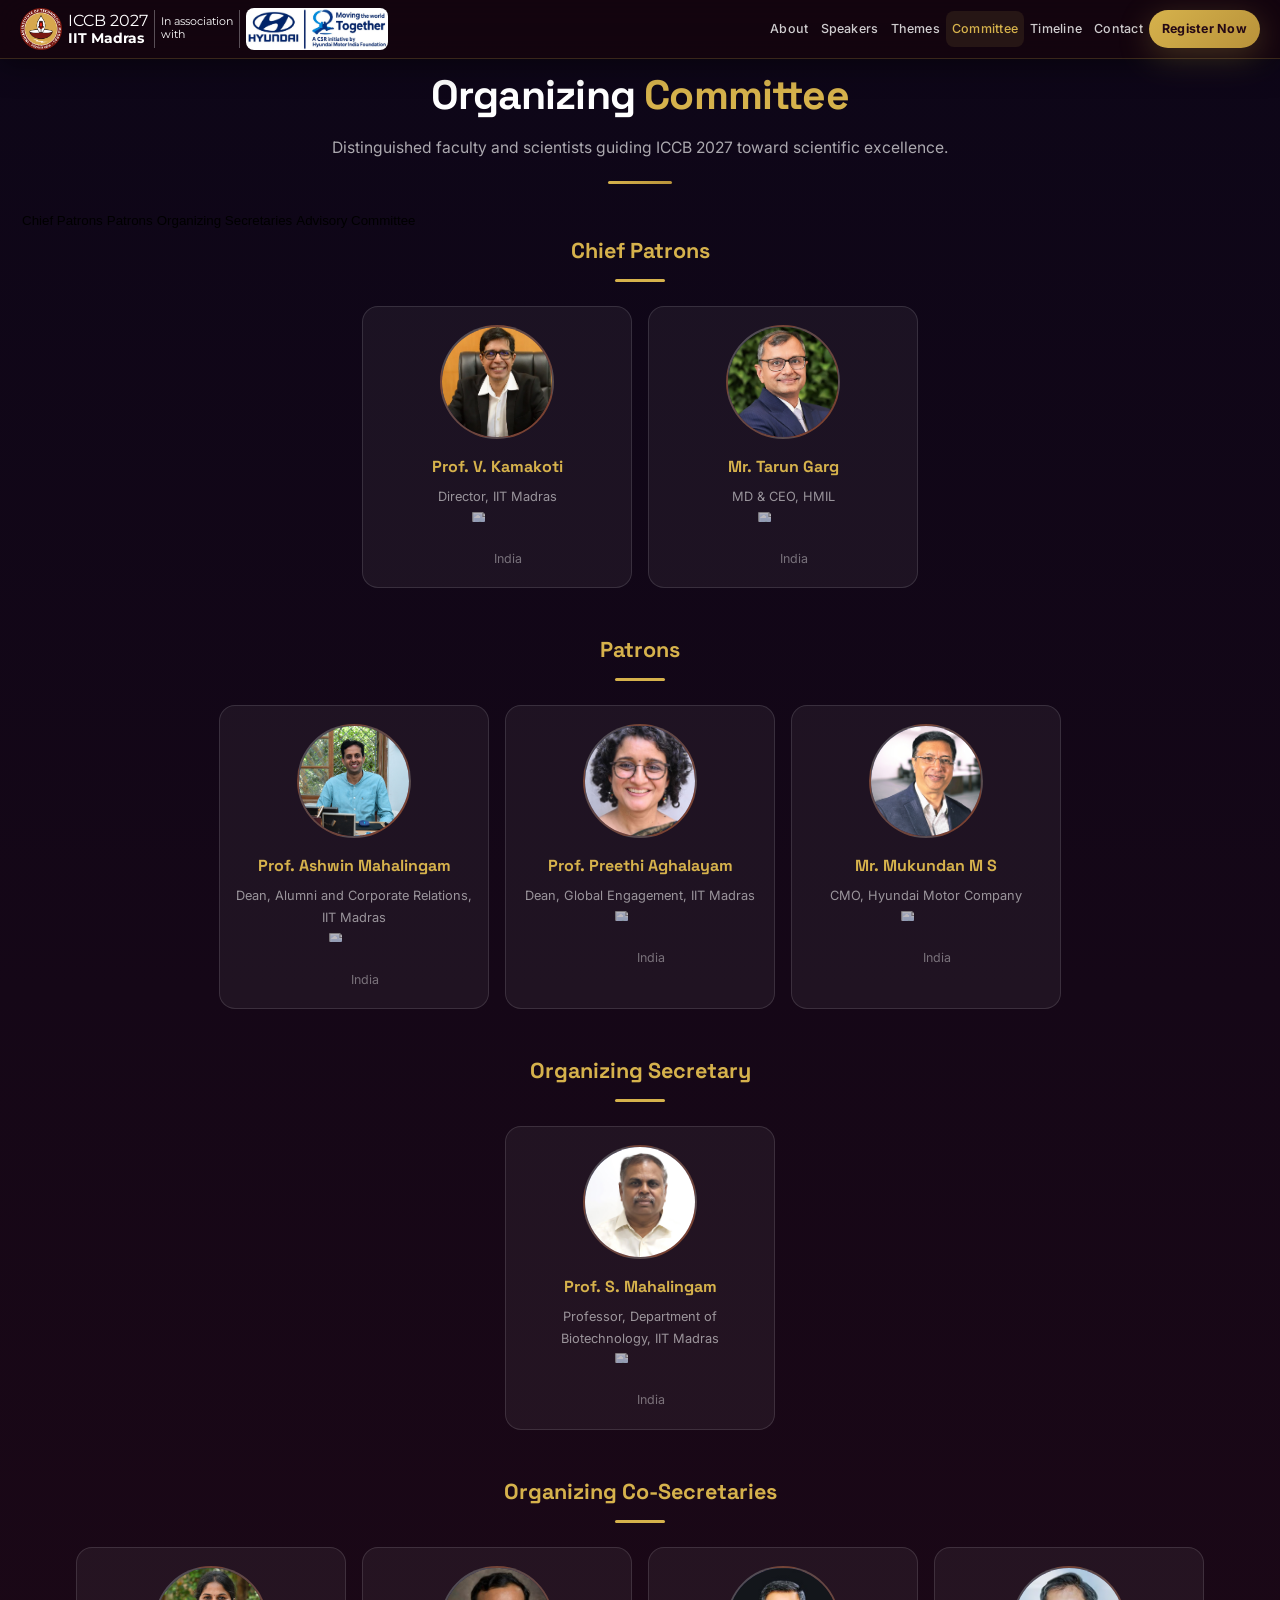
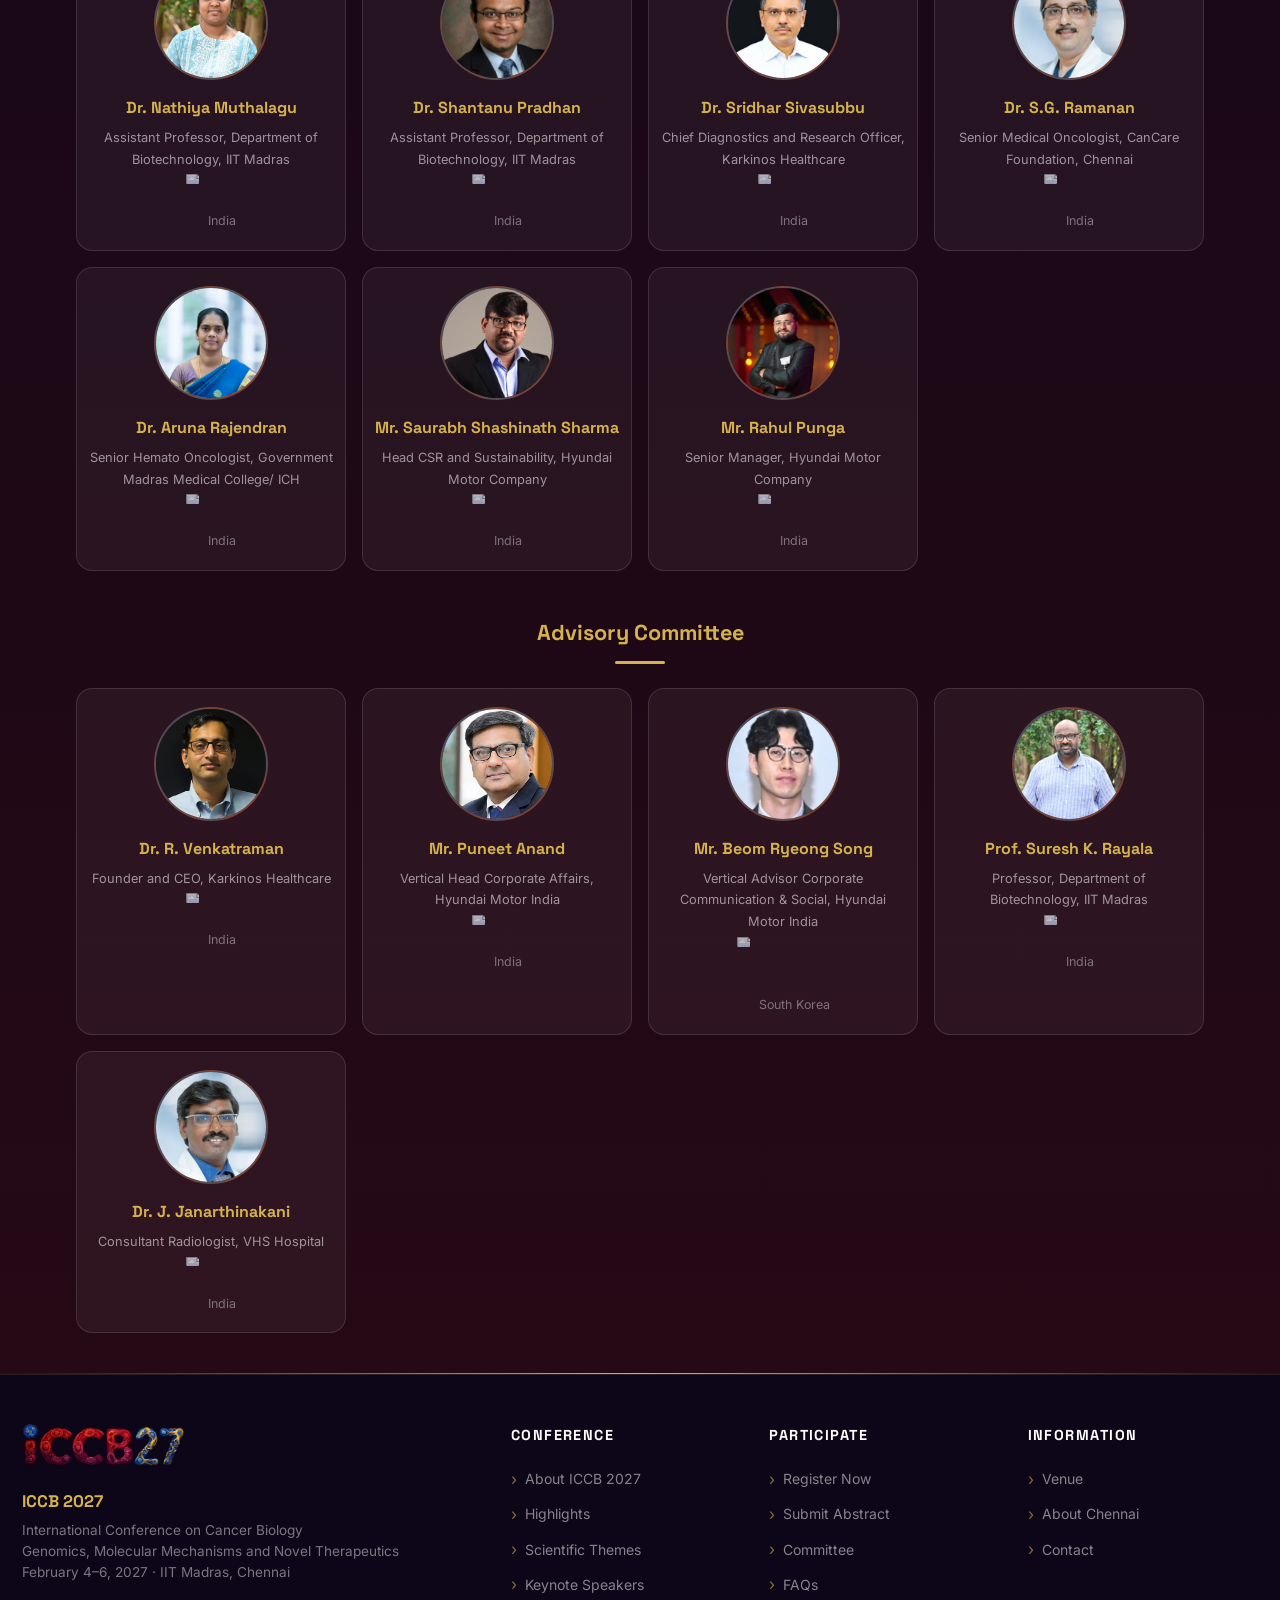
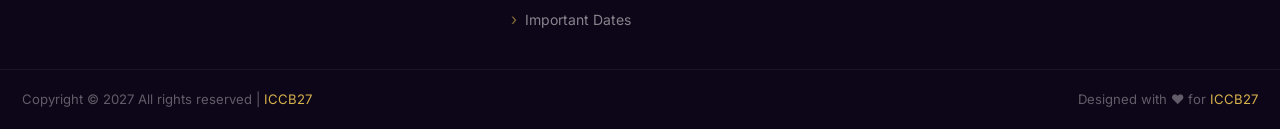
==== commit 983b4ce9: "Refactor CSS for theme and card styles - Improved readability by formatting theme card styles with p" ====
--- a/organizing_committee.html
+++ b/organizing_committee.html
@@ -122,30 +122,28 @@
                 <h3 class="committee-group-title">Chief Patrons</h3>
                 <div class="committee-grid">
                     <div class="committee-card chief reveal reveal-delay-1">
-                        <div class="committee-avatar">
-                            <svg viewBox="0 0 40 40" fill="none" xmlns="http://www.w3.org/2000/svg" aria-hidden="true">
-                                <circle cx="20" cy="14" r="8" fill="rgba(214,178,76,0.5)" stroke="rgba(214,178,76,0.8)"
-                                    stroke-width="1.2" />
-                                <ellipse cx="20" cy="32" rx="12" ry="8" fill="rgba(214,178,76,0.4)"
-                                    stroke="rgba(214,178,76,0.7)" stroke-width="1.2" />
-                            </svg>
-                        </div>
-                        <h4 class="committee-name">Prof. V. Kamakoti</h4>
-                        <p class="committee-role">Chief Patron</p>
-                        <!-- <p class="committee-dept">Director, Indian Institute of Technology Madras</p>-->
+                        <div aria-label="committee placeholder" class="avatar-sm">
+                            <img alt="Tej Mallu A.C." src="assets/committee/Kamakoti.jpg" />
+                        </div>
+                        <h4 class="c-name">Prof. V. Kamakoti</h4>
+                        <!-- <p class="committee-role">Chief Patron</p> -->
+                        <p class="c-role">Director, IIT Madras</p>
+                        <p class="c-country"><img alt="India flag" class="country-flag" height="15"
+                                src="https://flagcdn.com/20x15/in.png"
+                                srcset="https://flagcdn.com/40x30/in.png 2x, https://flagcdn.com/60x45/in.png 3x"
+                                width="20" /> India</p>
                     </div>
                     <div class="committee-card chief reveal reveal-delay-2">
-                        <div class="committee-avatar">
-                            <svg viewBox="0 0 40 40" fill="none" xmlns="http://www.w3.org/2000/svg" aria-hidden="true">
-                                <circle cx="20" cy="14" r="8" fill="rgba(214,178,76,0.5)" stroke="rgba(214,178,76,0.8)"
-                                    stroke-width="1.2" />
-                                <ellipse cx="20" cy="32" rx="12" ry="8" fill="rgba(214,178,76,0.4)"
-                                    stroke="rgba(214,178,76,0.7)" stroke-width="1.2" />
-                            </svg>
-                        </div>
-                        <h4 class="committee-name">Mr. Tarun Garg</h4>
-                        <p class="committee-role">Chief Patron</p>
-                        <!--<p class="committee-dept">Hyundai Motor India Foundation</p>-->
+                        <div aria-label="committee placeholder" class="avatar-sm">
+                            <img alt="Tej Mallu A.C." src="assets/committee/Tarun-Garg.jpg" />
+                        </div>
+                        <h4 class="c-name">Mr. Tarun Garg</h4>
+                        <!-- <p class="committee-role">Chief Patron</p> -->
+                        <p class="c-role">MD & CEO, HMIL</p>
+                        <p class="c-country"><img alt="India flag" class="country-flag" height="15"
+                                src="https://flagcdn.com/20x15/in.png"
+                                srcset="https://flagcdn.com/40x30/in.png 2x, https://flagcdn.com/60x45/in.png 3x"
+                                width="20" /> India</p>
                     </div>
                 </div>
             </div>
@@ -155,43 +153,40 @@
                 <h3 class="committee-group-title">Patrons</h3>
                 <div class="committee-grid">
                     <div class="committee-card reveal reveal-delay-3">
-                        <div class="committee-avatar">
-                            <svg viewBox="0 0 40 40" fill="none" xmlns="http://www.w3.org/2000/svg" aria-hidden="true">
-                                <circle cx="20" cy="14" r="8" fill="rgba(39,83,156,0.5)" stroke="rgba(39,83,156,0.8)"
-                                    stroke-width="1.2" />
-                                <ellipse cx="20" cy="32" rx="12" ry="8" fill="rgba(39,83,156,0.4)"
-                                    stroke="rgba(39,83,156,0.7)" stroke-width="1.2" />
-                            </svg>
-                        </div>
-                        <h4 class="committee-name">Prof. Ashwin Mahalingam</h4>
-                        <p class="committee-role">Patron</p>
-                        <!-- <p class="committee-dept">Head, Dept. of Biotechnology, IIT Madras</p> -->
+                        <div aria-label="committee placeholder" class="avatar-sm">
+                            <img alt="Tej Mallu A.C." src="assets/committee/Ashwin-Mahalingam.jpg" />
+                        </div>
+                        <h4 class="c-name">Prof. Ashwin Mahalingam</h4>
+                        <!-- <p class="committee-role">Patron</p> -->
+                        <p class="c-role">Dean, Alumni and Corporate Relations, IIT Madras</p>
+                        <p class="c-country"><img alt="India flag" class="country-flag" height="15"
+                                src="https://flagcdn.com/20x15/in.png"
+                                srcset="https://flagcdn.com/40x30/in.png 2x, https://flagcdn.com/60x45/in.png 3x"
+                                width="20" /> India</p>
                     </div>
                     <div class="committee-card reveal reveal-delay-1">
-                        <div class="committee-avatar">
-                            <svg viewBox="0 0 40 40" fill="none" xmlns="http://www.w3.org/2000/svg" aria-hidden="true">
-                                <circle cx="20" cy="14" r="8" fill="rgba(39,83,156,0.5)" stroke="rgba(39,83,156,0.8)"
-                                    stroke-width="1.2" />
-                                <ellipse cx="20" cy="32" rx="12" ry="8" fill="rgba(39,83,156,0.4)"
-                                    stroke="rgba(39,83,156,0.7)" stroke-width="1.2" />
-                            </svg>
-                        </div>
-                        <h4 class="committee-name">Prof. Preethi Aghalayam</h4>
-                        <p class="committee-role">Patron</p>
-                        <!-- <p class="committee-dept">Department of Biotechnology, Govt. of India</p> -->
+                        <div aria-label="committee placeholder" class="avatar-sm">
+                            <img alt="Tej Mallu A.C." src="assets/committee/Preeti-aghalayam.jpg" />
+                        </div>
+                        <h4 class="c-name">Prof. Preethi Aghalayam</h4>
+                        <!-- <p class="committee-role">Patron</p> -->
+                        <p class="c-role">Dean, Global Engagement, IIT Madras</p>
+                        <p class="c-country"><img alt="India flag" class="country-flag" height="15"
+                                src="https://flagcdn.com/20x15/in.png"
+                                srcset="https://flagcdn.com/40x30/in.png 2x, https://flagcdn.com/60x45/in.png 3x"
+                                width="20" /> India</p>
                     </div>
                     <div class="committee-card reveal reveal-delay-1">
-                        <div class="committee-avatar">
-                            <svg viewBox="0 0 40 40" fill="none" xmlns="http://www.w3.org/2000/svg" aria-hidden="true">
-                                <circle cx="20" cy="14" r="8" fill="rgba(39,83,156,0.5)" stroke="rgba(39,83,156,0.8)"
-                                    stroke-width="1.2" />
-                                <ellipse cx="20" cy="32" rx="12" ry="8" fill="rgba(39,83,156,0.4)"
-                                    stroke="rgba(39,83,156,0.7)" stroke-width="1.2" />
-                            </svg>
-                        </div>
-                        <h4 class="committee-name">Mr. Mukundan M S</h4>
-                        <p class="committee-role">Patron</p>
-                        <!--<p class="committee-dept">Dean of Research, IIT Madras</p>-->
+                        <div aria-label="committee placeholder" class="avatar-sm">
+                            <img alt="Tej Mallu A.C." src="assets/committee/Mukundan.jpg" />
+                        </div>
+                        <h4 class="c-name">Mr. Mukundan M S</h4>
+                        <!-- <p class="committee-role">Patron</p> -->
+                        <p class="c-role">CMO, Hyundai Motor Company</p>
+                        <p class="c-country"><img alt="India flag" class="country-flag" height="15"
+                                src="https://flagcdn.com/20x15/in.png"
+                                srcset="https://flagcdn.com/40x30/in.png 2x, https://flagcdn.com/60x45/in.png 3x"
+                                width="20" /> India</p>
                     </div>
                 </div>
             </div>
@@ -201,17 +196,16 @@
                 <h3 class="committee-group-title">Organizing Secretary</h3>
                 <div class="committee-grid">
                     <div class="committee-card reveal reveal-delay-1">
-                        <div class="committee-avatar">
-                            <svg viewBox="0 0 40 40" fill="none" xmlns="http://www.w3.org/2000/svg" aria-hidden="true">
-                                <circle cx="20" cy="14" r="8" fill="rgba(153,34,33,0.5)" stroke="rgba(153,34,33,0.8)"
-                                    stroke-width="1.2" />
-                                <ellipse cx="20" cy="32" rx="12" ry="8" fill="rgba(153,34,33,0.4)"
-                                    stroke="rgba(153,34,33,0.7)" stroke-width="1.2" />
-                            </svg>
-                        </div>
-                        <h4 class="committee-name">Prof. S. Mahalingam</h4>
-                        <p class="committee-role">Organizing Secretary</p>
-                        <!-- <p class="committee-dept">Hyundai Centre for Cancer Genomics, IIT Madras</p> -->
+                        <div aria-label="committee placeholder" class="avatar-sm">
+                            <img alt="Tej Mallu A.C." src="assets/committee/Mahalingam.jpg" />
+                        </div>
+                        <h4 class="c-name">Prof. S. Mahalingam</h4>
+                        <!-- <p class="committee-role">Organizing Secretary</p> -->
+                        <p class="c-role">Professor, Department of Biotechnology, IIT Madras</p>
+                        <p class="c-country"><img alt="India flag" class="country-flag" height="15"
+                                src="https://flagcdn.com/20x15/in.png"
+                                srcset="https://flagcdn.com/40x30/in.png 2x, https://flagcdn.com/60x45/in.png 3x"
+                                width="20" /> India</p>
                     </div>
                 </div>
             </div>
@@ -221,101 +215,88 @@
                 <h3 class="committee-group-title">Organizing Co-Secretaries</h3>
                 <div class="committee-grid">
                     <div class="committee-card reveal reveal-delay-2">
-                        <div class="committee-avatar">
-                            <svg viewBox="0 0 40 40" fill="none" xmlns="http://www.w3.org/2000/svg" aria-hidden="true">
-                                <circle cx="20" cy="14" r="8" fill="rgba(153,34,33,0.5)" stroke="rgba(153,34,33,0.8)"
-                                    stroke-width="1.2" />
-                                <ellipse cx="20" cy="32" rx="12" ry="8" fill="rgba(153,34,33,0.4)"
-                                    stroke="rgba(153,34,33,0.7)" stroke-width="1.2" />
-                            </svg>
-                        </div>
-                        <h4 class="committee-name">Dr. Nathiya Muthalagu</h4>
-                        <p class="committee-role">Organizing Co-Secretary</p>
-                        <!-- <p class="committee-dept">National Cancer Tissue Biobank, IIT Madras</p> -->
-                    </div>
-                    <div class="committee-card reveal reveal-delay-2">
-                        <div class="committee-avatar">
-                            <svg viewBox="0 0 40 40" fill="none" xmlns="http://www.w3.org/2000/svg" aria-hidden="true">
-                                <circle cx="20" cy="14" r="8" fill="rgba(153,34,33,0.5)" stroke="rgba(153,34,33,0.8)"
-                                    stroke-width="1.2" />
-                                <ellipse cx="20" cy="32" rx="12" ry="8" fill="rgba(153,34,33,0.4)"
-                                    stroke="rgba(153,34,33,0.7)" stroke-width="1.2" />
-                            </svg>
-
-                        </div>
-                        <h4 class="committee-name">Dr. Shantanu Pradhan</h4>
-                        <p class="committee-role">Organizing Co-Secretary</p>
-                        <!-- <p class="committee-dept">National Cancer Tissue Biobank, IIT Madras</p> -->
-                    </div>
-                    <div class="committee-card reveal reveal-delay-2">
-                        <div class="committee-avatar">
-                            <svg viewBox="0 0 40 40" fill="none" xmlns="http://www.w3.org/2000/svg" aria-hidden="true">
-                                <circle cx="20" cy="14" r="8" fill="rgba(153,34,33,0.5)" stroke="rgba(153,34,33,0.8)"
-                                    stroke-width="1.2" />
-                                <ellipse cx="20" cy="32" rx="12" ry="8" fill="rgba(153,34,33,0.4)"
-                                    stroke="rgba(153,34,33,0.7)" stroke-width="1.2" />
-                            </svg>
-
-                        </div>
-                        <h4 class="committee-name">Dr. Sridhar Sivasubbu</h4>
-                        <p class="committee-role">Organizing Co-Secretary</p>
-                        <!-- <p class="committee-dept">National Cancer Tissue Biobank, IIT Madras</p> -->
-                    </div>
-                    <div class="committee-card reveal reveal-delay-2">
-                        <div class="committee-avatar">
-                            <svg viewBox="0 0 40 40" fill="none" xmlns="http://www.w3.org/2000/svg" aria-hidden="true">
-                                <circle cx="20" cy="14" r="8" fill="rgba(153,34,33,0.5)" stroke="rgba(153,34,33,0.8)"
-                                    stroke-width="1.2" />
-                                <ellipse cx="20" cy="32" rx="12" ry="8" fill="rgba(153,34,33,0.4)"
-                                    stroke="rgba(153,34,33,0.7)" stroke-width="1.2" />
-                            </svg>
-
-                        </div>
-                        <h4 class="committee-name">Dr. S.G. Ramanan</h4>
-                        <p class="committee-role">Organizing Co-Secretary</p>
-                        <!-- <p class="committee-dept">National Cancer Tissue Biobank, IIT Madras</p> -->
-                    </div>
-                    <div class="committee-card reveal reveal-delay-2">
-                        <div class="committee-avatar">
-                            <svg viewBox="0 0 40 40" fill="none" xmlns="http://www.w3.org/2000/svg" aria-hidden="true">
-                                <circle cx="20" cy="14" r="8" fill="rgba(153,34,33,0.5)" stroke="rgba(153,34,33,0.8)"
-                                    stroke-width="1.2" />
-                                <ellipse cx="20" cy="32" rx="12" ry="8" fill="rgba(153,34,33,0.4)"
-                                    stroke="rgba(153,34,33,0.7)" stroke-width="1.2" />
-                            </svg>
-
-                        </div>
-                        <h4 class="committee-name">Dr. Aruna Rajendran</h4>
-                        <p class="committee-role">Organizing Co-Secretary</p>
-                        <!-- <p class="committee-dept">National Cancer Tissue Biobank, IIT Madras</p> -->
-                    </div>
-                    <div class="committee-card reveal reveal-delay-2">
-                        <div class="committee-avatar">
-                            <svg viewBox="0 0 40 40" fill="none" xmlns="http://www.w3.org/2000/svg" aria-hidden="true">
-                                <circle cx="20" cy="14" r="8" fill="rgba(153,34,33,0.5)" stroke="rgba(153,34,33,0.8)"
-                                    stroke-width="1.2" />
-                                <ellipse cx="20" cy="32" rx="12" ry="8" fill="rgba(153,34,33,0.4)"
-                                    stroke="rgba(153,34,33,0.7)" stroke-width="1.2" />
-                            </svg>
-
-                        </div>
-                        <h4 class="committee-name">Mr. Saurabh Shashinath Sharma</h4>
-                        <p class="committee-role">Organizing Co-Secretary</p>
-                        <!-- <p class="committee-dept">National Cancer Tissue Biobank, IIT Madras</p> -->
-                    </div>
-                    <div class="committee-card reveal reveal-delay-2">
-                        <div class="committee-avatar">
-                            <svg viewBox="0 0 40 40" fill="none" xmlns="http://www.w3.org/2000/svg" aria-hidden="true">
-                                <circle cx="20" cy="14" r="8" fill="rgba(153,34,33,0.5)" stroke="rgba(153,34,33,0.8)"
-                                    stroke-width="1.2" />
-                                <ellipse cx="20" cy="32" rx="12" ry="8" fill="rgba(153,34,33,0.4)"
-                                    stroke="rgba(153,34,33,0.7)" stroke-width="1.2" />
-                            </svg>
-
-                        </div>
-                        <h4 class="committee-name">Mr. Rahul Punga</h4>
-                        <p class="committee-role">Organizing Co-Secretary</p>
-                        <!-- <p class="committee-dept">National Cancer Tissue Biobank, IIT Madras</p> -->
+                        <div aria-label="committee placeholder" class="avatar-sm">
+                            <img alt="Tej Mallu A.C." src="assets/committee/Nathiya.jpg" />
+                        </div>
+                        <h4 class="c-name">Dr. Nathiya Muthalagu</h4>
+                        <!-- <p class="committee-role">Organizing Co-Secretary</p> -->
+                        <p class="c-role">Assistant Professor, Department of Biotechnology, IIT Madras</p>
+                        <p class="c-country"><img alt="India flag" class="country-flag" height="15"
+                                src="https://flagcdn.com/20x15/in.png"
+                                srcset="https://flagcdn.com/40x30/in.png 2x, https://flagcdn.com/60x45/in.png 3x"
+                                width="20" /> India</p>
+                    </div>
+                    <div class="committee-card reveal reveal-delay-2">
+                        <div aria-label="committee placeholder" class="avatar-sm">
+                            <img alt="Tej Mallu A.C." src="assets/committee/Shantanu-Pradhan.jpg" />
+                        </div>
+                        <h4 class="c-name">Dr. Shantanu Pradhan</h4>
+                        <!-- <p class="committee-role">Organizing Co-Secretary</p> -->
+                        <p class="c-role">Assistant Professor, Department of Biotechnology, IIT Madras</p>
+                        <p class="c-country"><img alt="India flag" class="country-flag" height="15"
+                                src="https://flagcdn.com/20x15/in.png"
+                                srcset="https://flagcdn.com/40x30/in.png 2x, https://flagcdn.com/60x45/in.png 3x"
+                                width="20" /> India</p>
+                    </div>
+                    <div class="committee-card reveal reveal-delay-2">
+                        <div aria-label="committee placeholder" class="avatar-sm">
+                            <img alt="Tej Mallu A.C." src="assets/committee/Sridhar-Sivasubbu.jpg" />
+                        </div>
+                        <h4 class="c-name">Dr. Sridhar Sivasubbu</h4>
+                        <!-- <p class="committee-role">Organizing Co-Secretary</p> -->
+                        <p class="c-role">Chief Diagnostics and Research Officer, Karkinos Healthcare</p>
+                        <p class="c-country"><img alt="India flag" class="country-flag" height="15"
+                                src="https://flagcdn.com/20x15/in.png"
+                                srcset="https://flagcdn.com/40x30/in.png 2x, https://flagcdn.com/60x45/in.png 3x"
+                                width="20" /> India</p>
+                    </div>
+                    <div class="committee-card reveal reveal-delay-2">
+                        <div aria-label="committee placeholder" class="avatar-sm">
+                            <img alt="Tej Mallu A.C." src="assets/committee/Ramanan.jpg" />
+                        </div>
+                        <h4 class="c-name">Dr. S.G. Ramanan</h4>
+                        <!-- <p class="committee-role">Organizing Co-Secretary</p> -->
+                        <p class="c-role">Senior Medical Oncologist, CanCare Foundation, Chennai</p>
+                        <p class="c-country"><img alt="India flag" class="country-flag" height="15"
+                                src="https://flagcdn.com/20x15/in.png"
+                                srcset="https://flagcdn.com/40x30/in.png 2x, https://flagcdn.com/60x45/in.png 3x"
+                                width="20" /> India</p>
+                    </div>
+                    <div class="committee-card reveal reveal-delay-2">
+                        <div aria-label="committee placeholder" class="avatar-sm">
+                            <img alt="Tej Mallu A.C." src="assets/committee/Aruna-Rajendran.jpg" />
+                        </div>
+                        <h4 class="c-name">Dr. Aruna Rajendran</h4>
+                        <!-- <p class="committee-role">Organizing Co-Secretary</p> -->
+                        <p class="c-role">Senior Hemato Oncologist, Government Madras Medical College/ ICH</p>
+                        <p class="c-country"><img alt="India flag" class="country-flag" height="15"
+                                src="https://flagcdn.com/20x15/in.png"
+                                srcset="https://flagcdn.com/40x30/in.png 2x, https://flagcdn.com/60x45/in.png 3x"
+                                width="20" /> India</p>
+                    </div>
+                    <div class="committee-card reveal reveal-delay-2">
+                        <div aria-label="committee placeholder" class="avatar-sm">
+                            <img alt="Tej Mallu A.C." src="assets/committee/Saurabh-Sashinath-Sharma.jpg" />
+                        </div>
+                        <h4 class="c-name">Mr. Saurabh Shashinath Sharma</h4>
+                        <!-- <p class="committee-role">Organizing Co-Secretary</p> -->
+                        <p class="c-role">Head CSR and Sustainability, Hyundai Motor Company</p>
+                        <p class="c-country"><img alt="India flag" class="country-flag" height="15"
+                                src="https://flagcdn.com/20x15/in.png"
+                                srcset="https://flagcdn.com/40x30/in.png 2x, https://flagcdn.com/60x45/in.png 3x"
+                                width="20" /> India</p>
+                    </div>
+                    <div class="committee-card reveal reveal-delay-2">
+                        <div aria-label="committee placeholder" class="avatar-sm">
+                            <img alt="Tej Mallu A.C." src="assets/committee/Rahul-Punga.jpg" />
+                        </div>
+                        <h4 class="c-name">Mr. Rahul Punga</h4>
+                        <!-- <p class="committee-role">Organizing Co-Secretary</p> -->
+                        <p class="c-role">Senior Manager, Hyundai Motor Company</p>
+                        <p class="c-country"><img alt="India flag" class="country-flag" height="15"
+                                src="https://flagcdn.com/20x15/in.png"
+                                srcset="https://flagcdn.com/40x30/in.png 2x, https://flagcdn.com/60x45/in.png 3x"
+                                width="20" /> India</p>
                     </div>
                 </div>
             </div>
@@ -325,69 +306,66 @@
                 <h3 class="committee-group-title">Advisory Committee</h3>
                 <div class="committee-grid">
                     <div class="committee-card reveal reveal-delay-1">
-                        <div class="committee-avatar">
-                            <svg viewBox="0 0 40 40" fill="none" xmlns="http://www.w3.org/2000/svg" aria-hidden="true">
-                                <circle cx="20" cy="14" r="8" fill="rgba(92,15,29,0.5)" stroke="rgba(92,15,29,0.8)"
-                                    stroke-width="1.2" />
-                                <ellipse cx="20" cy="32" rx="12" ry="8" fill="rgba(92,15,29,0.4)"
-                                    stroke="rgba(92,15,29,0.7)" stroke-width="1.2" />
-                            </svg>
-                        </div>
-                        <h4 class="committee-name">Dr. R. Venkatraman</h4>
-                        <p class="committee-role">Committee Member</p>
-                        <!-- <p class="committee-dept">Dept. of Biotechnology, IIT Madras</p> -->
-                    </div>
-                    <div class="committee-card reveal reveal-delay-2">
-                        <div class="committee-avatar">
-                            <svg viewBox="0 0 40 40" fill="none" xmlns="http://www.w3.org/2000/svg" aria-hidden="true">
-                                <circle cx="20" cy="14" r="8" fill="rgba(92,15,29,0.5)" stroke="rgba(92,15,29,0.8)"
-                                    stroke-width="1.2" />
-                                <ellipse cx="20" cy="32" rx="12" ry="8" fill="rgba(92,15,29,0.4)"
-                                    stroke="rgba(92,15,29,0.7)" stroke-width="1.2" />
-                            </svg>
-                        </div>
-                        <h4 class="committee-name">Mr. Puneet Anand</h4>
-                        <p class="committee-role">Committee Member</p>
-                        <!-- <p class="committee-dept">Dept. of Biotechnology, IIT Madras</p> -->
-                    </div>
-                    <div class="committee-card reveal reveal-delay-2">
-                        <div class="committee-avatar">
-                            <svg viewBox="0 0 40 40" fill="none" xmlns="http://www.w3.org/2000/svg" aria-hidden="true">
-                                <circle cx="20" cy="14" r="8" fill="rgba(92,15,29,0.5)" stroke="rgba(92,15,29,0.8)"
-                                    stroke-width="1.2" />
-                                <ellipse cx="20" cy="32" rx="12" ry="8" fill="rgba(92,15,29,0.4)"
-                                    stroke="rgba(92,15,29,0.7)" stroke-width="1.2" />
-                            </svg>
-                        </div>
-                        <h4 class="committee-name">Mr. Beom Ryeong Song</h4>
-                        <p class="committee-role">Committee Member</p>
-                        <!-- <p class="committee-dept">Dept. of Biotechnology, IIT Madras</p> -->
+                        <div aria-label="committee placeholder" class="avatar-sm">
+                            <img alt="Tej Mallu A.C." src="assets/committee/Venkataramanan.jpg" />
+                        </div>
+                        <h4 class="c-name">Dr. R. Venkatraman</h4>
+                        <!-- <p class="committee-role">Committee Member</p> -->
+                        <p class="c-role">Founder and CEO, Karkinos Healthcare</p>
+                        <p class="c-country"><img alt="India flag" class="country-flag" height="15"
+                                src="https://flagcdn.com/20x15/in.png"
+                                srcset="https://flagcdn.com/40x30/in.png 2x, https://flagcdn.com/60x45/in.png 3x"
+                                width="20" /> India</p>
+                    </div>
+                    <div class="committee-card reveal reveal-delay-2">
+                        <div aria-label="committee placeholder" class="avatar-sm">
+                            <img alt="Tej Mallu A.C." src="assets/committee/Puneet-Anand.jpg" />
+                        </div>
+                        <h4 class="c-name">Mr. Puneet Anand</h4>
+                        <!-- <p class="committee-role">Committee Member</p> -->
+                        <p class="c-role">Vertical Head Corporate Affairs, Hyundai Motor India</p>
+                        <p class="c-country"><img alt="India flag" class="country-flag" height="15"
+                                src="https://flagcdn.com/20x15/in.png"
+                                srcset="https://flagcdn.com/40x30/in.png 2x, https://flagcdn.com/60x45/in.png 3x"
+                                width="20" /> India</p>
+                    </div>
+                    <div class="committee-card reveal reveal-delay-2">
+                        <div aria-label="committee placeholder" class="avatar-sm">
+                            <img alt="Tej Mallu A.C." src="assets/committee/Beom-Ryeong-Song.jpg" />
+                        </div>
+                        <h4 class="c-name">Mr. Beom Ryeong Song</h4>
+                        <!-- <p class="committee-role">Committee Member</p> -->
+                        <p class="c-role">Vertical Advisor Corporate Communication & Social, Hyundai Motor India
+                        </p>
+                        <p class="c-country">
+                            <img src="https://flagcdn.com/20x15/kr.png"
+                                srcset="https://flagcdn.com/40x30/kr.png 2x, https://flagcdn.com/60x45/kr.png 3x"
+                                width="16" height="12" alt="South Korea flag" class="country-flag" /> South Korea
+                        </p>
                     </div>
                     <div class="committee-card reveal reveal-delay-3">
-                        <div class="committee-avatar">
-                            <svg viewBox="0 0 40 40" fill="none" xmlns="http://www.w3.org/2000/svg" aria-hidden="true">
-                                <circle cx="20" cy="14" r="8" fill="rgba(92,15,29,0.5)" stroke="rgba(92,15,29,0.8)"
-                                    stroke-width="1.2" />
-                                <ellipse cx="20" cy="32" rx="12" ry="8" fill="rgba(92,15,29,0.4)"
-                                    stroke="rgba(92,15,29,0.7)" stroke-width="1.2" />
-                            </svg>
-                        </div>
-                        <h4 class="committee-name">Prof. Suresh K. Rayala</h4>
-                        <p class="committee-role">Committee Member</p>
-                        <!-- <p class="committee-dept">Hyundai Centre for Cancer Genomics</p> -->
+                        <div aria-label="committee placeholder" class="avatar-sm">
+                            <img alt="Tej Mallu A.C." src="assets/committee/Suresh-Rayala.jpg" />
+                        </div>
+                        <h4 class="c-name">Prof. Suresh K. Rayala</h4>
+                        <!-- <p class="committee-role">Committee Member</p> -->
+                        <p class="c-role">Professor, Department of Biotechnology, IIT Madras</p>
+                        <p class="c-country"><img alt="India flag" class="country-flag" height="15"
+                                src="https://flagcdn.com/20x15/in.png"
+                                srcset="https://flagcdn.com/40x30/in.png 2x, https://flagcdn.com/60x45/in.png 3x"
+                                width="20" /> India</p>
                     </div>
                     <div class="committee-card reveal reveal-delay-4">
-                        <div class="committee-avatar">
-                            <svg viewBox="0 0 40 40" fill="none" xmlns="http://www.w3.org/2000/svg" aria-hidden="true">
-                                <circle cx="20" cy="14" r="8" fill="rgba(92,15,29,0.5)" stroke="rgba(92,15,29,0.8)"
-                                    stroke-width="1.2" />
-                                <ellipse cx="20" cy="32" rx="12" ry="8" fill="rgba(92,15,29,0.4)"
-                                    stroke="rgba(92,15,29,0.7)" stroke-width="1.2" />
-                            </svg>
-                        </div>
-                        <h4 class="committee-name">Dr. J. Janarthinakani</h4>
-                        <p class="committee-role">Committee Member</p>
-                        <!-- <p class="committee-dept">National Cancer Tissue Biobank</p> -->
+                        <div aria-label="committee placeholder" class="avatar-sm">
+                            <img alt="Tej Mallu A.C." src="assets/committee/Janarthana-Kani.jpg" />
+                        </div>
+                        <h4 class="c-name">Dr. J. Janarthinakani</h4>
+                        <!-- <p class="committee-role">Committee Member</p> -->
+                        <p class="c-role">Consultant Radiologist, VHS Hospital</p>
+                        <p class="c-country"><img alt="India flag" class="country-flag" height="15"
+                                src="https://flagcdn.com/20x15/in.png"
+                                srcset="https://flagcdn.com/40x30/in.png 2x, https://flagcdn.com/60x45/in.png 3x"
+                                width="20" /> India</p>
                     </div>
                 </div>
             </div>
--- a/styles.css
+++ b/styles.css
@@ -153,13 +153,16 @@
    ============================================================ */
 #scroll-progress {
   position: fixed;
-  top: 70px;
+  top: 0;
   left: 0;
+  width: 100%;
   height: 3px;
   background: linear-gradient(90deg, var(--dna-gold), var(--cellular-red), var(--molecular-blue));
-  z-index: 10000;
-  width: 0%;
-  transition: width 0.1s linear;
+  z-index: 10001;
+  transform: scaleX(0);
+  transform-origin: left center;
+  transition: transform 0.1s linear;
+  will-change: transform;
 }
 
 /* ============================================================
@@ -508,7 +511,7 @@
   font-family: var(--font-heading);
   font-weight: 700;
 
-  font-size: clamp(2.5rem, 4vw, 4rem);
+  font-size: clamp(2rem, 3.5vw, 3rem);
   line-height: 1.08;
   letter-spacing: -0.025em;
 
@@ -722,7 +725,7 @@
    ============================================================ */
 
 #hero .hero-actions {
-  display: flex;
+  display: none;
   justify-content: center;
   align-items: center;
   gap: 12px;
@@ -817,7 +820,7 @@
   }
 
   #hero .hero-logo img {
-    height: 132px;
+    height: 125px;
   }
 
   #hero #hero-logo-svg {
@@ -825,7 +828,7 @@
   }
 
   #hero .hero-title {
-    font-size: 3.25rem;
+    font-size: 3rem;
   }
 
   #hero .line1 {
@@ -859,7 +862,7 @@
   }
 
   #hero .hero-logo img {
-    height: clamp(94px, 8.5vw, 116px);
+    height: clamp(85px, 8vw, 105px);
   }
 
   #hero #hero-logo-svg {
@@ -907,7 +910,7 @@
   }
 
   #hero .hero-logo img {
-    height: 104px;
+    height: 100px;
   }
 
   #hero #hero-logo-svg {
@@ -948,7 +951,7 @@
   display: flex;
   align-items: center;
   justify-content: center;
-  gap: clamp(8px, 1vw, 10px);
+  gap: clamp(8px, 1vw, 8px);
   margin: 20px auto 0;
   padding: clamp(10px, 1vw, 24px);
   padding: clamp(10px, 1.vw, 24px);
@@ -973,7 +976,7 @@
 
 #hero .countdown-item span {
   font-family: var(--font-numbers);
-  font-size: clamp(1.2rem, 2.3vw, 1.8rem);
+  font-size: clamp(0.75rem, 2vw, 1rem);
   font-weight: 700;
   line-height: 1;
 
@@ -983,7 +986,7 @@
 #hero .countdown-item small {
   margin-top: 6px;
 
-  font-size: clamp(0.54rem, 0.8vw, 0.68rem);
+  font-size: clamp(0.5rem, 0.8vw, 0.6rem);
   font-weight: 500;
 
   text-transform: uppercase;
@@ -1271,9 +1274,14 @@
 
 .about-grid {
   display: grid;
-  grid-template-columns: 1fr 1fr;
+  grid-template-columns: repeat(2, minmax(0, 1fr));
   gap: 60px;
   align-items: center;
+}
+
+.about-content,
+.about-visual {
+  min-width: 0;
 }
 
 .about-content .section-header {
@@ -1349,6 +1357,33 @@
 
 .about-visual {
   position: relative;
+}
+
+@media (min-width: 1101px) {
+  .about-visual .iccb-themes__stage {
+    grid-template-columns: repeat(3, minmax(0, 1fr));
+    height: 568px;
+  }
+
+  .about-visual .iccb-themes__canvas {
+    position: absolute;
+    top: 50%;
+    left: 50%;
+    width: 123%;
+    height: 100%;
+    transform: translate(-50%, -50%);
+  }
+
+  .about-visual .iccb-theme-card {
+    width: 88%;
+    padding-block: 8px;
+  }
+
+  .about-visual .iccb-theme-card[data-theme="3"],
+  .about-visual .iccb-theme-card[data-theme="4"],
+  .about-visual .iccb-theme-card[data-theme="5"] {
+    justify-self: end;
+  }
 }
 
 /* ============================================================
@@ -1508,163 +1543,256 @@
 }
 
 /* ============================================================
-   SCIENTIFIC THEMES
-   ============================================================ */
-
-#themes {
-  background: linear-gradient(180deg,
-      var(--genomics-blue) 0%,
-      #0d0618 100%);
-}
-
-
-/* ============================================================
-   THEMES GRID
-   ============================================================ */
-
-.themes-grid {
+   SCIENTIFIC THEMES — Interactive helix
+   ============================================================ */
+
+/* #themes.iccb-themes {
+  color: var(--text-white);
+  background:
+    radial-gradient(ellipse at 50% 42%, rgba(39, 83, 156, 0.18), transparent 44%),
+    linear-gradient(180deg, var(--genomics-blue) 0%, #0d0618 54%, var(--midnight) 100%);
+} */
+
+.iccb-themes__header {
+  max-width: 820px;
+  margin: 0 auto 34px;
+  text-align: center;
+}
+
+.iccb-themes__eyebrow {
+  display: inline-block;
+  margin-bottom: 8px;
+  color: var(--dna-gold);
+  font-family: var(--font-numbers);
+  font-size: 0.72rem;
+  font-weight: 700;
+  letter-spacing: 0.12em;
+}
+
+#themes .section-title {
+  color: var(--text-white);
+}
+
+#themes .section-title .gold {
+  color: var(--dna-gold);
+}
+
+#themes .section-subtitle {
+  max-width: 650px;
+  margin: 0 auto;
+  color: var(--text-muted);
+}
+
+#themes .section-divider {
+  margin-top: 18px;
+}
+
+.iccb-themes__stage {
+  position: relative;
   display: grid;
-  grid-template-columns: repeat(5, 1fr);
-  gap: 16px;
-}
-
-
-/* ============================================================
-   THEME CARD
-   ============================================================ */
-
-.theme-card {
+  grid-template-columns: minmax(200px, 1fr) minmax(320px, 0.95fr) minmax(200px, 1fr);
+  grid-template-rows: repeat(3, minmax(156px, 1fr));
+  align-items: center;
+  min-height: 568px;
+  isolation: isolate;
+}
+
+.iccb-themes__dna {
+  position: relative;
+  grid-column: 2;
+  grid-row: 1 / 4;
+  align-self: stretch;
+  min-width: 0;
+}
+
+.iccb-themes__canvas {
+  display: block;
+  width: 100%;
+  height: 100%;
+  min-height: 470px;
+  outline: none;
+  cursor: grab;
+  touch-action: pan-y;
+}
+
+.iccb-themes__canvas:active {
+  cursor: grabbing;
+}
+
+.iccb-themes__canvas:focus-visible {
+  outline: 2px solid var(--molecular-blue);
+  outline-offset: -5px;
+  border-radius: var(--border-radius-sm);
+}
+
+.iccb-theme-card:focus-visible {
+  outline: 3px solid rgba(214, 178, 76, 0.78);
+  outline-offset: 3px;
+}
+
+.iccb-theme-card {
+  --theme-accent: #967327;
+  position: relative;
+  z-index: 1;
+  display: flex;
+  align-items: center;
+  gap: 10px;
+  padding: 12px 12px;
+  border: 1px solid var(--glass-border);
+  border-radius: var(--border-radius-sm);
   background: var(--glass-bg);
-  border: 1px solid var(--glass-border);
-  border-radius: var(--border-radius);
-  padding: 24px 16px;
-  text-align: center;
-  transition: all var(--transition-med);
-  cursor: default;
-  position: relative;
-  overflow: hidden;
-  /* Keeps all cards visually consistent */
-  min-height: 108px;
+  box-shadow: 0 3px 14px rgba(0, 0, 0, 0.12);
+  color: var(--text-white);
+  text-align: left;
+  transition: border-color 280ms ease, box-shadow 280ms ease, background 280ms ease;
+}
+
+.iccb-theme-card[data-theme="0"] {
+  --theme-accent: #967327;
+  grid-column: 1;
+  grid-row: 1;
+}
+
+.iccb-theme-card[data-theme="1"] {
+  --theme-accent: #315f9c;
+  grid-column: 1;
+  grid-row: 2;
+}
+
+.iccb-theme-card[data-theme="2"] {
+  --theme-accent: #675a93;
+  grid-column: 1;
+  grid-row: 3;
+}
+
+.iccb-theme-card[data-theme="3"] {
+  --theme-accent: #992221;
+  grid-column: 3;
+  grid-row: 1;
+}
+
+.iccb-theme-card[data-theme="4"] {
+  --theme-accent: #28798b;
+  grid-column: 3;
+  grid-row: 2;
+}
+
+.iccb-theme-card[data-theme="5"] {
+  --theme-accent: #a66d32;
+  grid-column: 3;
+  grid-row: 3;
+}
+
+.iccb-theme-card:hover,
+.iccb-theme-card.is-active {
+  border-color: color-mix(in srgb, var(--theme-accent) 60%, transparent);
+  background: rgba(255, 255, 255, 0.075);
+  box-shadow: 0 8px 22px rgba(0, 0, 0, 0.24);
+}
+
+.iccb-theme-card__icon {
+  display: grid;
+  width: 30px;
+  height: 30px;
+  flex: 0 0 30px;
+  place-items: center;
+  border: 1px solid color-mix(in srgb, var(--theme-accent) 48%, transparent);
+  border-radius: 50%;
+  background: color-mix(in srgb, var(--theme-accent) 12%, transparent);
+  color: var(--theme-accent);
+  font-size: 1rem;
+  transition: background 280ms ease, border-color 280ms ease;
+}
+
+.iccb-theme-card__icon svg {
+  width: 15px;
+  height: 15px;
+  fill: none;
+  stroke: currentColor;
+  stroke-width: 1.5;
+  stroke-linecap: round;
+  stroke-linejoin: round;
+}
+
+.iccb-theme-card.is-active .iccb-theme-card__icon {
+  border-color: color-mix(in srgb, var(--theme-accent) 68%, transparent);
+  background: color-mix(in srgb, var(--theme-accent) 20%, transparent);
+}
+
+.iccb-theme-card__copy {
+  display: grid;
+  min-width: 0;
+  gap: 4px;
+}
+
+.iccb-theme-card__name {
+  color: var(--text-white);
+  font-family: var(--font-heading);
+  font-size: 0.84rem;
+  font-weight: 600;
+  line-height: 1.3;
+}
+
+.iccb-theme-card__description {
+  color: var(--text-muted);
+  font-size: 0.76rem;
+  line-height: 1.45;
+}
+
+.iccb-theme-card__marker {
+  width: 7px;
+  height: 7px;
+  flex: 0 0 7px;
+  margin-left: auto;
+  border-radius: 50%;
+  background: var(--theme-accent);
+  opacity: 0.68;
+}
+
+.iccb-theme-card.is-active .iccb-theme-card__marker {
+  opacity: 1;
+  box-shadow: 0 0 0 4px color-mix(in srgb, var(--theme-accent) 18%, transparent);
+}
+
+.iccb-themes__details {
+  --theme-accent: #967327;
   display: flex;
-  flex-direction: column;
+  min-height: 86px;
   align-items: center;
   justify-content: center;
-  box-sizing: border-box;
-}
-
-
-/* ============================================================
-   CARD HOVER GRADIENT
-   ============================================================ */
-
-.theme-card::before {
-  content: "";
-  position: absolute;
-  inset: -1px;
-  background:
-    linear-gradient(135deg,
-      var(--dna-gold),
-      var(--cellular-red),
-      var(--molecular-blue));
-
-  border-radius: inherit;
-  opacity: 0;
-  transition: opacity var(--transition-med);
-  z-index: 0;
-}
-
-.theme-card:hover {
-  transform: translateY(-6px) scale(1.02);
-  box-shadow: var(--shadow-md);
-}
-
-.theme-card:hover::before {
-  opacity: 1;
-}
-
-/* ============================================================
-   CARD CONTENT
-   ============================================================ */
-
-.theme-card>* {
-  position: relative;
-  z-index: 1;
-}
-
-/* ============================================================
-   THEME NUMBER
-   ============================================================ */
-
-.theme-number {
-  display: block;
-  font-family: var(--font-numbers);
-  font-size: 0.7rem;
-  font-weight: 700;
-  color: rgba(214, 178, 76, 0.65);
-  letter-spacing: 0.15em;
-  text-transform: uppercase;
-  margin-bottom: 6px;
-}
-
-
-/* ============================================================
-   THEME ICON
-   ============================================================ */
-
-.theme-icon {
-  width: 42px;
-  height: 42px;
-  display: flex;
-  align-items: center;
-  justify-content: center;
-  margin: 0 auto 8px;
-  font-size: 1.9rem;
-  line-height: 1;
-  color: var(--molecular-blue);
-  transition:
-    transform var(--transition-med),
-    color var(--transition-med),
-    filter var(--transition-med);
-  filter:
-    drop-shadow(0 3px 6px rgba(70, 150, 230, 0.20));
-}
-
-
-/* ============================================================
-   ICON ITSELF
-   ============================================================ */
-
-.theme-icon i {
-  display: block;
-  line-height: 1;
-  font-style: normal;
-}
-
-
-/* ============================================================
-   ICON HOVER
-   ============================================================ */
-
-.theme-card:hover .theme-icon {
-  transform: scale(1.2);
-  color: var(--dna-gold);
-  filter:
-    drop-shadow(0 4px 10px rgba(214, 178, 76, 0.35));
-}
-
-
-/* ============================================================
-   THEME NAME
-   ============================================================ */
-
-.theme-name {
+  gap: 14px;
+  max-width: 720px;
+  margin: 20px auto 0;
+  padding: 15px 22px;
+  border-top: 1px solid rgba(255, 255, 255, 0.16);
+  border-bottom: 1px solid rgba(255, 255, 255, 0.16);
+  text-align: left;
+}
+
+.iccb-themes__details-indicator {
+  width: 4px;
+  height: 38px;
+  flex: 0 0 4px;
+  border-radius: 2px;
+  background: var(--theme-accent);
+  transition: background 280ms ease;
+}
+
+.iccb-themes__details-title {
+  margin: 0 0 2px;
+  color: var(--theme-accent);
   font-family: var(--font-heading);
+  font-size: 0.98rem;
   font-weight: 600;
-  font-size: 0.9rem;
-  color: var(--text-white);
-  line-height: 1.35;
+  line-height: 1.4;
+  transition: color 280ms ease;
+}
+
+.iccb-themes__details-copy {
   margin: 0;
-  text-align: center;
+  color: var(--text-muted);
+  font-size: 0.86rem;
+  line-height: 1.55;
 }
 
 
@@ -1682,7 +1810,8 @@
   gap: 18px;
 }
 
-.speaker-card {
+.speaker-card,
+.committee-card {
   background: var(--glass-bg);
   border: 1px solid var(--glass-border);
   border-radius: var(--border-radius);
@@ -1693,14 +1822,16 @@
   overflow: hidden;
 }
 
-.speaker-card:hover {
+.speaker-card:hover,
+.committee-card:hover {
   transform: translateY(-8px);
   border-color: rgba(214, 178, 76, 0.3);
   box-shadow: var(--shadow-gold);
   background: rgba(214, 178, 76, 0.04);
 }
 
-.speaker-card .avatar-sm {
+.speaker-card .avatar-sm,
+.committee-card .avatar-sm {
   width: clamp(88px, 9vw, 136px);
   height: clamp(88px, 9vw, 136px);
   aspect-ratio: 1 / 1;
@@ -1715,18 +1846,21 @@
   transition: all var(--transition-med);
 }
 
-.speaker-card:hover .avatar-sm {
+.speaker-card:hover .avatar-sm,
+.committee-card:hover .avatar-sm {
   border-color: rgba(214, 178, 76, 0.6);
   box-shadow: var(--glow-gold);
 }
 
-.speaker-card .avatar-sm svg {
+.speaker-card .avatar-sm svg,
+.committee-card .avatar-sm svg {
   width: 50px;
   height: 50px;
   opacity: 0.6;
 }
 
-.speaker-card .avatar-sm img {
+.speaker-card .avatar-sm img,
+.committee-card .avatar-sm img {
   width: 100%;
   height: 100%;
   object-fit: cover;
@@ -1734,7 +1868,8 @@
   display: block;
 }
 
-.speaker-card .s-name {
+.speaker-card .s-name,
+.committee-card .c-name {
   font-family: var(--font-heading);
   font-weight: 700;
   font-size: 1rem;
@@ -1742,20 +1877,15 @@
   margin-bottom: 6px;
 }
 
-.speaker-card .s-role {
-  font-size: 0.8rem;
-  color: var(--dna-gold);
-  font-weight: 600;
-  margin-bottom: 4px;
-}
-
-.speaker-card .s-institution {
+.speaker-card .s-role,
+.committee-card .c-role {
   font-size: 0.8rem;
   color: rgba(255, 255, 255, 0.55);
   margin-bottom: 4px;
 }
 
-.speaker-card .s-country {
+.speaker-card .s-country,
+.committee-card .c-country {
   font-size: 0.78rem;
   color: rgba(255, 255, 255, 0.4);
 }
@@ -1821,7 +1951,7 @@
 }
 
 /* Committee Card */
-.committee-card {
+/* .committee-card {
   width: 100%;
   box-sizing: border-box;
   background: var(--glass-bg);
@@ -1836,55 +1966,41 @@
   transform: translateY(-4px);
   border-color: rgba(214, 178, 76, 0.25);
   background: rgba(214, 178, 76, 0.04);
-}
-
-/* Avatar */
-.committee-avatar {
-  width: 80px;
-  height: 80px;
-  border-radius: 50%;
-  margin: 0 auto 16px;
-  background: linear-gradient(135deg, var(--burgundy), var(--genomics-blue));
-  display: flex;
-  align-items: center;
-  justify-content: center;
-  border: 2px solid rgba(214, 178, 76, 0.2);
-}
-
-.committee-avatar svg {
-  width: 72px;
-  height: 72px;
-  margin: 0 auto 12px;
-}
-
-.committee-name {
+} */
+
+/* .c-name {
   font-family: var(--font-heading);
   font-weight: 700;
   font-size: 0.95rem;
   color: var(--text-white);
   margin-bottom: 6px;
-}
-
-.committee-role {
+} */
+
+/* .committee-role {
   font-size: 0.78rem;
   color: var(--dna-gold);
   font-weight: 600;
   margin-bottom: 4px;
   text-transform: uppercase;
   letter-spacing: 0.06em;
-}
-
-.committee-dept {
+} */
+
+/* .c-role {
   font-size: 0.78rem;
   color: rgba(255, 255, 255, 0.5);
   line-height: 1.4;
-}
+} */
 
 /* Chief Patron */
-.committee-card.chief {
+/* .committee-card.chief {
   background: linear-gradient(135deg, rgba(92, 15, 29, 0.25), rgba(14, 35, 97, 0.2));
   border-color: rgba(214, 178, 76, 0.3);
 }
+
+.committee-card .c-country {
+  font-size: 0.78rem;
+  color: rgba(255, 255, 255, 0.4);
+} */
 
 /* ============================================================
    VENUE
@@ -3633,30 +3749,17 @@
     margin-bottom: 16px;
   }
 
-  .themes-grid {
-    gap: 16px;
-  }
-
-  .theme-card {
-    min-height: 104px;
-    padding: 20px 14px;
-  }
-
-  .theme-icon {
-    width: 44px;
-    height: 44px;
-    font-size: 1.9rem;
-  }
-
   .speakers-grid {
     gap: 18px;
   }
 
-  .speaker-card {
+  .speaker-card,
+  .committee-card {
     padding: 18px 12px;
   }
 
-  .speaker-card .avatar-sm {
+  .speaker-card .avatar-sm,
+  .committee-card .avatar-sm {
     width: 114px;
     height: 114px;
     margin-bottom: 14px;
@@ -3670,15 +3773,9 @@
     gap: 16px;
   }
 
-  .committee-card {
+  /* .committee-card {
     padding: 20px 16px;
-  }
-
-  .committee-avatar {
-    width: 68px;
-    height: 68px;
-    margin-bottom: 10px;
-  }
+  } */
 
   .venue-grid,
   .contact-grid {
@@ -3770,7 +3867,8 @@
     flex-shrink: 0;
   }
 
-  .nav-mobile.open {
+  .nav-mobile.open,
+  #hero .hero-actions {
     display: flex;
   }
 
@@ -3800,15 +3898,12 @@
     grid-template-columns: repeat(2, 1fr);
   }
 
-  .themes-grid {
-    grid-template-columns: repeat(3, 1fr);
-  }
-
   .speakers-grid {
     grid-template-columns: repeat(3, minmax(0, 1fr));
   }
 
-  .speaker-card .avatar-sm {
+  .speaker-card .avatar-sm,
+  .committee-card .avatar-sm {
     width: 104px;
     height: 104px;
   }
@@ -3818,14 +3913,9 @@
     padding: 20px 16px;
   }
 
-  .theme-card {
-    min-height: 100px;
-    padding: 18px 12px;
-  }
-
-  .committee-card {
+  /* .committee-card {
     padding: 18px 14px;
-  }
+  } */
 
   .committee-grid {
     grid-template-columns: repeat(2, 1fr);
@@ -3935,11 +4025,6 @@
   /* Why Attend */
   .why-grid {
     grid-template-columns: repeat(2, minmax(0, 1fr));
-  }
-
-  /* Themes */
-  .themes-grid {
-    grid-template-columns: repeat(2, 1fr);
   }
 
   /* Speakers */
@@ -4262,34 +4347,22 @@
     padding-top: 4rem;
   }
 
+  /* .committee-card {
+    padding: 17px 14px;
+  } */
+
   .highlight-card,
   .why-card,
-  .theme-card,
   .speaker-card,
   .committee-card {
     padding: 17px 14px;
   }
 
-  .theme-card {
-    min-height: 100px;
-  }
-
-  .theme-icon {
-    width: 40px;
-    height: 40px;
-    font-size: 1.8rem;
-  }
-
-  .speaker-card .avatar-sm {
+  .speaker-card .avatar-sm,
+  .committee-card .avatar-sm {
     width: 100px;
     height: 100px;
     margin-bottom: 12px;
-  }
-
-  .committee-avatar {
-    width: 62px;
-    height: 62px;
-    margin-bottom: 10px;
   }
 
   .committee-group {
@@ -4509,25 +4582,10 @@
     grid-template-columns: 1fr;
   }
 
-  .speaker-card .avatar-sm {
+  .speaker-card .avatar-sm,
+  .committee-card .avatar-sm {
     width: 96px;
     height: 96px;
-  }
-
-  .themes-grid {
-    grid-template-columns: repeat(2, minmax(0, 1fr));
-    gap: 10px;
-  }
-
-  .theme-card {
-    min-height: 96px;
-    padding: 14px 9px;
-  }
-
-  .theme-icon {
-    width: 36px;
-    height: 36px;
-    font-size: 1.65rem;
   }
 
   #back-to-top {
@@ -4556,21 +4614,120 @@
     padding: 76px 12px 32px;
   }
 
-  .themes-grid {
-    gap: 8px;
-  }
-
-  .theme-card {
-    min-height: 104px;
-    padding: 14px 8px;
-  }
-
-  .theme-name {
-    font-size: 0.82rem;
-  }
-
   .committee-card,
   .speaker-card {
     padding: 16px 12px;
   }
+}
+
+@media (max-width: 1100px) {
+  .iccb-themes__stage {
+    grid-template-columns: repeat(2, minmax(0, 1fr));
+    grid-template-rows: auto;
+    gap: 12px;
+    min-height: 0;
+  }
+
+  .iccb-themes__dna {
+    grid-column: 1 / -1;
+    grid-row: auto;
+    height: 340px;
+    order: -1;
+  }
+
+  .iccb-themes__canvas {
+    min-height: 300px;
+  }
+
+  .iccb-theme-card[data-theme] {
+    grid-column: auto;
+    grid-row: auto;
+  }
+}
+
+@media (max-width: 650px) {
+  .iccb-themes__header {
+    margin-bottom: 22px;
+  }
+
+  .iccb-themes__stage {
+    gap: 10px;
+  }
+
+  .iccb-themes__dna {
+    height: 286px;
+  }
+
+  .iccb-themes__canvas {
+    min-height: 250px;
+  }
+
+  .iccb-theme-card[data-theme] {
+    gap: 8px;
+    padding: 10px 9px;
+  }
+
+  .iccb-theme-card__icon {
+    width: 25px;
+    height: 25px;
+    flex-basis: 25px;
+    font-size: 0.86rem;
+  }
+
+  .iccb-theme-card__name {
+    font-size: 0.72rem;
+  }
+
+  .iccb-theme-card__description {
+    font-size: 0.71rem;
+  }
+
+  .iccb-theme-card__marker {
+    width: 6px;
+    height: 6px;
+    flex-basis: 6px;
+  }
+
+  .iccb-themes__details {
+    justify-content: flex-start;
+    margin-top: 16px;
+    padding: 14px 12px;
+  }
+
+}
+
+@media (max-width: 390px) {
+  .iccb-themes__stage {
+    grid-template-columns: minmax(0, 1fr);
+  }
+
+  .iccb-themes__dna {
+    grid-column: 1;
+  }
+
+  .iccb-theme-card[data-theme] {
+    min-height: 0;
+    align-items: center;
+    padding: 10px;
+  }
+
+  .iccb-theme-card__name {
+    font-size: 0.76rem;
+  }
+
+  .iccb-theme-card__description {
+    font-size: 0.76rem;
+  }
+}
+
+@media (prefers-reduced-motion: reduce) {
+
+  .iccb-theme-card,
+  .iccb-theme-card__icon,
+  .iccb-theme-card__marker,
+  .iccb-themes__details-indicator,
+  .iccb-themes__details-title {
+    animation: none;
+    transition-duration: 0.01ms;
+  }
 }
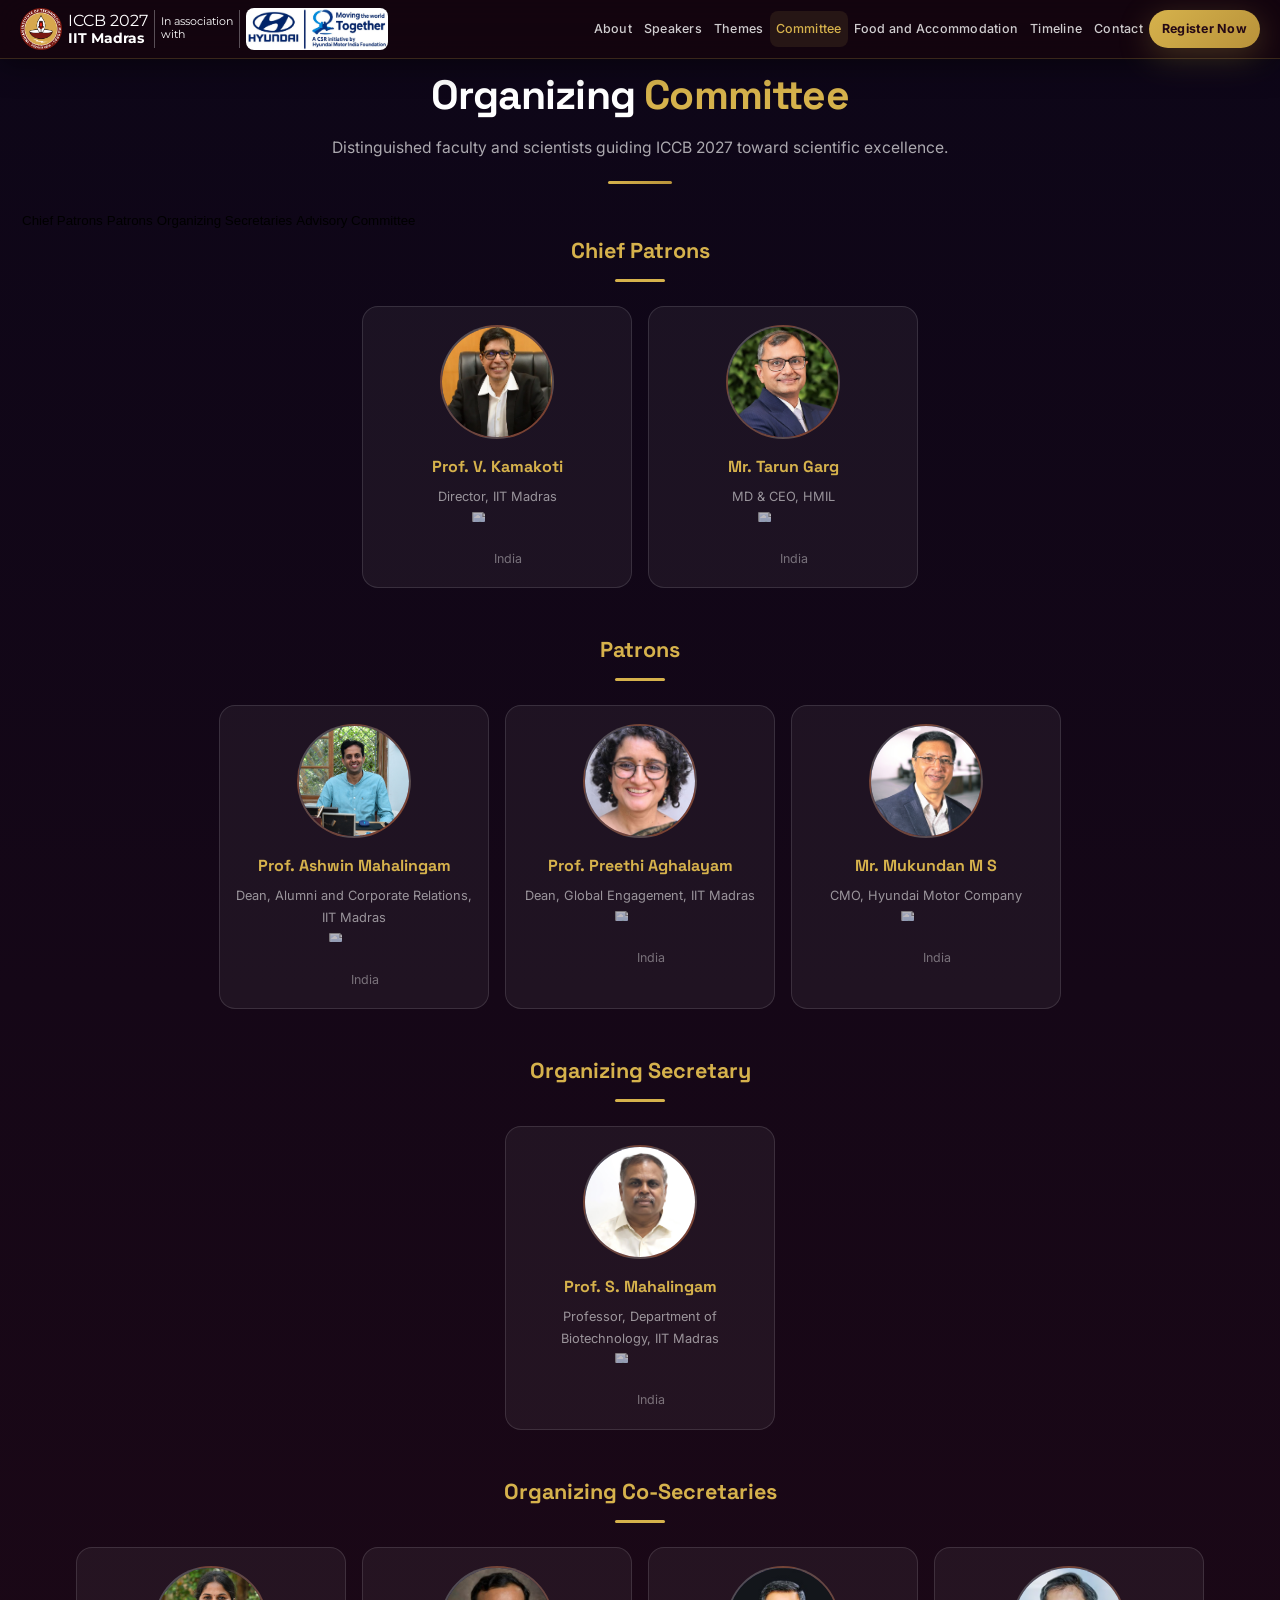
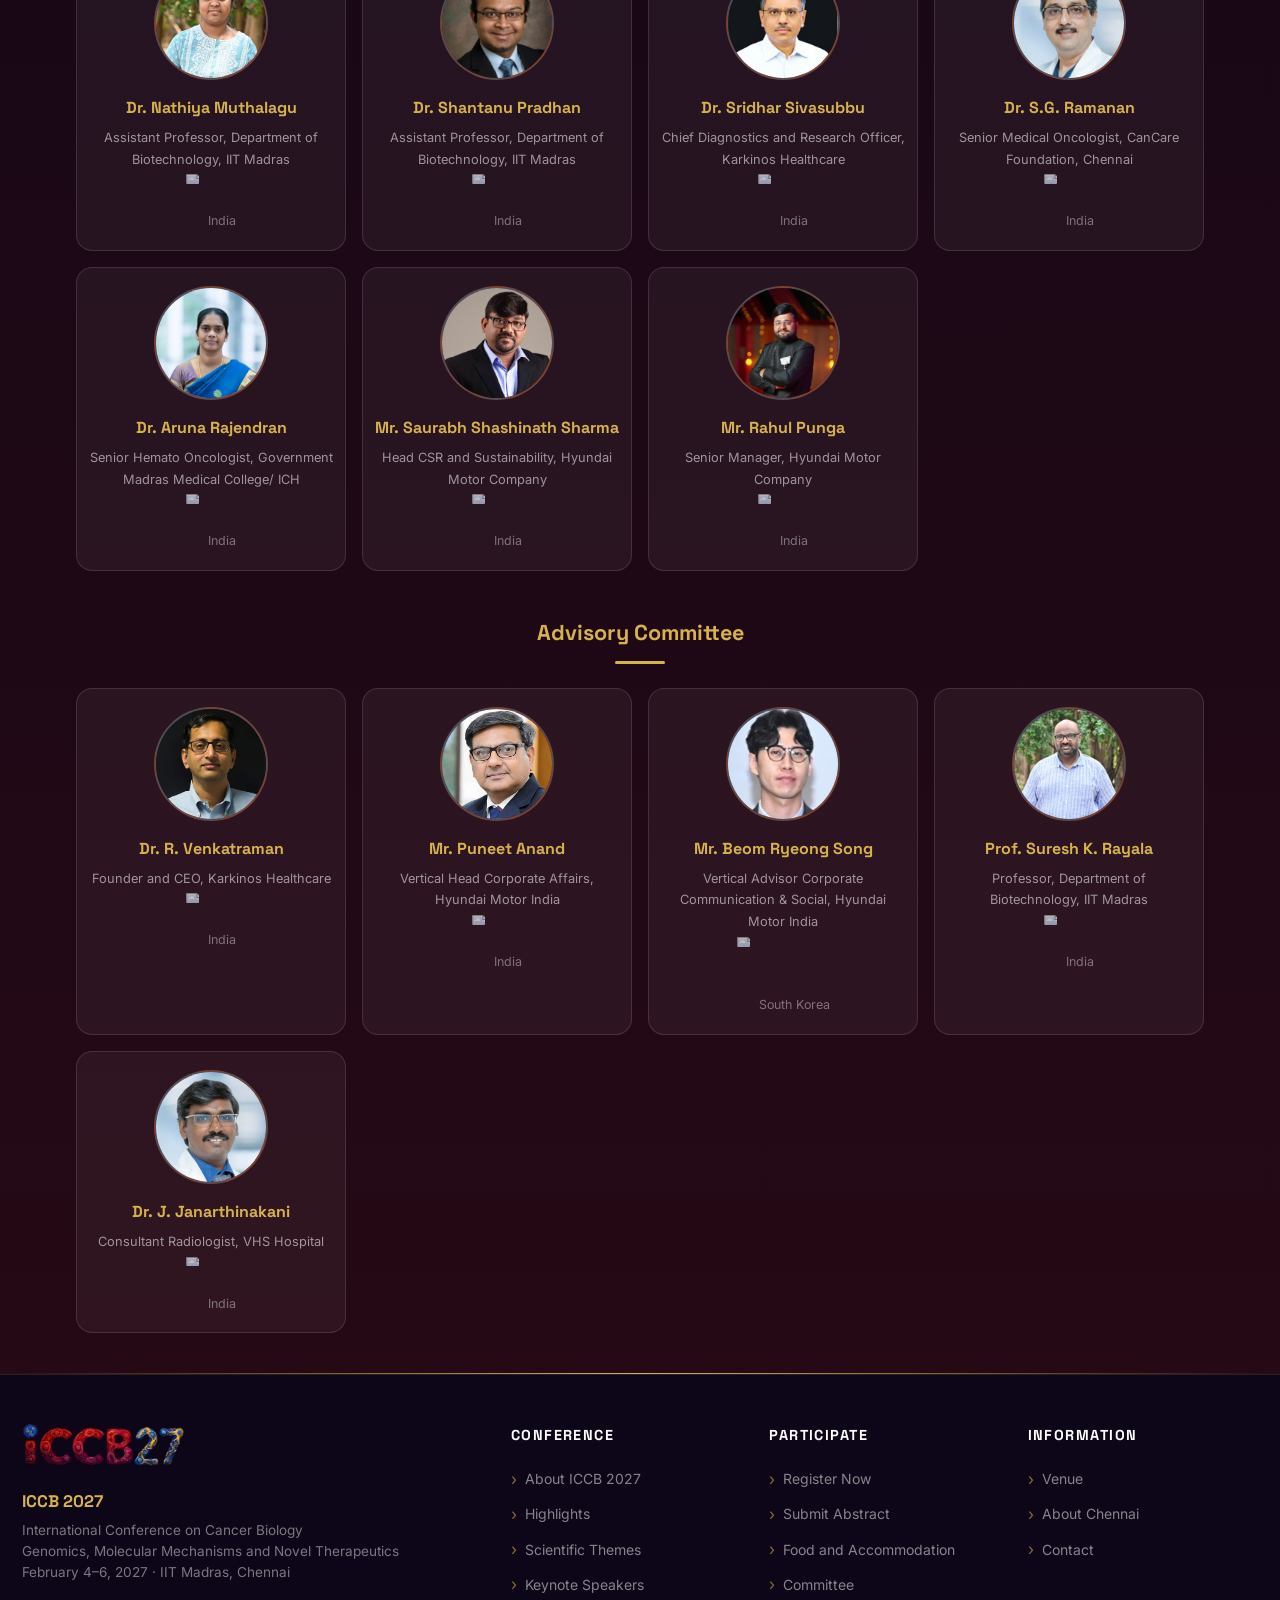
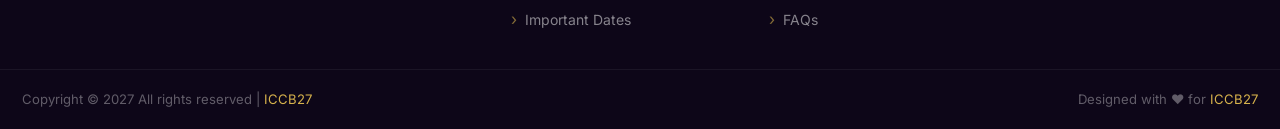
==== commit d22847e0: "feat: add Food and Accommodation section to the conference website" ====
--- a/organizing_committee.html
+++ b/organizing_committee.html
@@ -60,6 +60,7 @@
                 <a href="./index.html#themes" role="menuitem">Themes</a>
                 <a href="#" role="menuitem" id="active">Committee</a>
                 <!-- <a href="./index.html#venue" role="menuitem">Venue</a> -->
+                <a href="./index.html#food-accommodation" role="menuitem">Food and Accommodation</a>
                 <a href="./index.html#timeline" role="menuitem">Timeline</a>
                 <!-- <a href="./index.html#sponsors" role="menuitem">Sponsors</a> -->
                 <a href="./index.html#contact" role="menuitem">Contact</a>
@@ -80,6 +81,7 @@
             <a href="./index.html#themes" role="menuitem">Themes</a>
             <a href="./index.html#committee" role="menuitem">Committee</a>
             <!-- <a href="./index.html#venue" role="menuitem">Venue</a> -->
+            <a href="./index.html#food-accommodation" role="menuitem">Food and Accommodation</a>
             <a href="./index.html#timeline" role="menuitem">Timeline</a>
             <a href="./index.html#faq" role="menuitem">FAQ</a>
             <a href="./index.html#contact" role="menuitem">Contact</a>
@@ -423,6 +425,7 @@
                         <ul>
                             <li><a href="./index.html#register">Register Now</a></li>
                             <li><a href="./index.html#register">Submit Abstract</a></li>
+                            <li><a href="./index.html#food-accommodation">Food and Accommodation</a></li>
                             <!-- <li><a href="#sponsors">Sponsorship</a></li> -->
                             <li><a href="#">Committee</a></li>
                             <li><a href="./index.html#faq">FAQs</a></li>
--- a/styles.css
+++ b/styles.css
@@ -1950,58 +1950,6 @@
   justify-content: center;
 }
 
-/* Committee Card */
-/* .committee-card {
-  width: 100%;
-  box-sizing: border-box;
-  background: var(--glass-bg);
-  border: 1px solid var(--glass-border);
-  border-radius: var(--border-radius);
-  padding: 22px 18px;
-  text-align: center;
-  transition: all var(--transition-med);
-}
-
-.committee-card:hover {
-  transform: translateY(-4px);
-  border-color: rgba(214, 178, 76, 0.25);
-  background: rgba(214, 178, 76, 0.04);
-} */
-
-/* .c-name {
-  font-family: var(--font-heading);
-  font-weight: 700;
-  font-size: 0.95rem;
-  color: var(--text-white);
-  margin-bottom: 6px;
-} */
-
-/* .committee-role {
-  font-size: 0.78rem;
-  color: var(--dna-gold);
-  font-weight: 600;
-  margin-bottom: 4px;
-  text-transform: uppercase;
-  letter-spacing: 0.06em;
-} */
-
-/* .c-role {
-  font-size: 0.78rem;
-  color: rgba(255, 255, 255, 0.5);
-  line-height: 1.4;
-} */
-
-/* Chief Patron */
-/* .committee-card.chief {
-  background: linear-gradient(135deg, rgba(92, 15, 29, 0.25), rgba(14, 35, 97, 0.2));
-  border-color: rgba(214, 178, 76, 0.3);
-}
-
-.committee-card .c-country {
-  font-size: 0.78rem;
-  color: rgba(255, 255, 255, 0.4);
-} */
-
 /* ============================================================
    VENUE
    ============================================================ */
@@ -2125,6 +2073,37 @@
   font-size: 0.85rem;
   color: var(--text-muted);
   line-height: 1.6;
+}
+
+#food-accommodation {
+  background: linear-gradient(180deg, #0d0618 0%, #0e2361 50%, #0d0618 100%);
+}
+
+.food-accommodation-grid {
+  display: grid;
+  grid-template-columns: repeat(2, minmax(0, 1fr));
+  gap: 20px;
+  max-width: 960px;
+  margin: 0 auto;
+}
+
+.food-accommodation-card {
+  padding: 30px 28px;
+}
+
+.accommodation-card {
+  border-color: rgba(214, 178, 76, 0.35);
+  background: linear-gradient(145deg, rgba(214, 178, 76, 0.09), var(--glass-bg-blue));
+}
+
+.accommodation-update {
+  display: inline-block;
+  margin: 0 0 10px;
+  color: var(--dna-gold);
+  font-size: 0.72rem;
+  font-weight: 700;
+  letter-spacing: 0.1em;
+  text-transform: uppercase;
 }
 
 /* ============================================================
@@ -2596,6 +2575,14 @@
   color: var(--dna-gold);
 }
 
+.tl-day sup {
+  font-family: var(--font-numbers);
+  font-size: 0.75rem;
+  line-height: 1;
+  font-weight: 800;
+  color: var(--dna-gold);
+}
+
 /* ============================================================
    MONTH
    ============================================================ */
@@ -3075,11 +3062,17 @@
   margin-bottom: 18px;
 }
 
-.register-content p {
+.register-content p,
+.accommodation-note {
   font-size: 1rem;
   color: rgba(255, 255, 255, 0.72);
   margin-bottom: 34px;
   line-height: 1.7;
+}
+
+.accommodation-note {
+  text-align: center;
+  padding-top: 1rem;
 }
 
 .register-actions {
@@ -3273,7 +3266,7 @@
 
 .contact-text .c-value {
   font-weight: 600;
-  font-size: 0.95rem;
+  font-size: 0.85rem;
   color: var(--text-white);
 }
 
@@ -4047,6 +4040,10 @@
     grid-template-columns: 1fr;
   }
 
+  .food-accommodation-grid {
+    grid-template-columns: 1fr;
+  }
+
   /* Chennai */
   .chennai-grid {
     grid-template-columns: repeat(2, 1fr);
